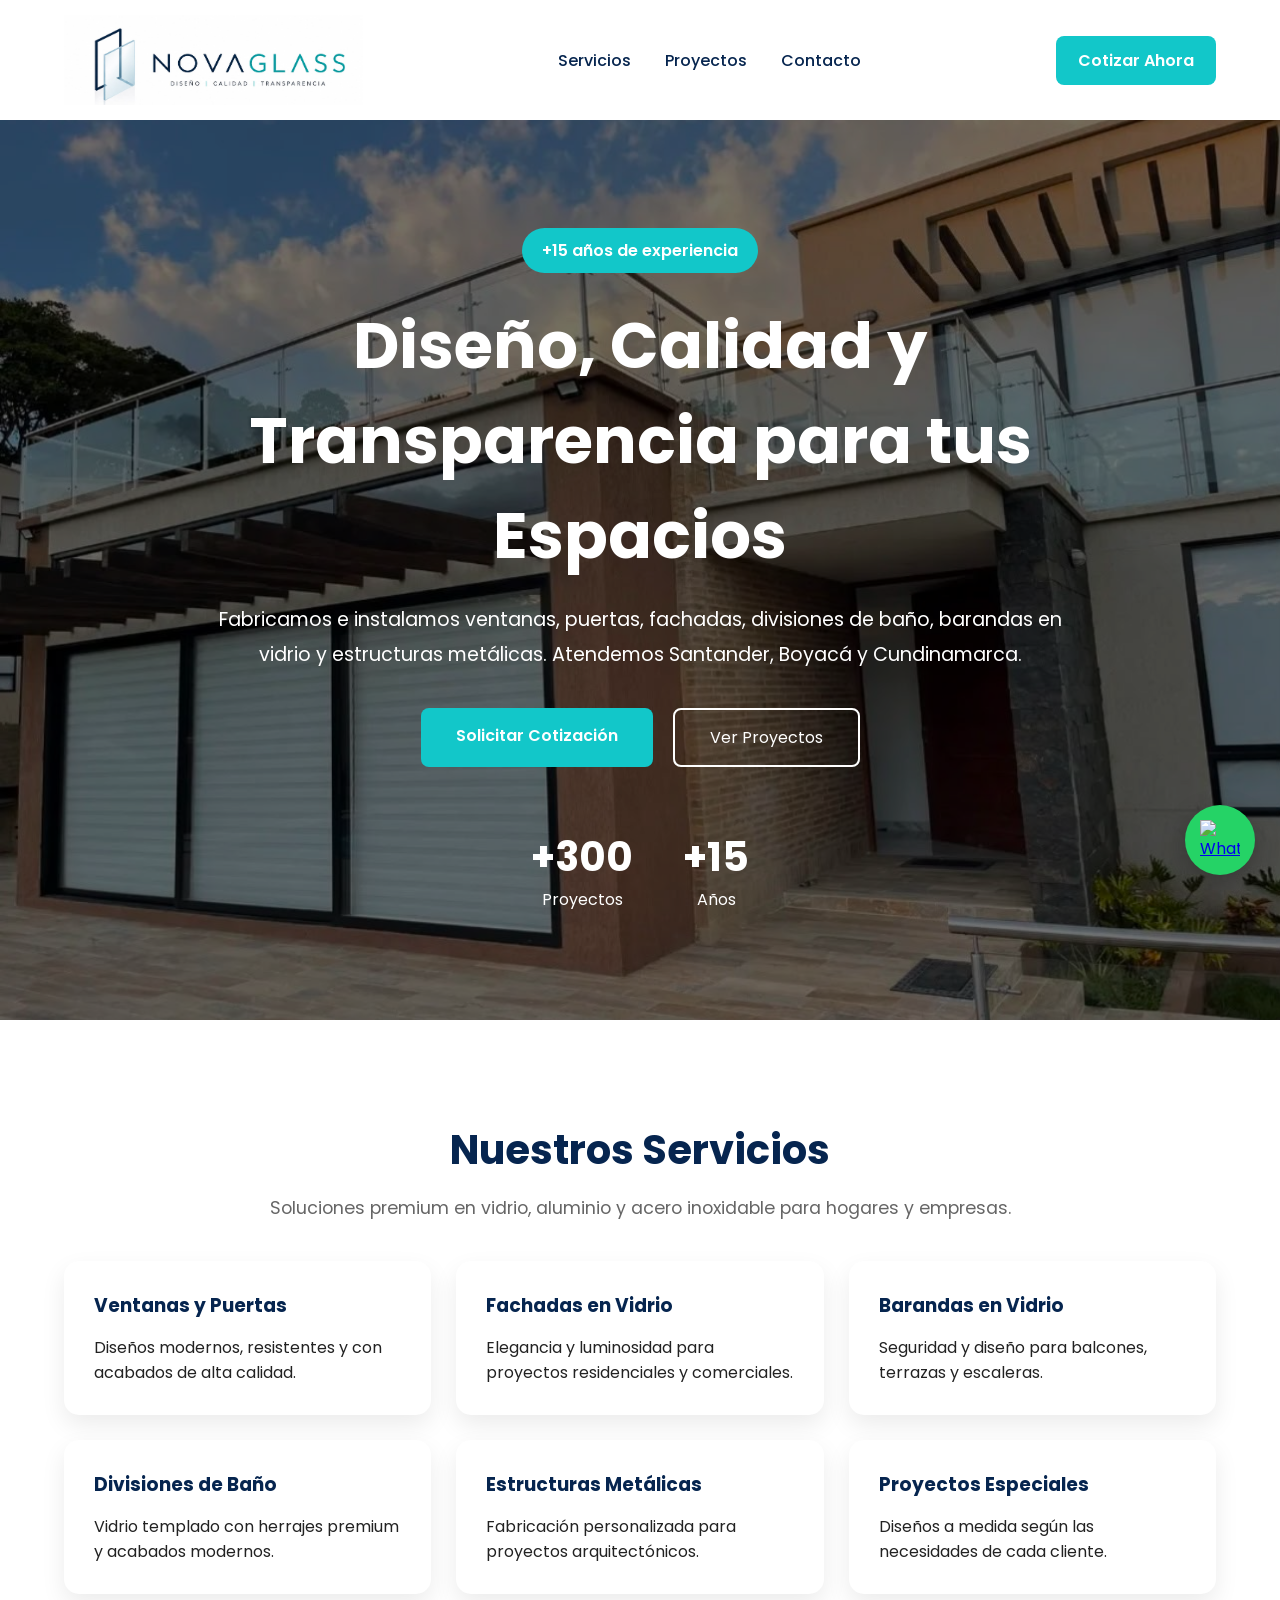
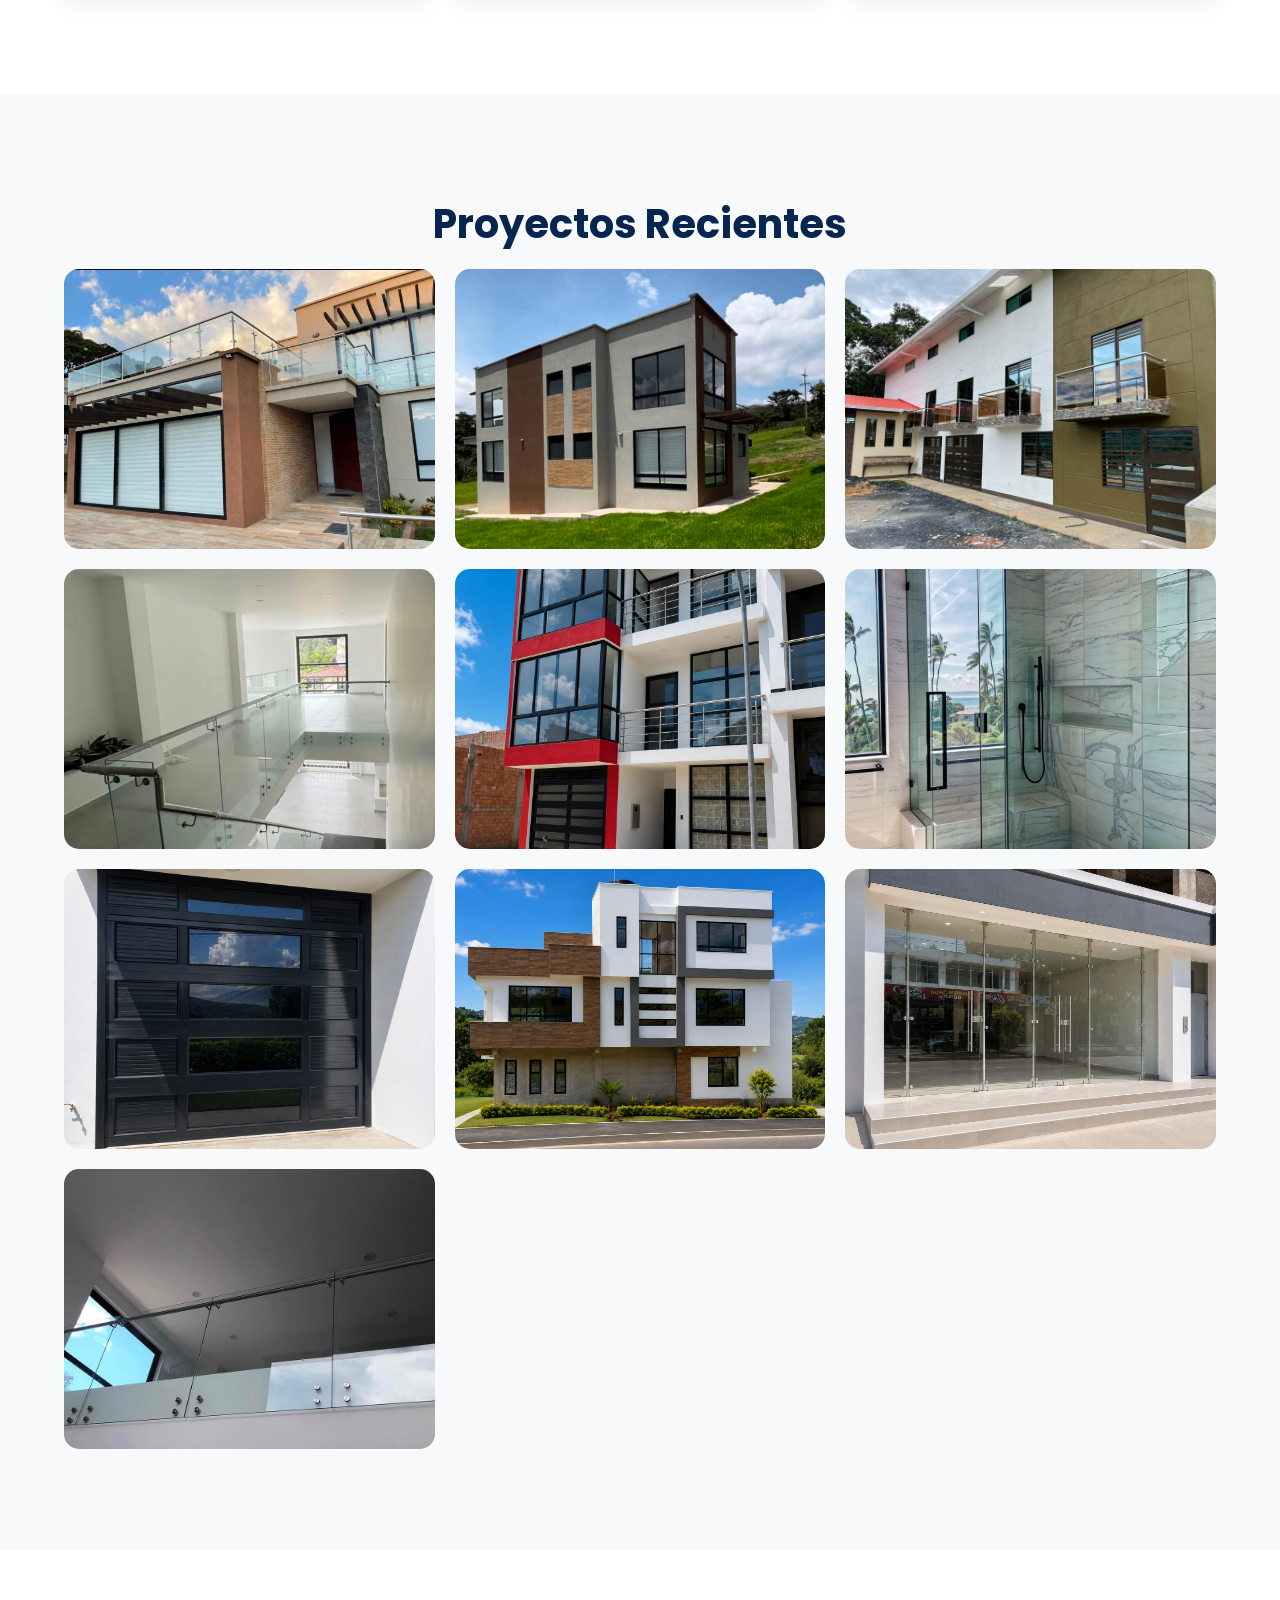
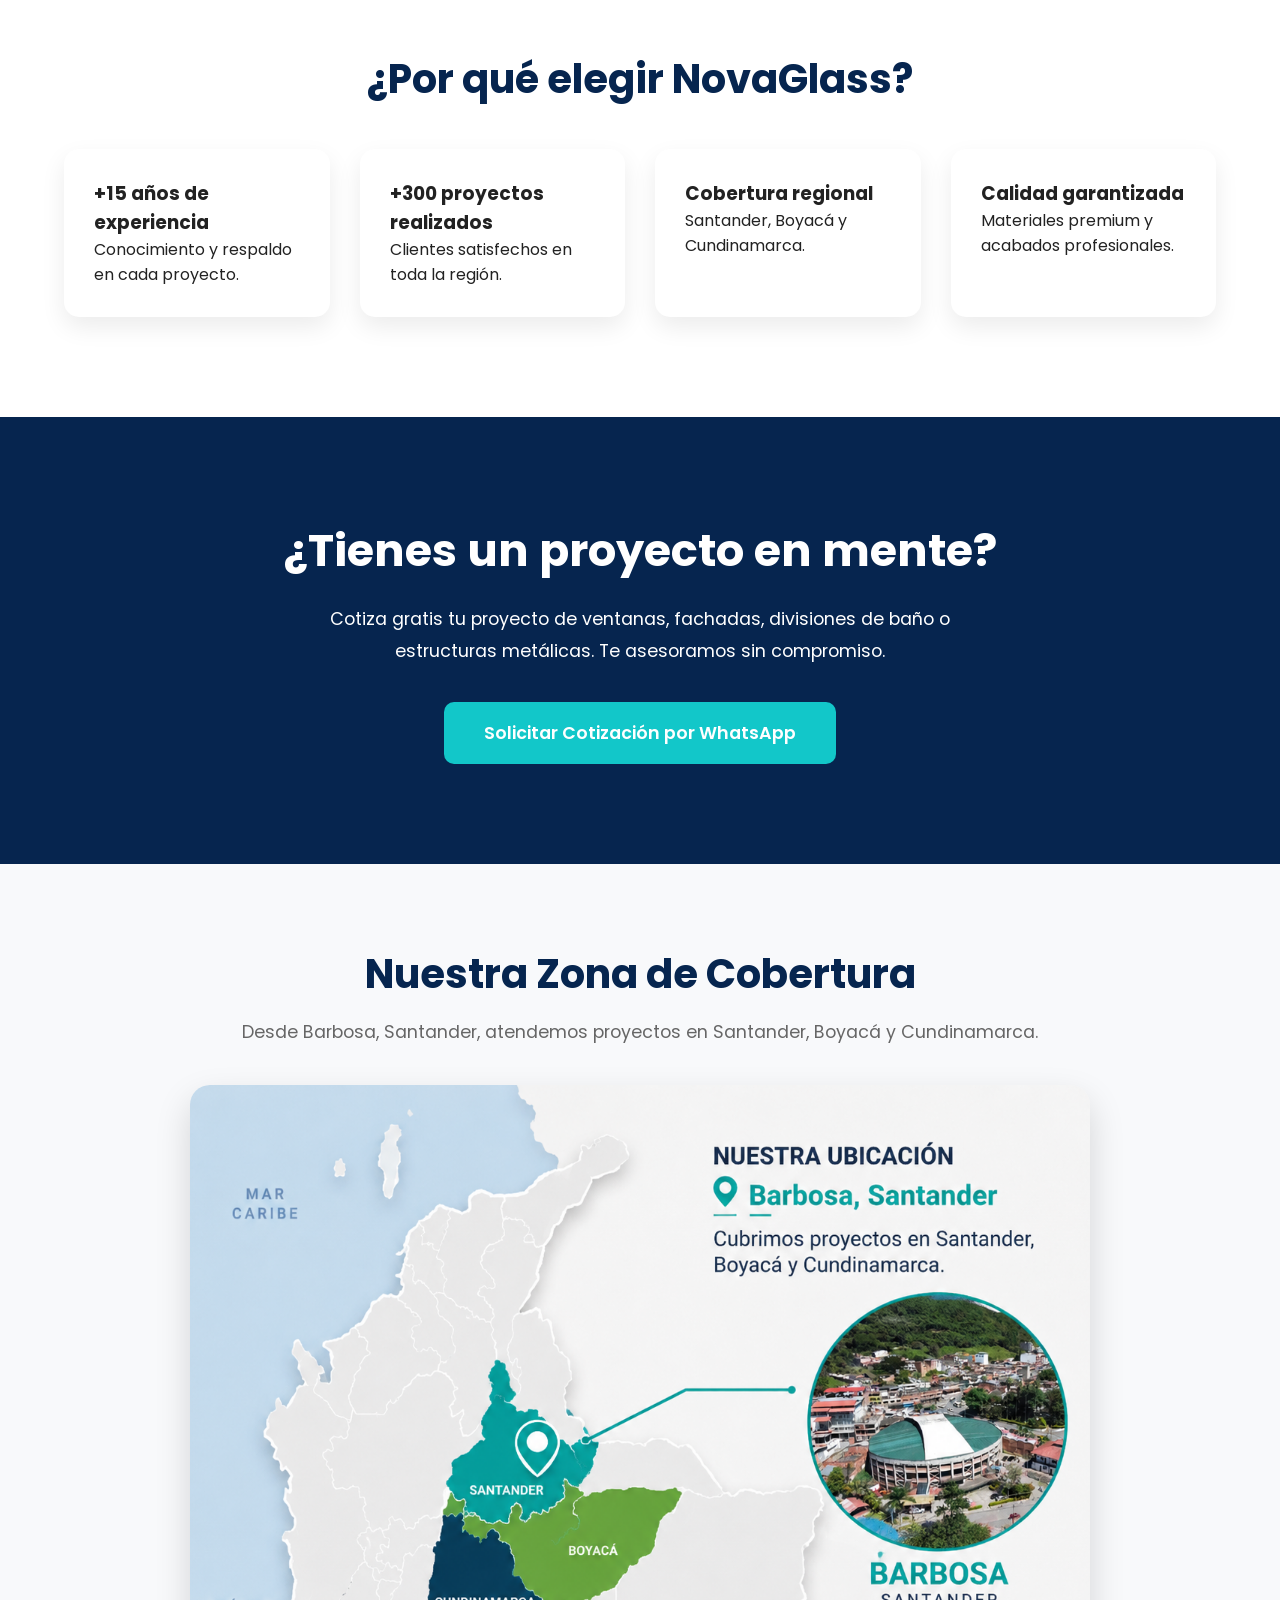
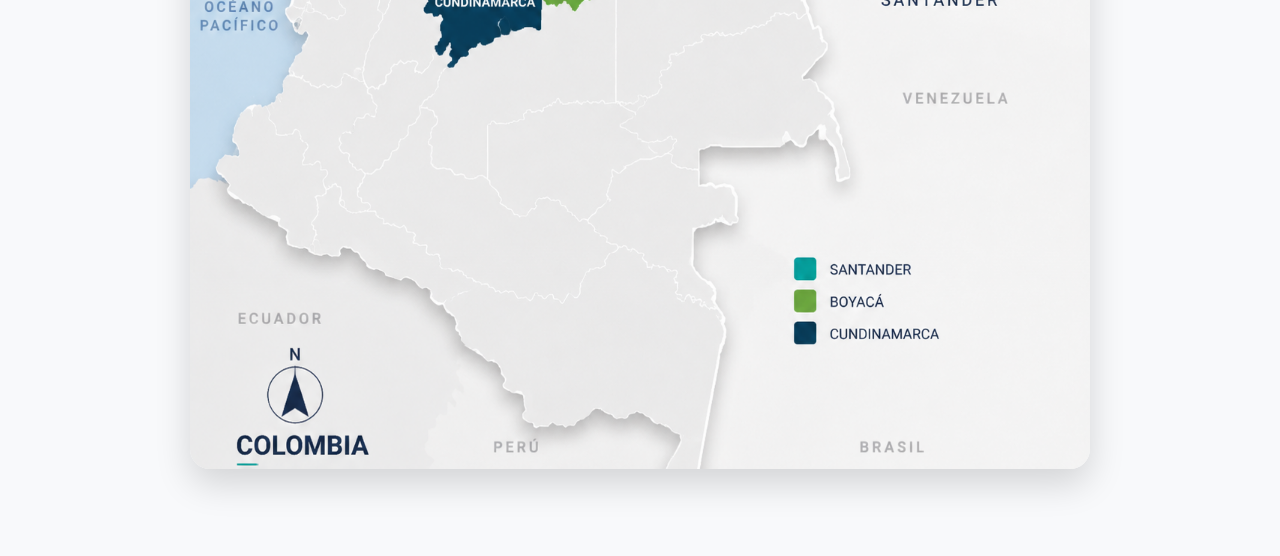
==== index.html @ 80a3ed18 "Fix HTML structure and remove duplicate content" ====
<!DOCTYPE html>
<html lang="es">
<head>

<meta charset="UTF-8">
<meta name="viewport" content="width=device-width, initial-scale=1.0">

<title>NovaGlass | Vidrio, Aluminio y Acero Inoxidable</title>

<meta name="description" content="Más de 15 años de experiencia en fabricación e instalación de ventanas, puertas, fachadas, divisiones de baño y estructuras metálicas. Cobertura en Santander, Boyacá y Cundinamarca.">

<link rel="stylesheet" href="style.css">

<link rel="preconnect" href="https://fonts.googleapis.com">

<link href="https://fonts.googleapis.com/css2?family=Poppins:wght@300;400;500;600;700;800&display=swap" rel="stylesheet">

</head>

<body>

<header>

<div class="container nav">

<img src="images/logo.png" class="logo">

<nav>

<a href="#servicios">Servicios</a>
<a href="#proyectos">Proyectos</a>
<a href="#contacto">Contacto</a>

</nav>

<a href="https://wa.me/573012093256?text=Hola,%20quiero%20cotizar%20un%20proyecto%20con%20NovaGlass"
class="btn-whatsapp">
Cotizar Ahora
</a>

</div>

</header>

<section class="hero">

<div class="overlay"></div>

<div class="hero-content">

<span class="tag">
+15 años de experiencia
</span>

<h1>
Diseño, Calidad y Transparencia para tus Espacios
</h1>

<p>
Fabricamos e instalamos ventanas, puertas,
fachadas, divisiones de baño,
barandas en vidrio y estructuras metálicas.

Atendemos Santander, Boyacá y Cundinamarca.
</p>

<div class="hero-buttons">

<a href="https://wa.me/573012093256?text=Hola,%20quiero%20cotizar%20un%20proyecto%20con%20NovaGlass"
class="btn-primary">
Solicitar Cotización
</a>

<a href="#proyectos"
class="btn-secondary">
Ver Proyectos
</a>

</div>

<div class="stats">

<div>
<h2>+300</h2>
<span>Proyectos</span>
</div>

<div>
<h2>+15</h2>
<span>Años</span>
</div>



</div>

</div>

</section>
<section id="servicios" class="servicios">

<div class="container">

<h2 class="section-title">
Nuestros Servicios
</h2>

<p class="section-subtitle">
Soluciones premium en vidrio, aluminio y acero inoxidable para hogares y empresas.
</p>

<div class="cards">

<div class="card">
<h3>Ventanas y Puertas</h3>
<p>Diseños modernos, resistentes y con acabados de alta calidad.</p>
</div>

<div class="card">
<h3>Fachadas en Vidrio</h3>
<p>Elegancia y luminosidad para proyectos residenciales y comerciales.</p>
</div>

<div class="card">
<h3>Barandas en Vidrio</h3>
<p>Seguridad y diseño para balcones, terrazas y escaleras.</p>
</div>

<div class="card">
<h3>Divisiones de Baño</h3>
<p>Vidrio templado con herrajes premium y acabados modernos.</p>
</div>

<div class="card">
<h3>Estructuras Metálicas</h3>
<p>Fabricación personalizada para proyectos arquitectónicos.</p>
</div>

<div class="card">
<h3>Proyectos Especiales</h3>
<p>Diseños a medida según las necesidades de cada cliente.</p>
</div>

</div>

</div>

</section>
<section id="proyectos" class="galeria">

<div class="container">

<h2 class="section-title">
Proyectos Recientes
</h2>

<div class="gallery-grid">
<div class="gallery-grid">

<img src="images/proyecto1.jpeg" alt="Proyecto NovaGlass">
<img src="images/proyecto2.jpeg" alt="Proyecto NovaGlass">
<img src="images/proyecto3.jpeg" alt="Proyecto NovaGlass">
<img src="images/proyecto4.jpeg" alt="Proyecto NovaGlass">
<img src="images/proyecto5.jpeg" alt="Proyecto NovaGlass">
<img src="images/proyecto6.jpeg" alt="Proyecto NovaGlass">
<img src="images/proyecto7.jpeg" alt="Proyecto NovaGlass">
<img src="images/proyecto8.jpeg" alt="Proyecto NovaGlass">
<img src="images/proyecto9.jpeg" alt="Proyecto NovaGlass">
<img src="images/proyecto10.jpeg" alt="Proyecto NovaGlass">

</div>

</div>

</section>
<section class="beneficios">

<div class="container">

<h2 class="section-title">
¿Por qué elegir NovaGlass?
</h2>

<div class="benefits-grid">

<div>
<h3>+15 años de experiencia</h3>
<p>Conocimiento y respaldo en cada proyecto.</p>
</div>

<div>
<h3>+300 proyectos realizados</h3>
<p>Clientes satisfechos en toda la región.</p>
</div>

<div>
<h3>Cobertura regional</h3>
<p>Santander, Boyacá y Cundinamarca.</p>
</div>

<div>
<h3>Calidad garantizada</h3>
<p>Materiales premium y acabados profesionales.</p>
</div>

</div>

</div>

</section>
<section class="cta">

<div class="container">

<h2>
¿Tienes un proyecto en mente?
</h2>

<p>
Cotiza gratis tu proyecto de ventanas, fachadas,
divisiones de baño o estructuras metálicas.

Te asesoramos sin compromiso.
</p>

<a href="https://wa.me/573012093256?text=Hola,%20quiero%20cotizar%20un%20proyecto%20con%20NovaGlass"
class="btn-cta">

Solicitar Cotización por WhatsApp

</a>

</div>

</section>
</section>

<section class="cobertura">

    <div class="container">

        <h2 class="section-title">
            Nuestra Zona de Cobertura
        </h2>

        <p class="section-subtitle">
            Desde Barbosa, Santander, atendemos proyectos en Santander, Boyacá y Cundinamarca.
        </p>

        <img src="images/cobertura.png"
             alt="Cobertura NovaGlass"
             class="mapa-cobertura">

    </div>

</section>

<a href="https://wa.me/573012093256?text=Hola,%20quiero%20cotizar%20un%20proyecto%20con%20NovaGlass"
class="whatsapp-float"
target="_blank">

<img src="https://cdn-icons-png.flaticon.com/512/733/733585.png" alt="WhatsApp">

</a>

</body>
</html>
---- style.css ----
*{
margin:0;
padding:0;
box-sizing:border-box;
font-family:'Poppins',sans-serif;
}

body{
background:#fff;
color:#222;
}

.container{
width:90%;
max-width:1200px;
margin:auto;
}

header{
header{
position:fixed;
width:100%;
background:rgba(255,255,255,.95);
backdrop-filter:blur(10px);
box-shadow:0 2px 15px rgba(0,0,0,.08);
z-index:1000;
}
}

.nav{
display:flex;
justify-content:space-between;
align-items:center;
padding:15px 0;
}

.logo{
height:90px;
}

nav a{
text-decoration:none;
margin:0 15px;
color:#06254F;
font-weight:500;
}

.btn-whatsapp{
background:#12C7C9;
color:white;
padding:12px 22px;
border-radius:8px;
text-decoration:none;
font-weight:600;
}

.hero{
height:100vh;
background:url('images/hero.jpg') center center/cover;
display:flex;
justify-content:center;
align-items:center;
position:relative;
}

.overlay{
position:absolute;
width:100%;
height:100%;
background:rgba(0,0,0,.55);
}

.hero-content{
position:relative;
z-index:2;
text-align:center;
color:white;
max-width:900px;
padding:20px;
}

.tag{
display:inline-block;
background:#12C7C9;
padding:10px 20px;
border-radius:30px;
margin-bottom:25px;
font-weight:600;
}

.hero h1{
font-size:4rem;
margin-bottom:20px;
}

.hero p{
font-size:1.2rem;
line-height:1.8;
margin-bottom:35px;
}

.hero-buttons{
display:flex;
justify-content:center;
gap:20px;
flex-wrap:wrap;
}

.btn-primary{
background:#12C7C9;
color:white;
padding:15px 35px;
border-radius:8px;
text-decoration:none;
font-weight:600;
}

.btn-secondary{
border:2px solid white;
color:white;
padding:15px 35px;
border-radius:8px;
text-decoration:none;
}

.stats{
margin-top:60px;
display:flex;
justify-content:center;
gap:50px;
flex-wrap:wrap;
}

.stats h2{
font-size:2.5rem;
}

.stats span{
font-size:1rem;
}

@media(max-width:768px){
     .btn-whatsapp{
        display:none;
    }

    .nav{
        flex-direction:column;
        align-items:center;
        text-align:center;
        gap:15px;
    }

    .logo{
        height:110px;
        margin:0 auto 15px;
        display:block;
    }

    .tag{
        margin-top:80px;
        margin-bottom:20px;
        padding:8px 18px;
        font-size:14px;
    }

    .hero-content{
        padding-top:30px;
    }

.hero h1{
font-size:2.2rem;
}

.hero p{
font-size:1rem;
}

nav{
display:none;
}

.logo{
height:55px;
}

}
.servicios,
.galeria,
.beneficios{
padding:100px 0;
}

.section-title{
text-align:center;
font-size:2.5rem;
color:#06254F;
margin-bottom:15px;
}

.section-subtitle{
text-align:center;
margin-bottom:50px;
color:#666;
}

.cards{
display:grid;
grid-template-columns:repeat(auto-fit,minmax(280px,1fr));
gap:25px;
}

.card{
background:white;
padding:30px;
border-radius:15px;
box-shadow:0 10px 25px rgba(0,0,0,.08);
transition:.3s;
}

.card:hover{
transform:translateY(-8px);
}

.card h3{
color:#06254F;
margin-bottom:15px;
}

.galeria{
background:#f7f9fb;
}

.gallery-grid{
display:grid;
grid-template-columns:repeat(auto-fit,minmax(300px,1fr));
gap:20px;
}

.gallery-grid img{
width:100%;
height:280px;
object-fit:cover;
border-radius:15px;
transition:.4s;
}

.gallery-grid img:hover{
transform:scale(1.03);
}

.benefits-grid{
display:grid;
grid-template-columns:repeat(auto-fit,minmax(250px,1fr));
gap:30px;
margin-top:40px;
}

.benefits-grid div{
background:white;
padding:30px;
border-radius:15px;
box-shadow:0 10px 25px rgba(0,0,0,.08);
}
.whatsapp-float{
position:fixed;
bottom:25px;
right:25px;
width:70px;
height:70px;
background:#25D366;
border-radius:50%;
display:flex;
justify-content:center;
align-items:center;
box-shadow:0 8px 25px rgba(0,0,0,.25);
z-index:9999;
transition:.3s;
}

.whatsapp-float:hover{
transform:scale(1.1);
}

.whatsapp-float img{
width:40px;
height:40px;
}

.cta{
background:#06254F;
padding:100px 20px;
text-align:center;
color:white;
}

.cta h2{
font-size:2.8rem;
margin-bottom:20px;
}

.cta p{
max-width:700px;
margin:auto;
font-size:1.1rem;
line-height:1.8;
margin-bottom:35px;
}

.btn-cta{
background:#12C7C9;
color:white;
text-decoration:none;
padding:18px 40px;
border-radius:10px;
font-size:1.1rem;
font-weight:600;
display:inline-block;
transition:.3s;
}

.btn-cta:hover{
transform:translateY(-3px);
}
.cobertura{
    padding:80px 20px;
    background:#f8f9fb;
    text-align:center;
}

.section-title{
    font-size:2.5rem;
    color:#06254F;
    margin-bottom:15px;
}

.section-subtitle{
    max-width:800px;
    margin:0 auto 40px;
    color:#666;
    font-size:1.1rem;
}

.mapa-cobertura{
    width:100%;
    max-width:900px;
    border-radius:20px;
    box-shadow:0 15px 35px rgba(0,0,0,.15);
}
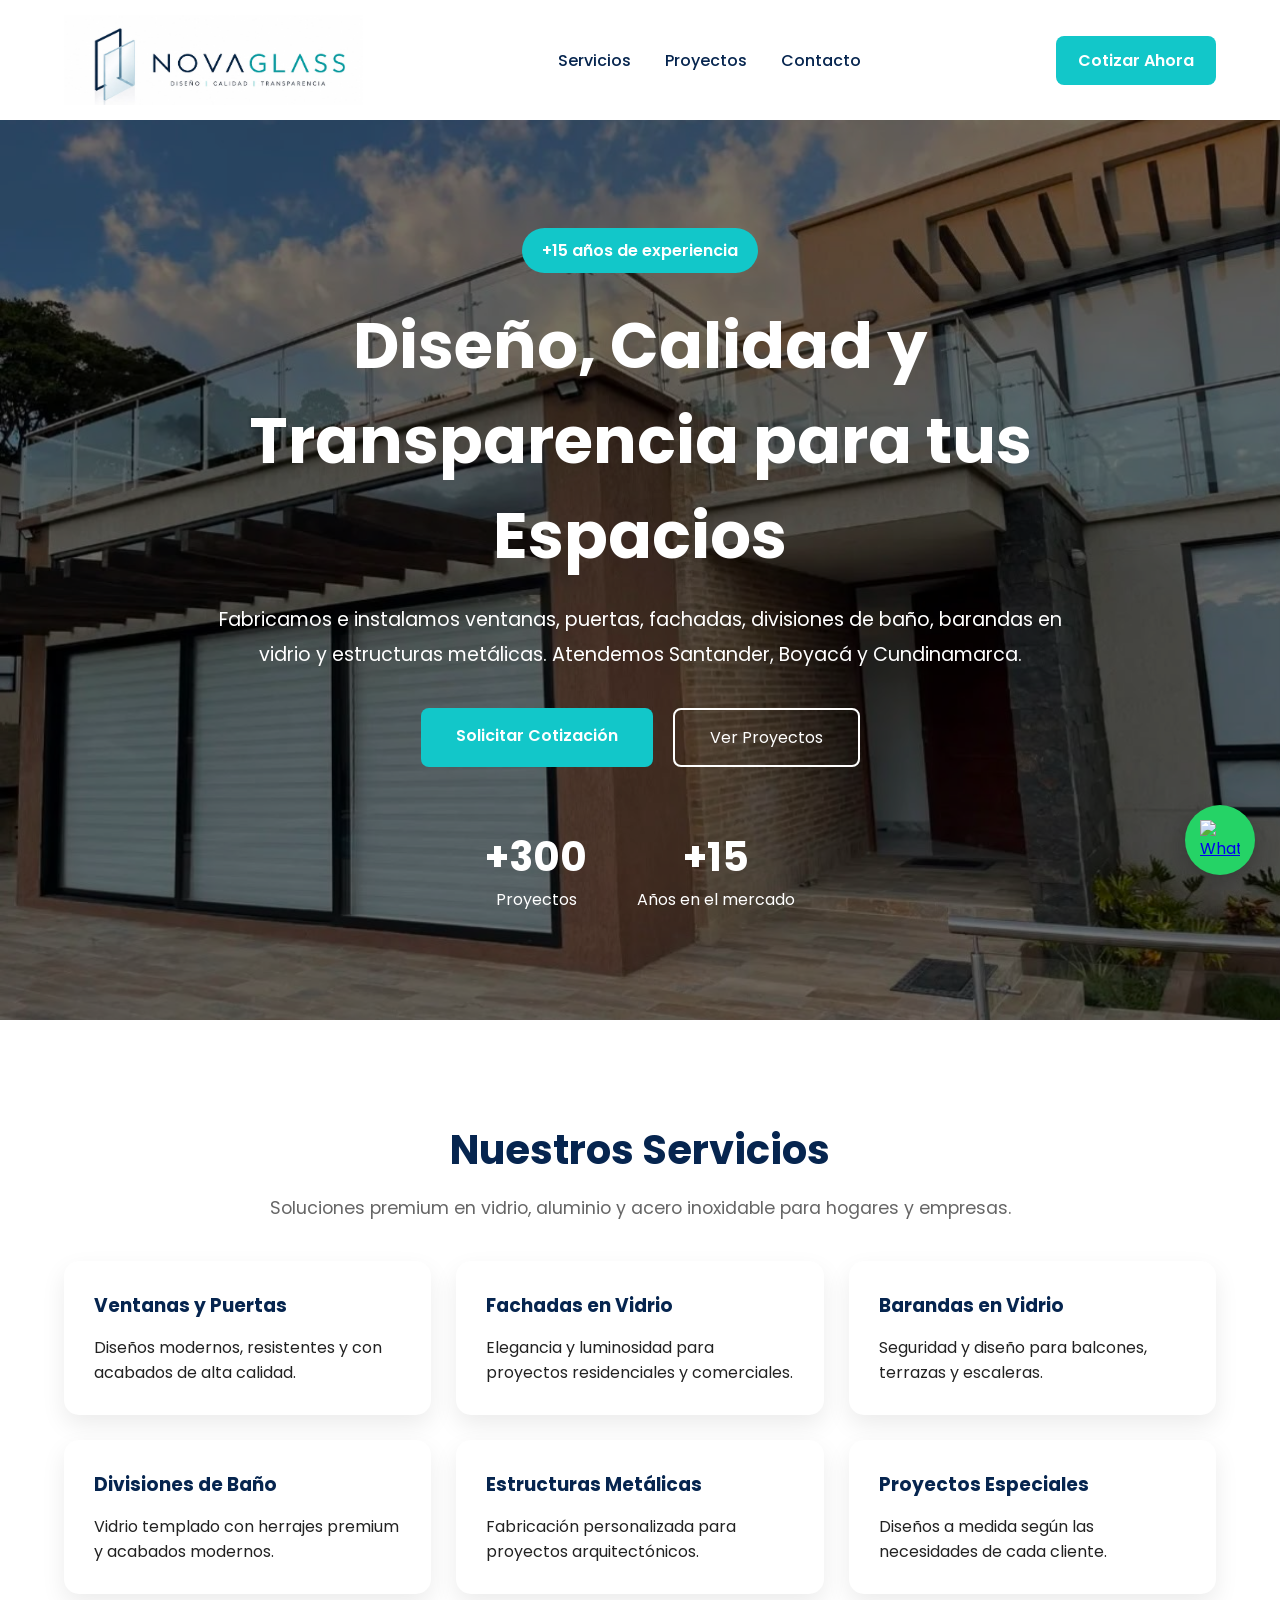
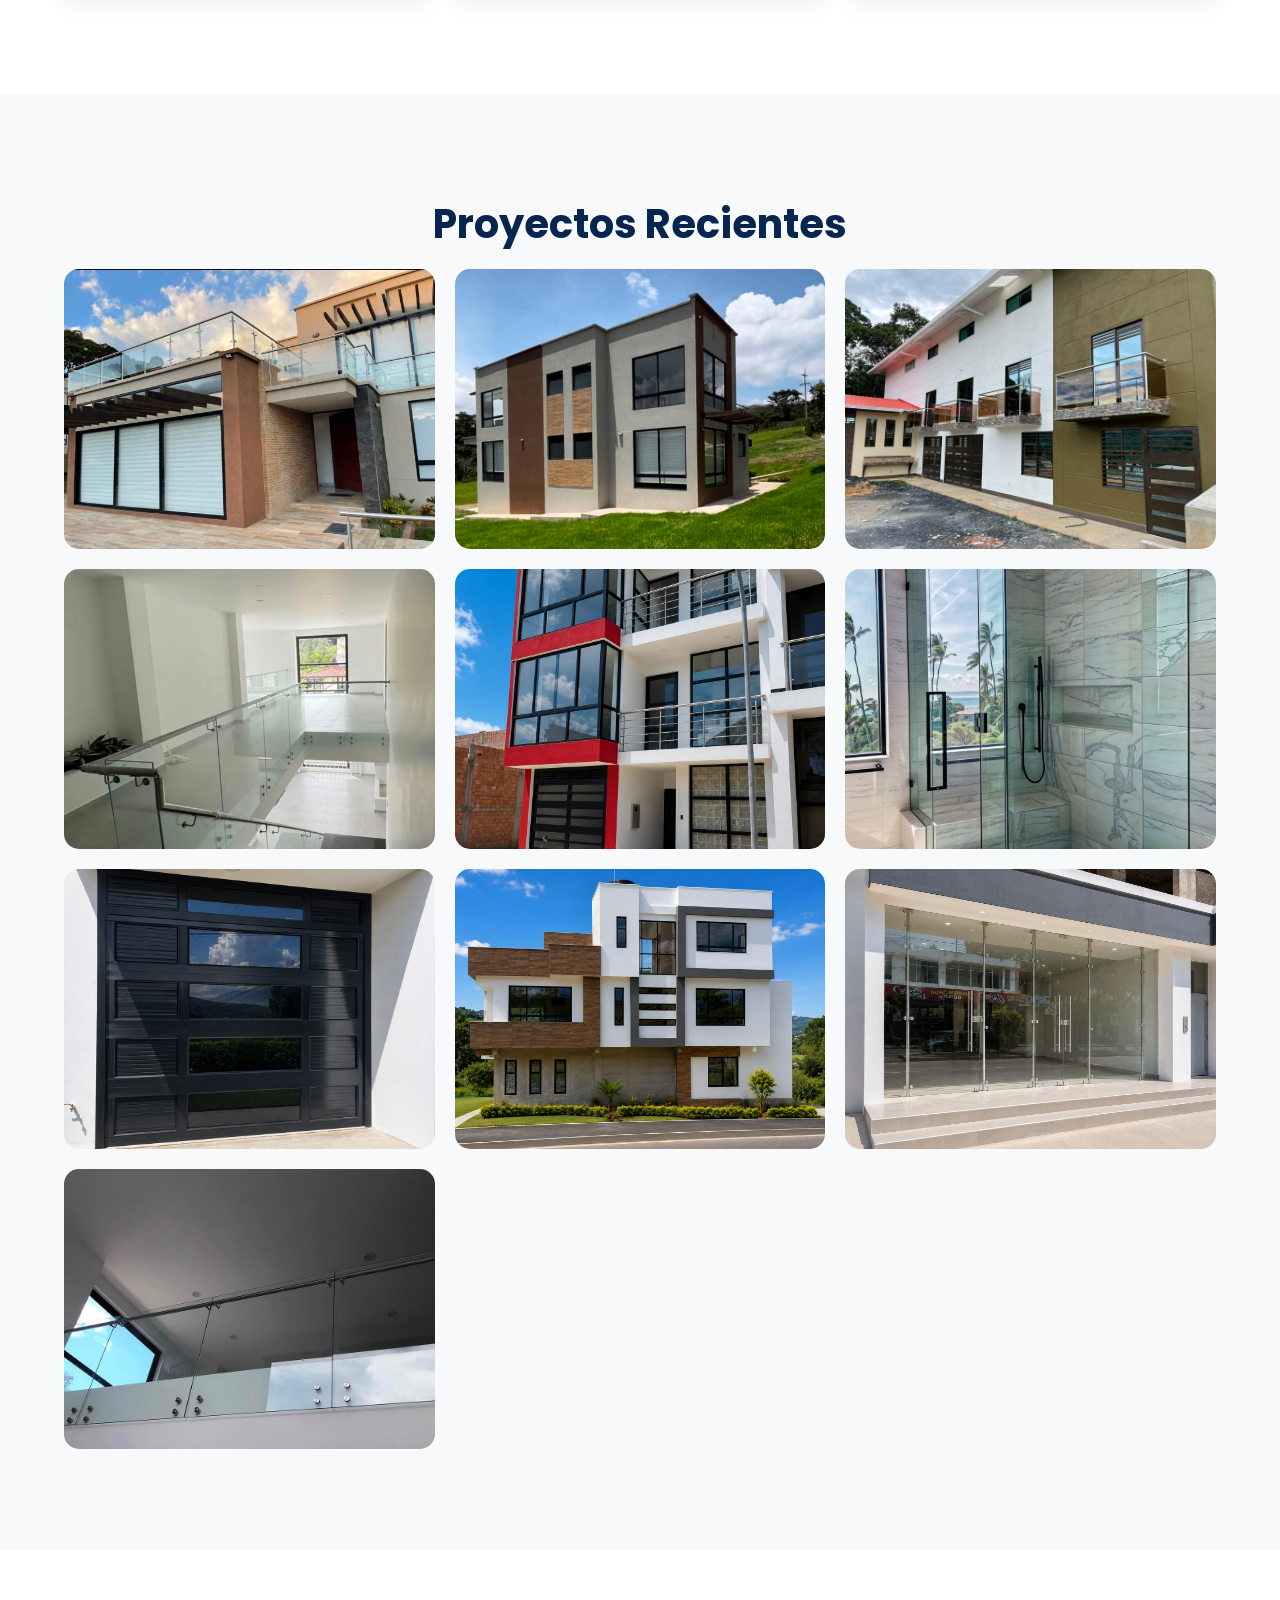
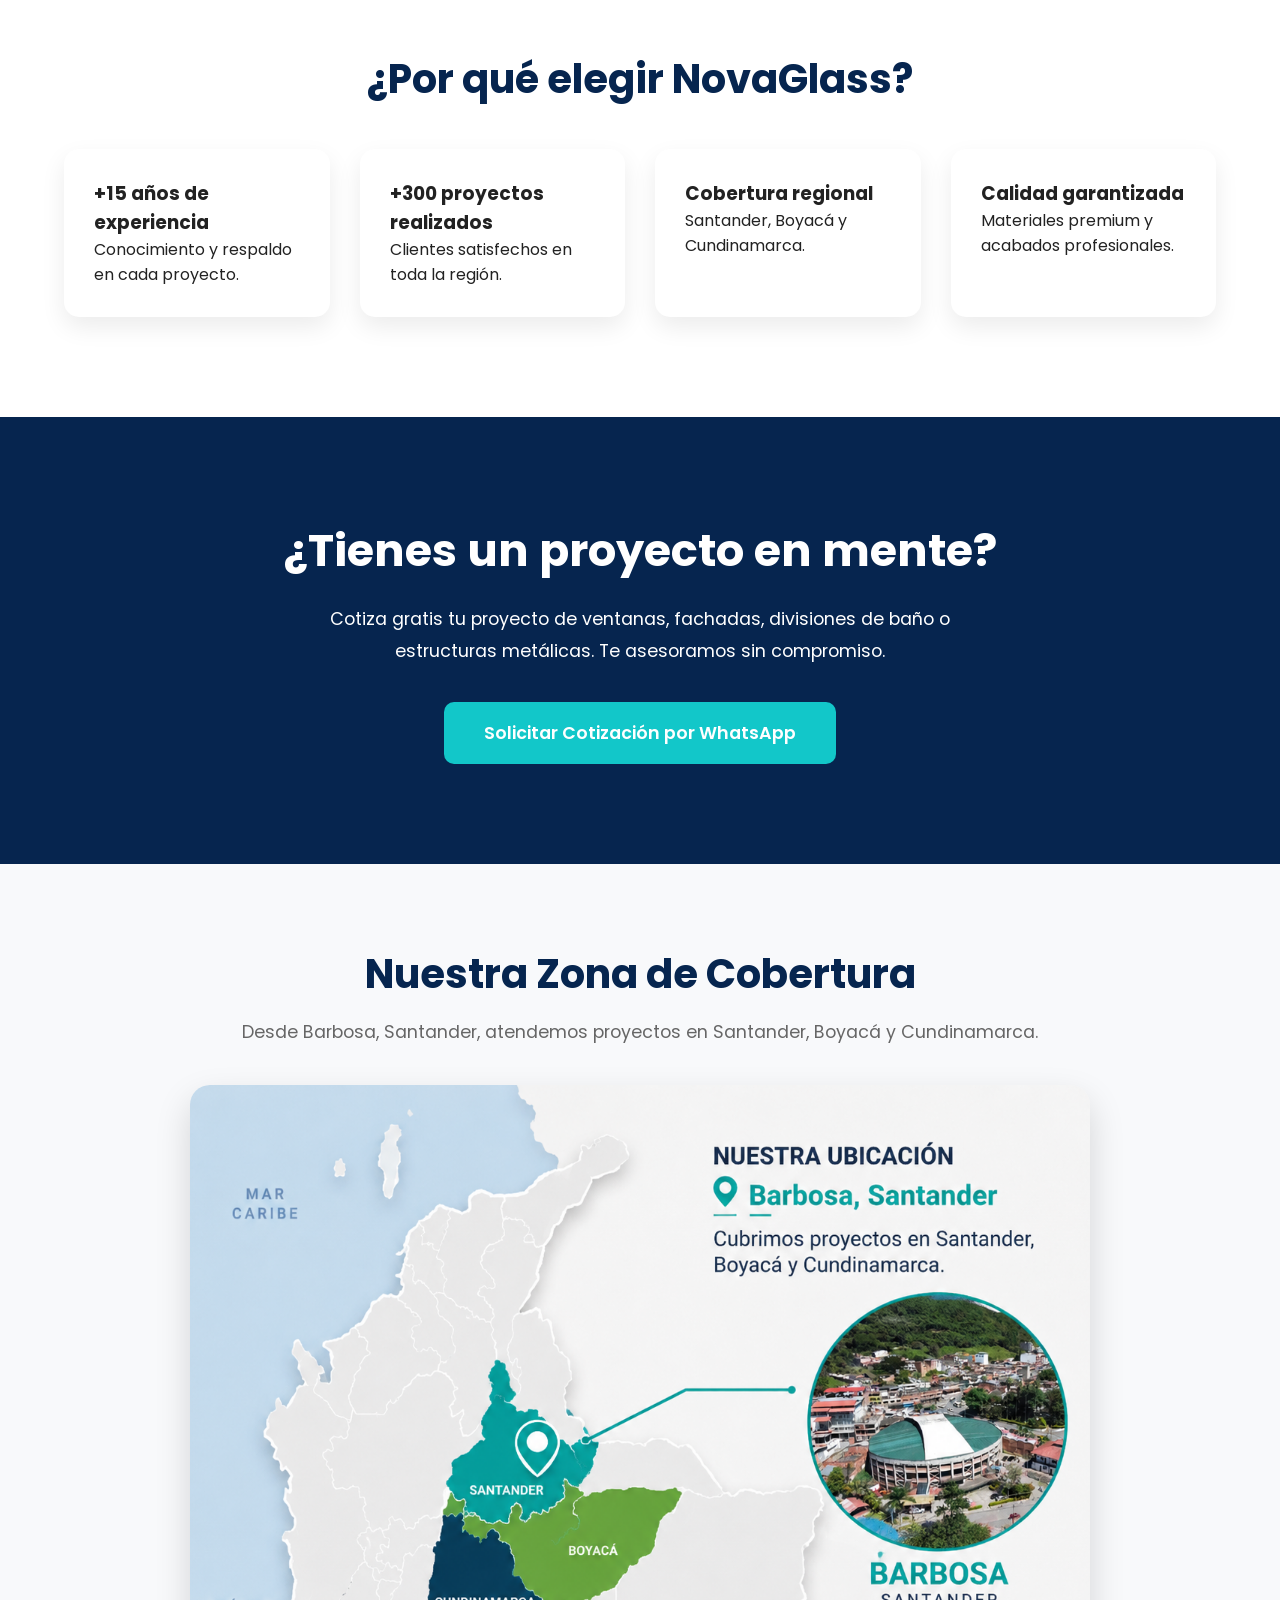
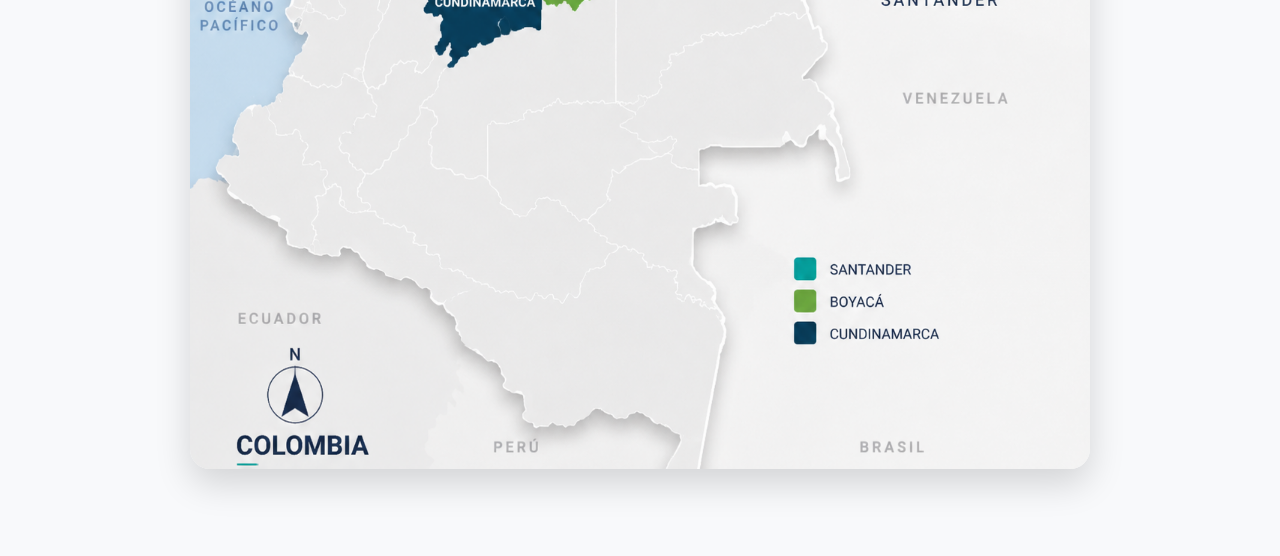
==== commit 448b9d5c: "Update index.html" ====
--- a/index.html
+++ b/index.html
@@ -87,7 +87,7 @@
 
 <div>
 <h2>+15</h2>
-<span>Años</span>
+<span>Años en el mercado</span>
 </div>
 
 
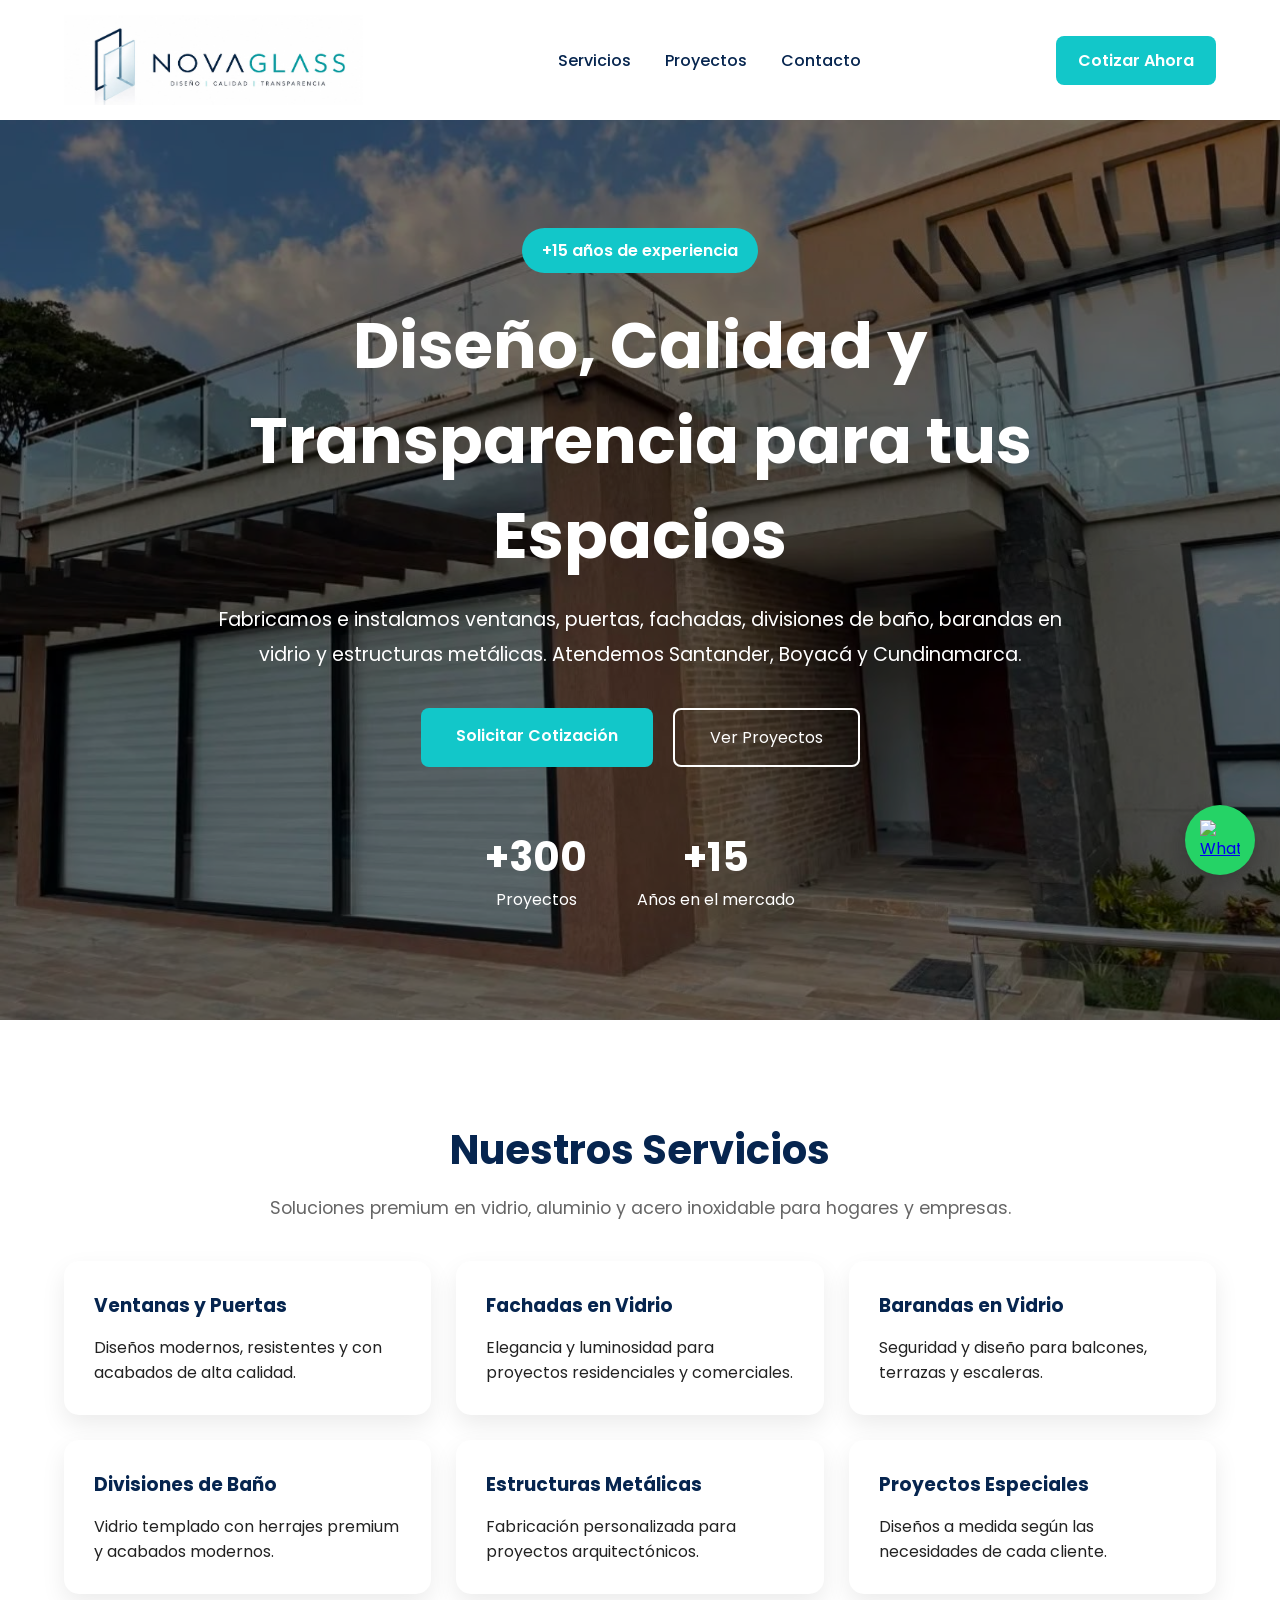
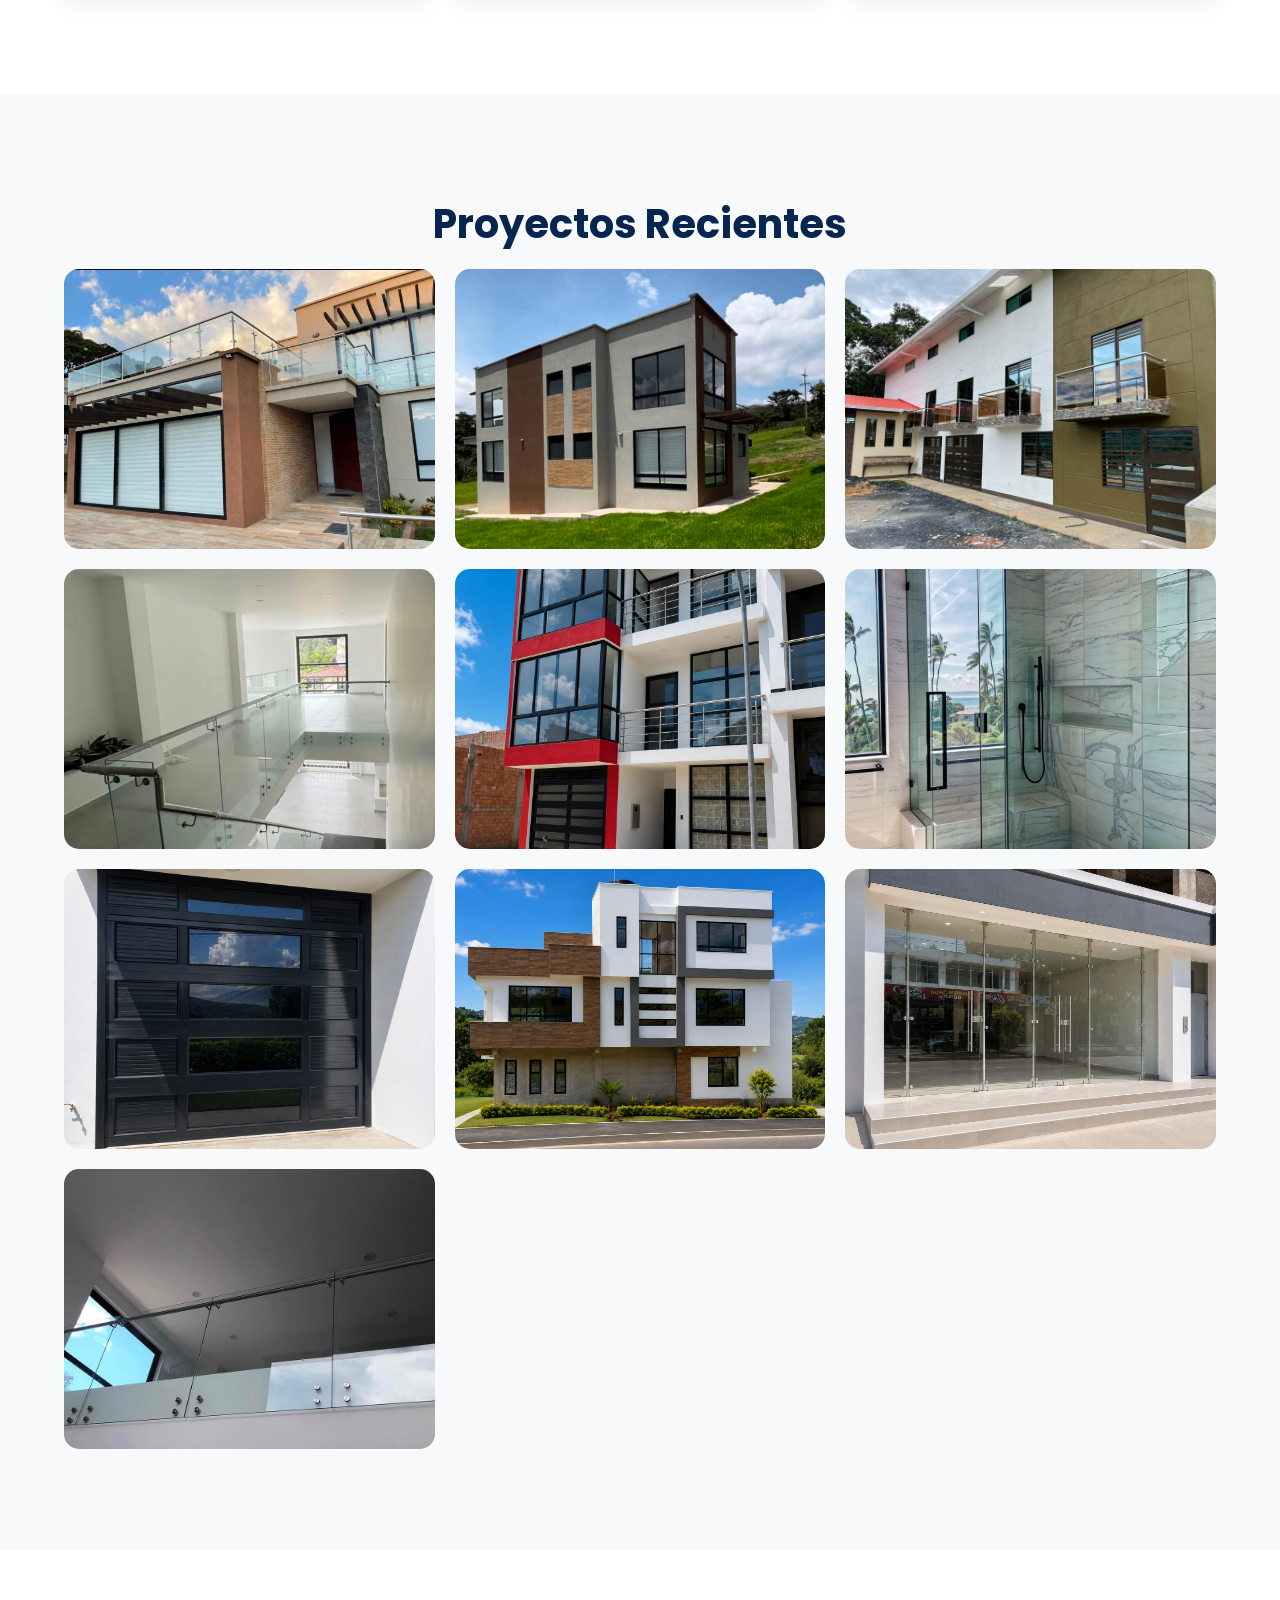
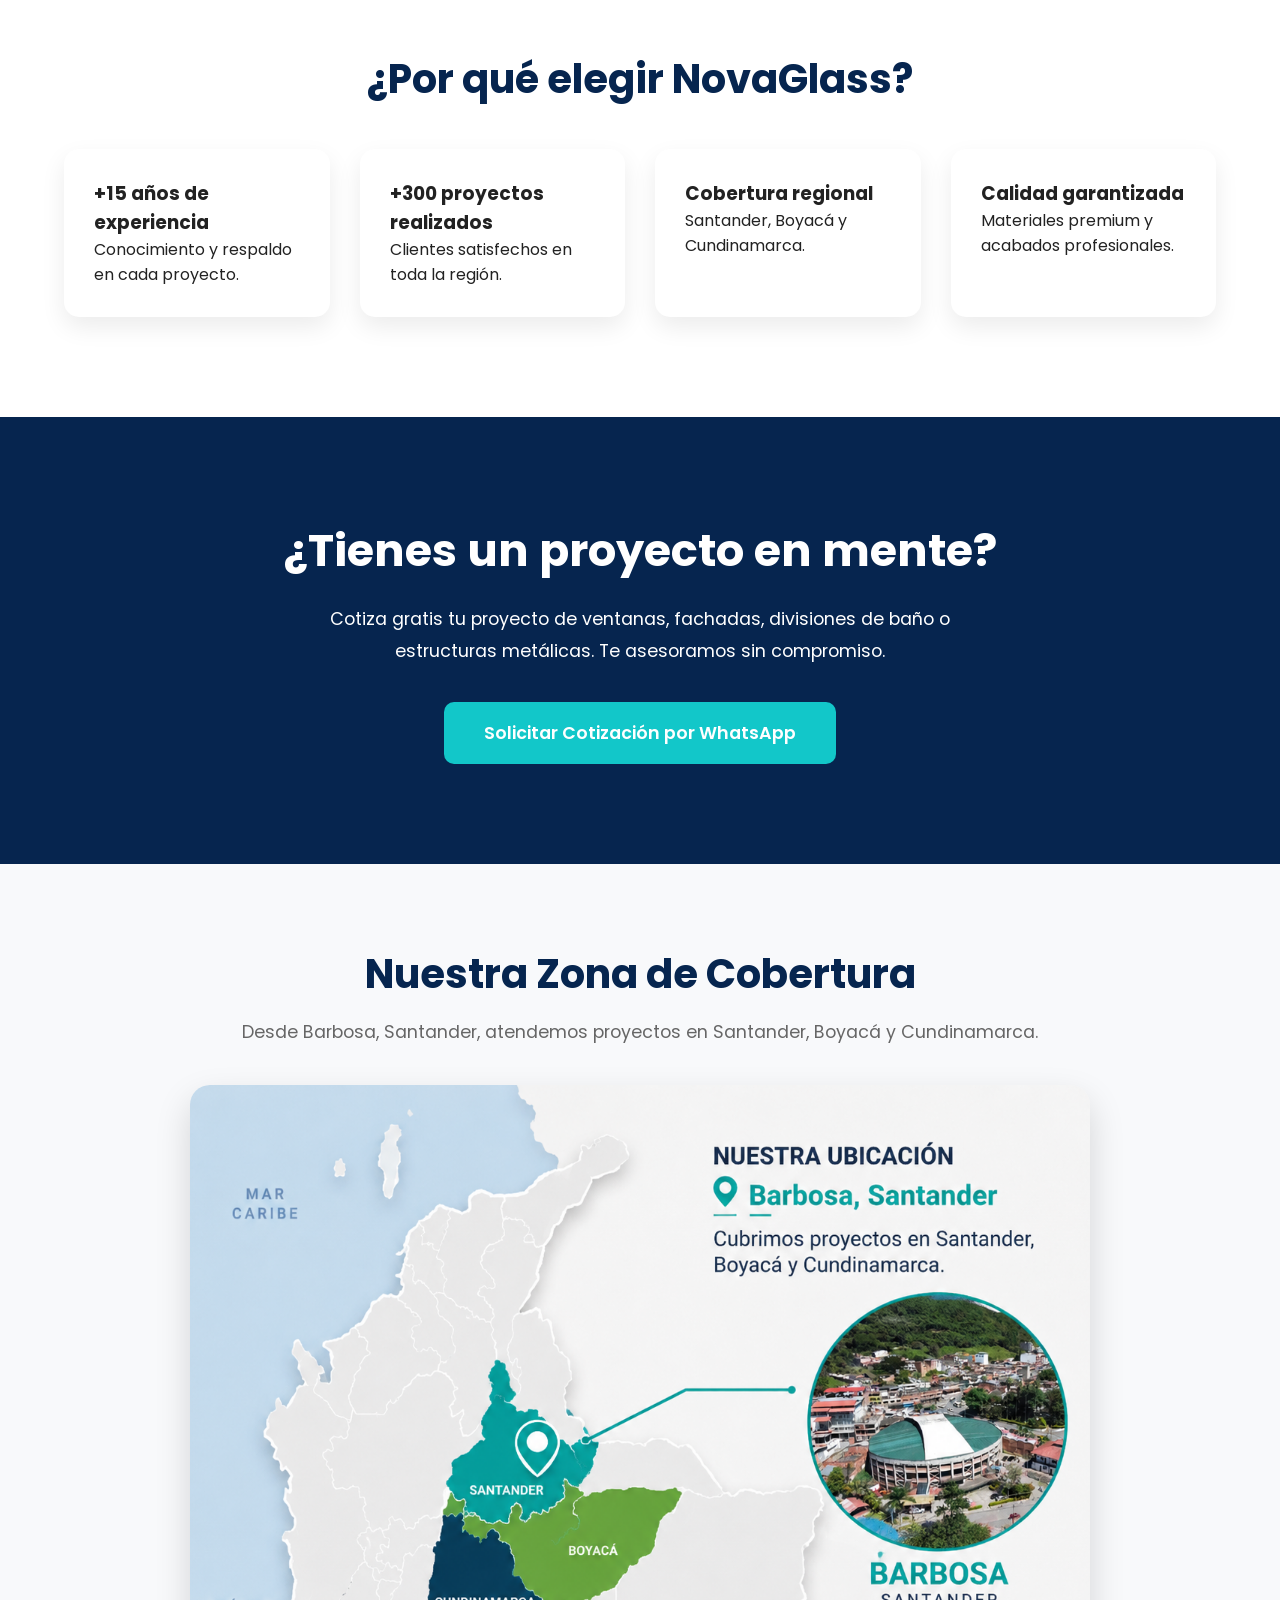
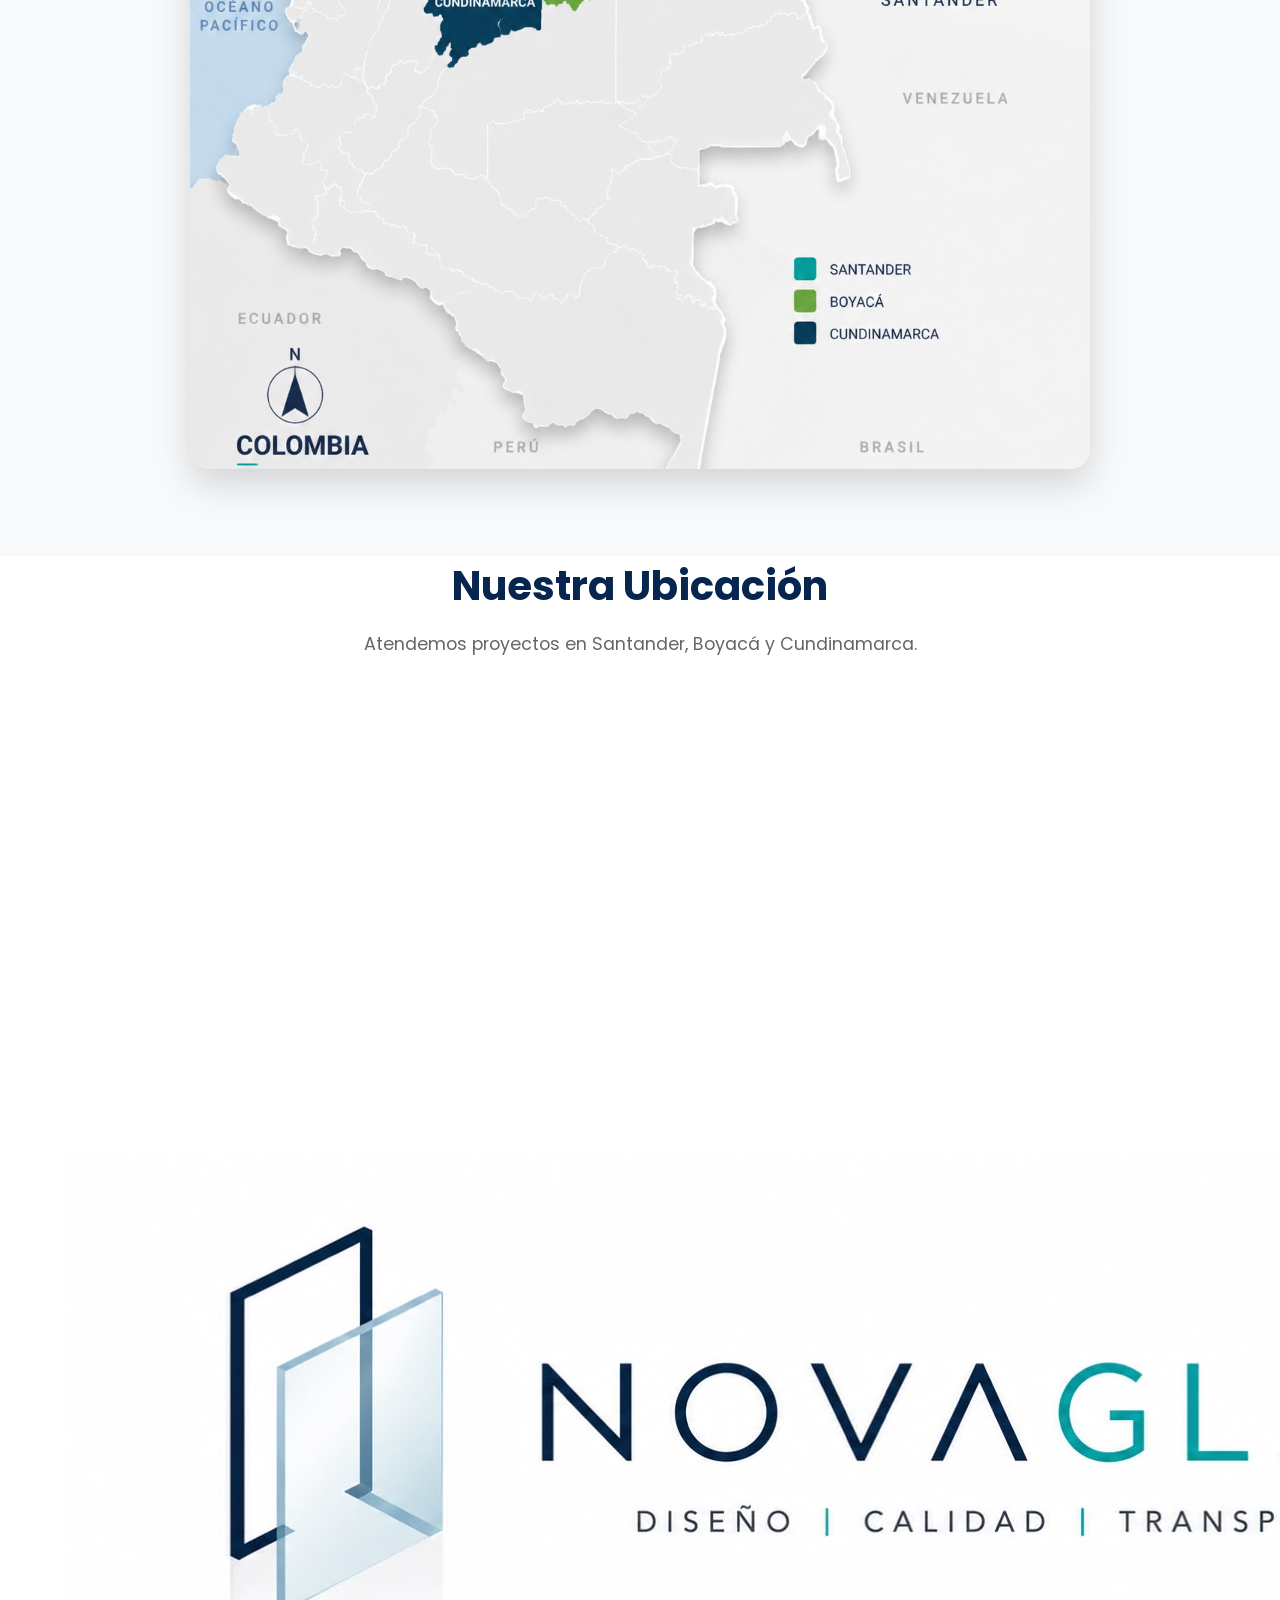
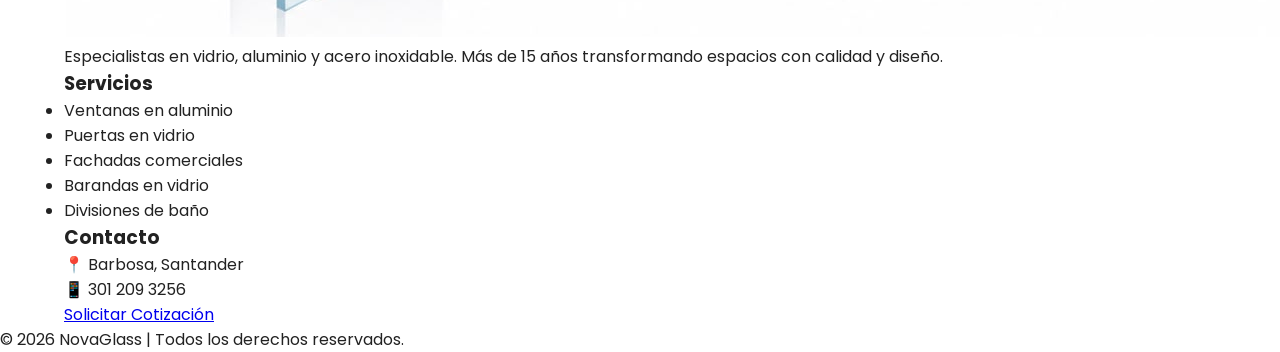
==== commit 7130b54e: "Update index.html" ====
--- a/index.html
+++ b/index.html
@@ -262,6 +262,85 @@
 <img src="https://cdn-icons-png.flaticon.com/512/733/733585.png" alt="WhatsApp">
 
 </a>
-
+<section class="map-section">
+
+    <div class="container">
+
+        <h2 class="section-title">
+            Nuestra Ubicación
+        </h2>
+
+        <p class="section-subtitle">
+            Atendemos proyectos en Santander, Boyacá y Cundinamarca.
+        </p>
+
+        <div class="map-container">
+
+            <iframe
+                src="https://www.google.com/maps?q=Barbosa,Santander,Colombia&output=embed"
+                width="100%"
+                height="450"
+                style="border:0;"
+                allowfullscreen=""
+                loading="lazy">
+            </iframe>
+
+        </div>
+
+    </div>
+
+</section>
+
+<footer class="footer">
+
+    <div class="container footer-grid">
+
+        <div>
+            <img src="images/logo.png" alt="NovaGlass" class="footer-logo">
+
+            <p>
+                Especialistas en vidrio, aluminio y acero inoxidable.
+                Más de 15 años transformando espacios con calidad y diseño.
+            </p>
+        </div>
+
+        <div>
+            <h3>Servicios</h3>
+
+            <ul>
+                <li>Ventanas en aluminio</li>
+                <li>Puertas en vidrio</li>
+                <li>Fachadas comerciales</li>
+                <li>Barandas en vidrio</li>
+                <li>Divisiones de baño</li>
+            </ul>
+        </div>
+
+        <div>
+            <h3>Contacto</h3>
+
+            <p>📍 Barbosa, Santander</p>
+
+            <p>📱 301 209 3256</p>
+
+           
+            <a href="https://wa.me/573012093256"
+               target="_blank"
+               class="footer-btn">
+
+               Solicitar Cotización
+
+            </a>
+        </div>
+
+    </div>
+
+    <div class="footer-bottom">
+
+        © 2026 NovaGlass | Todos los derechos reservados.
+
+    </div>
+
+</footer>
 </body>
 </html>
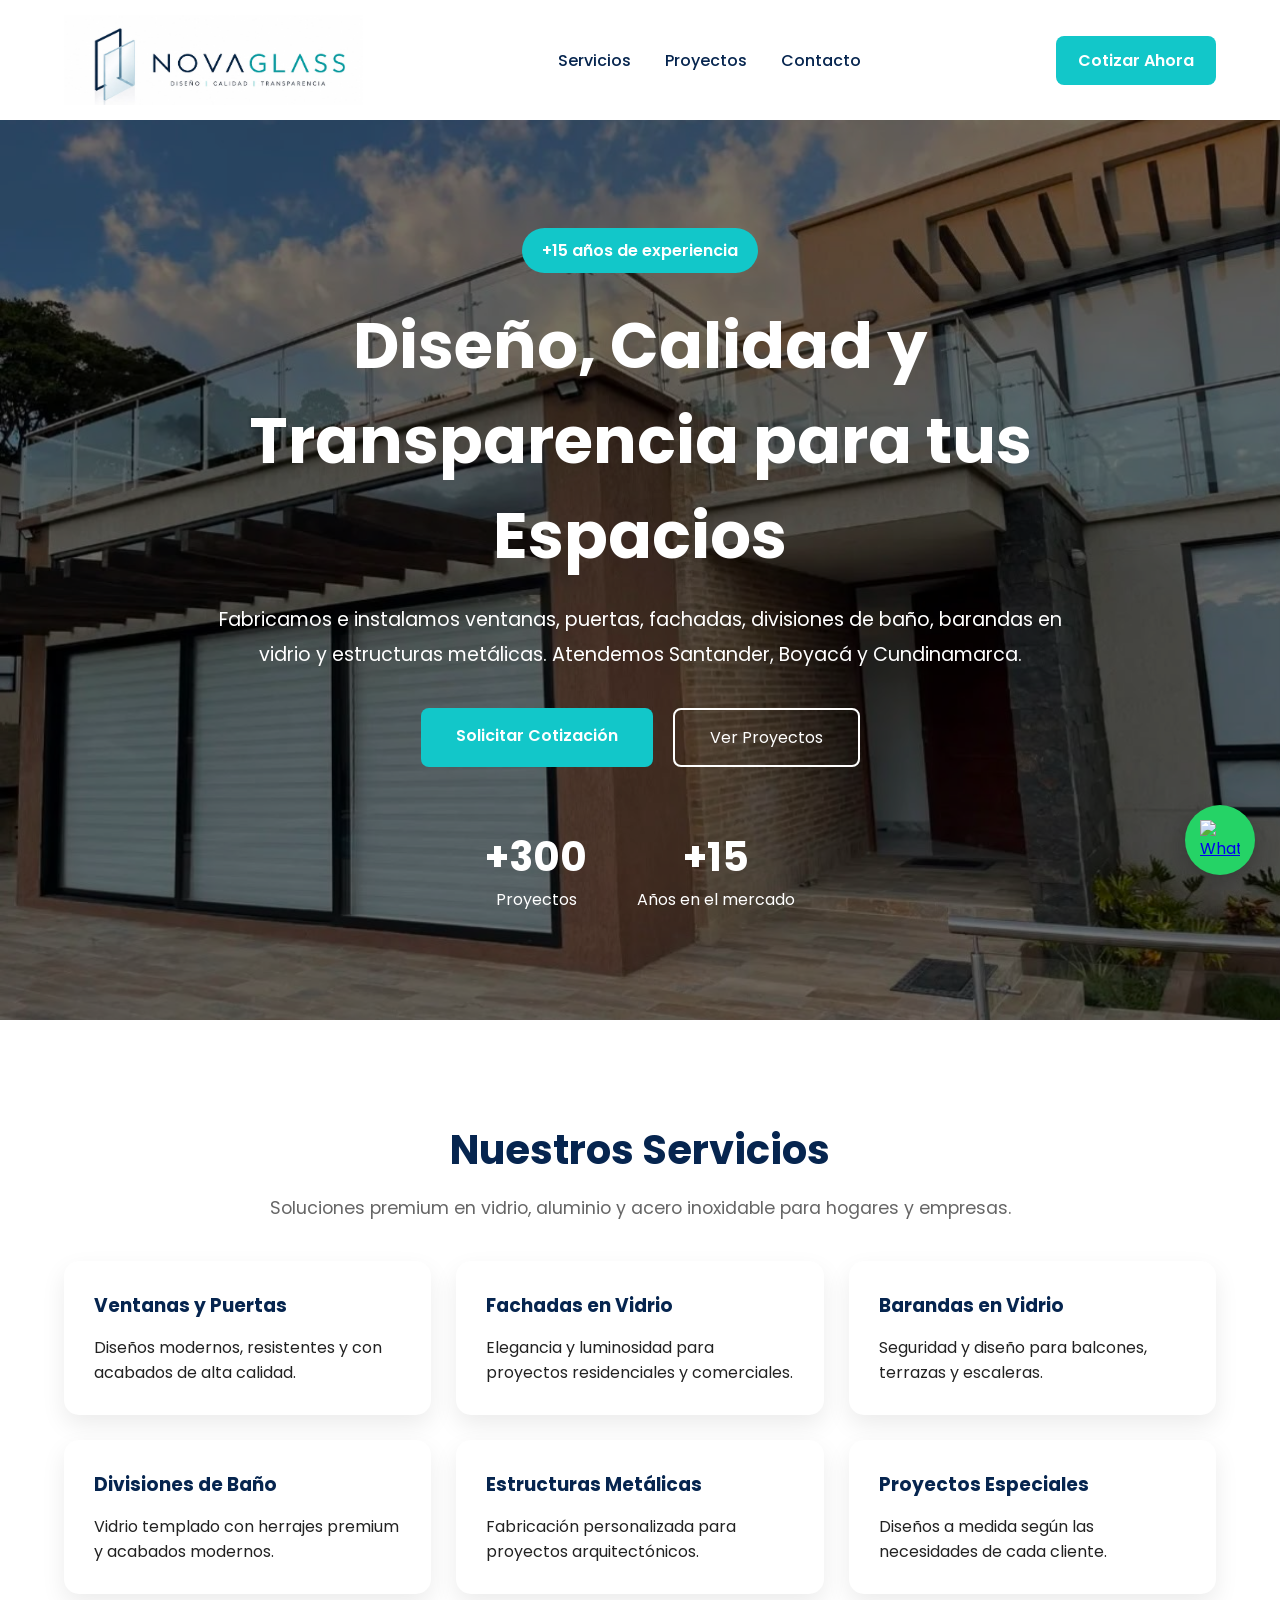
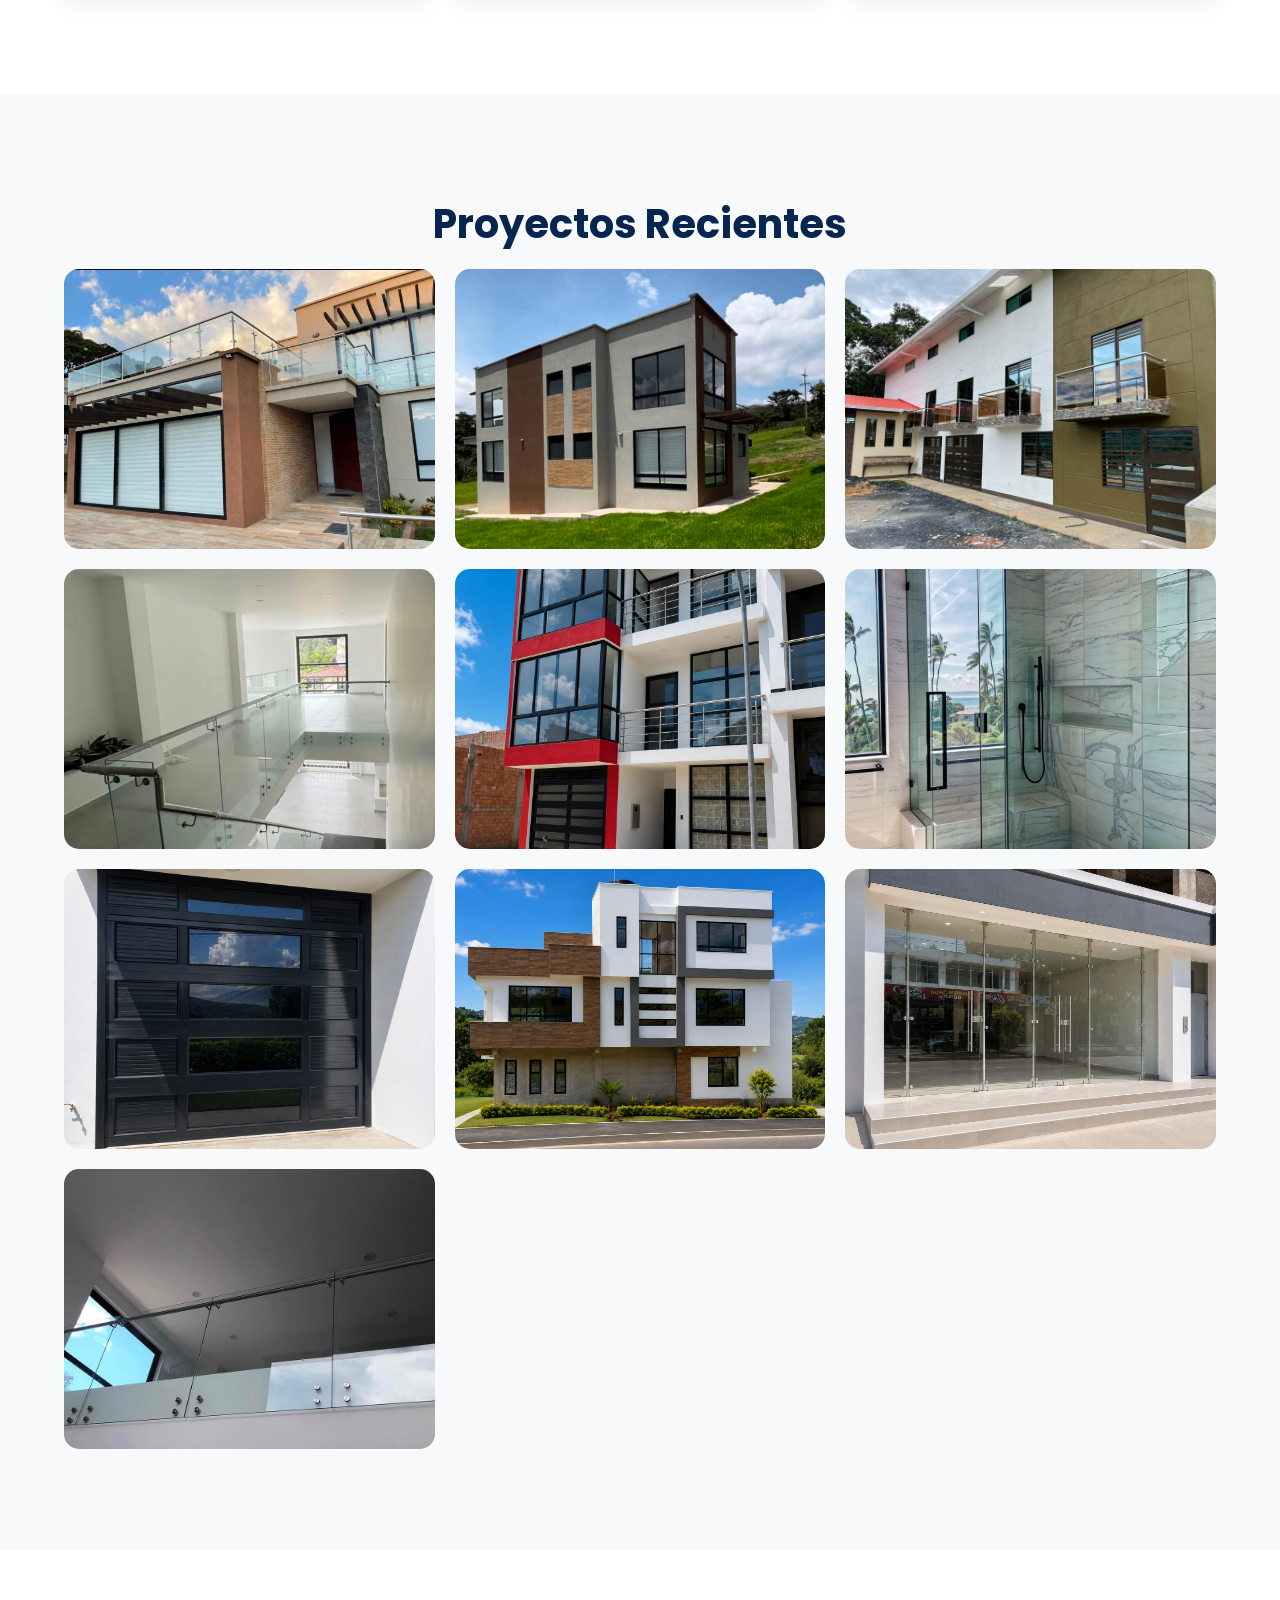
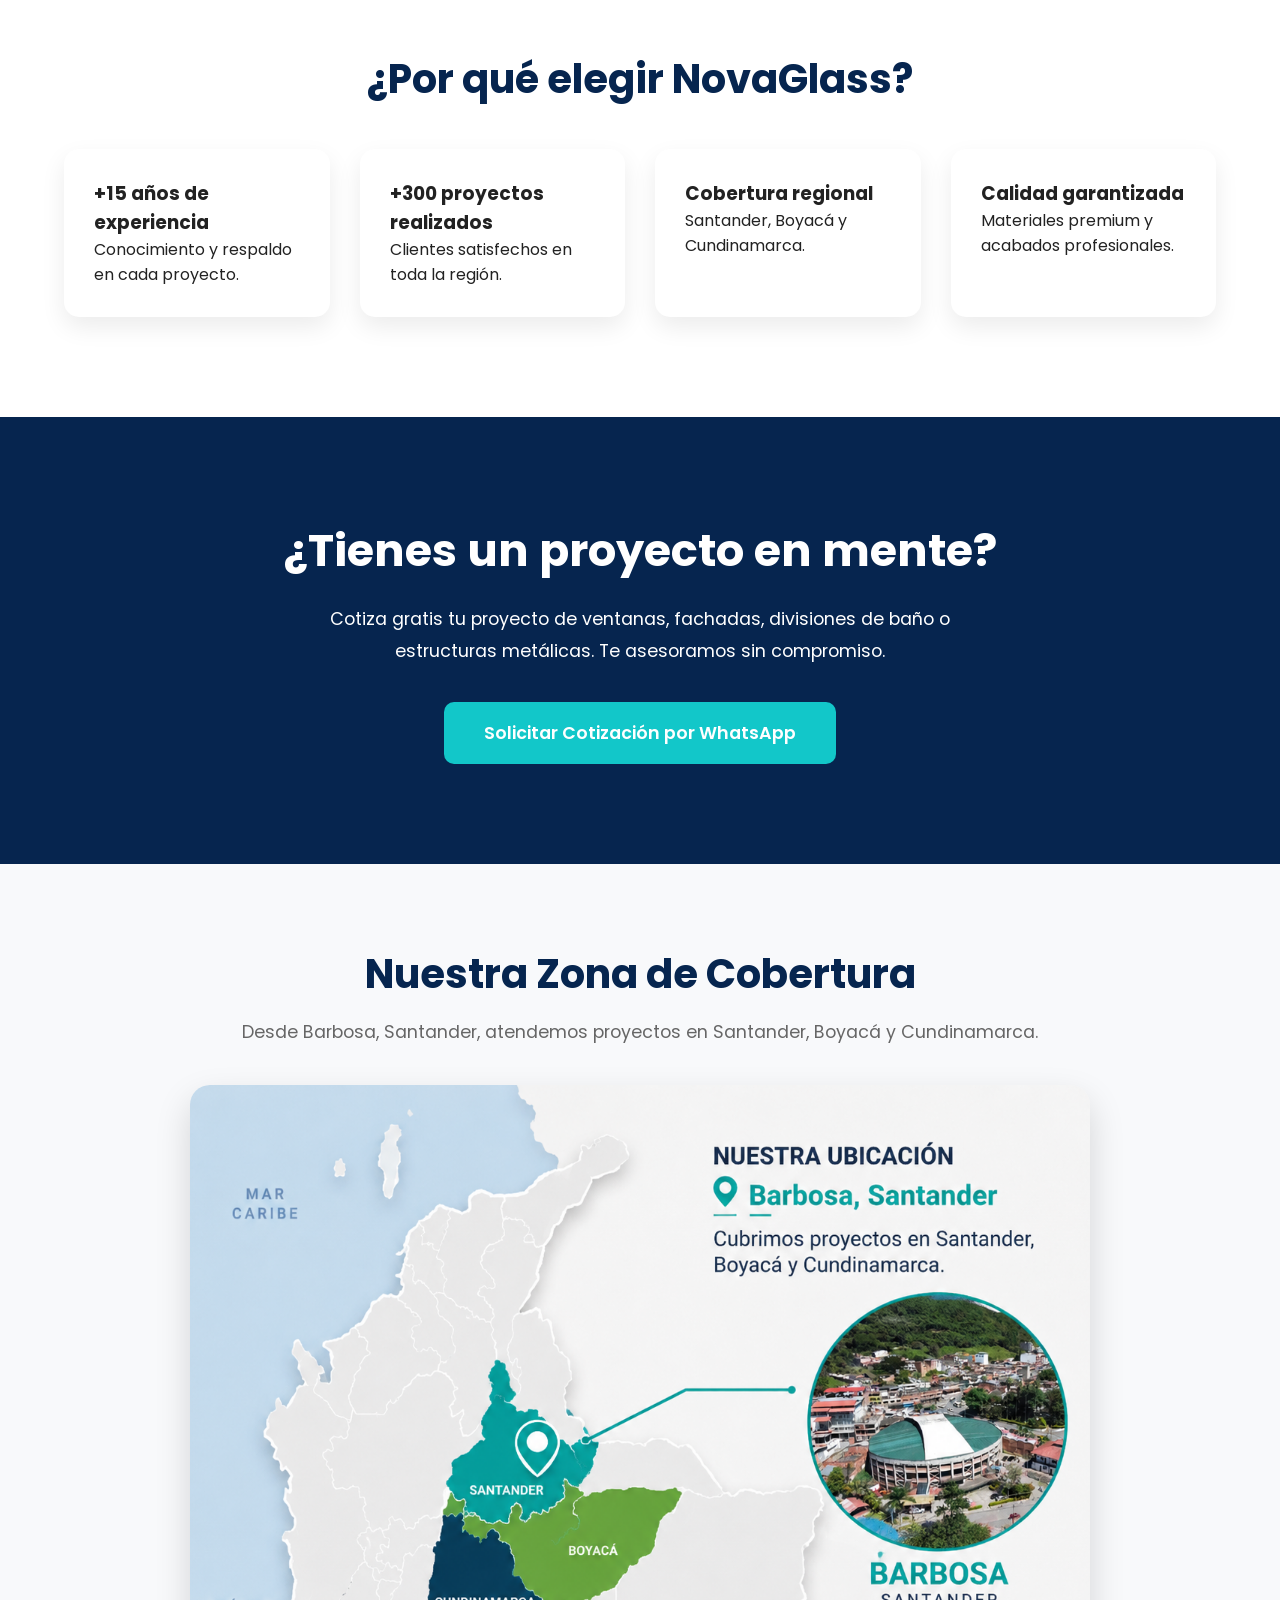
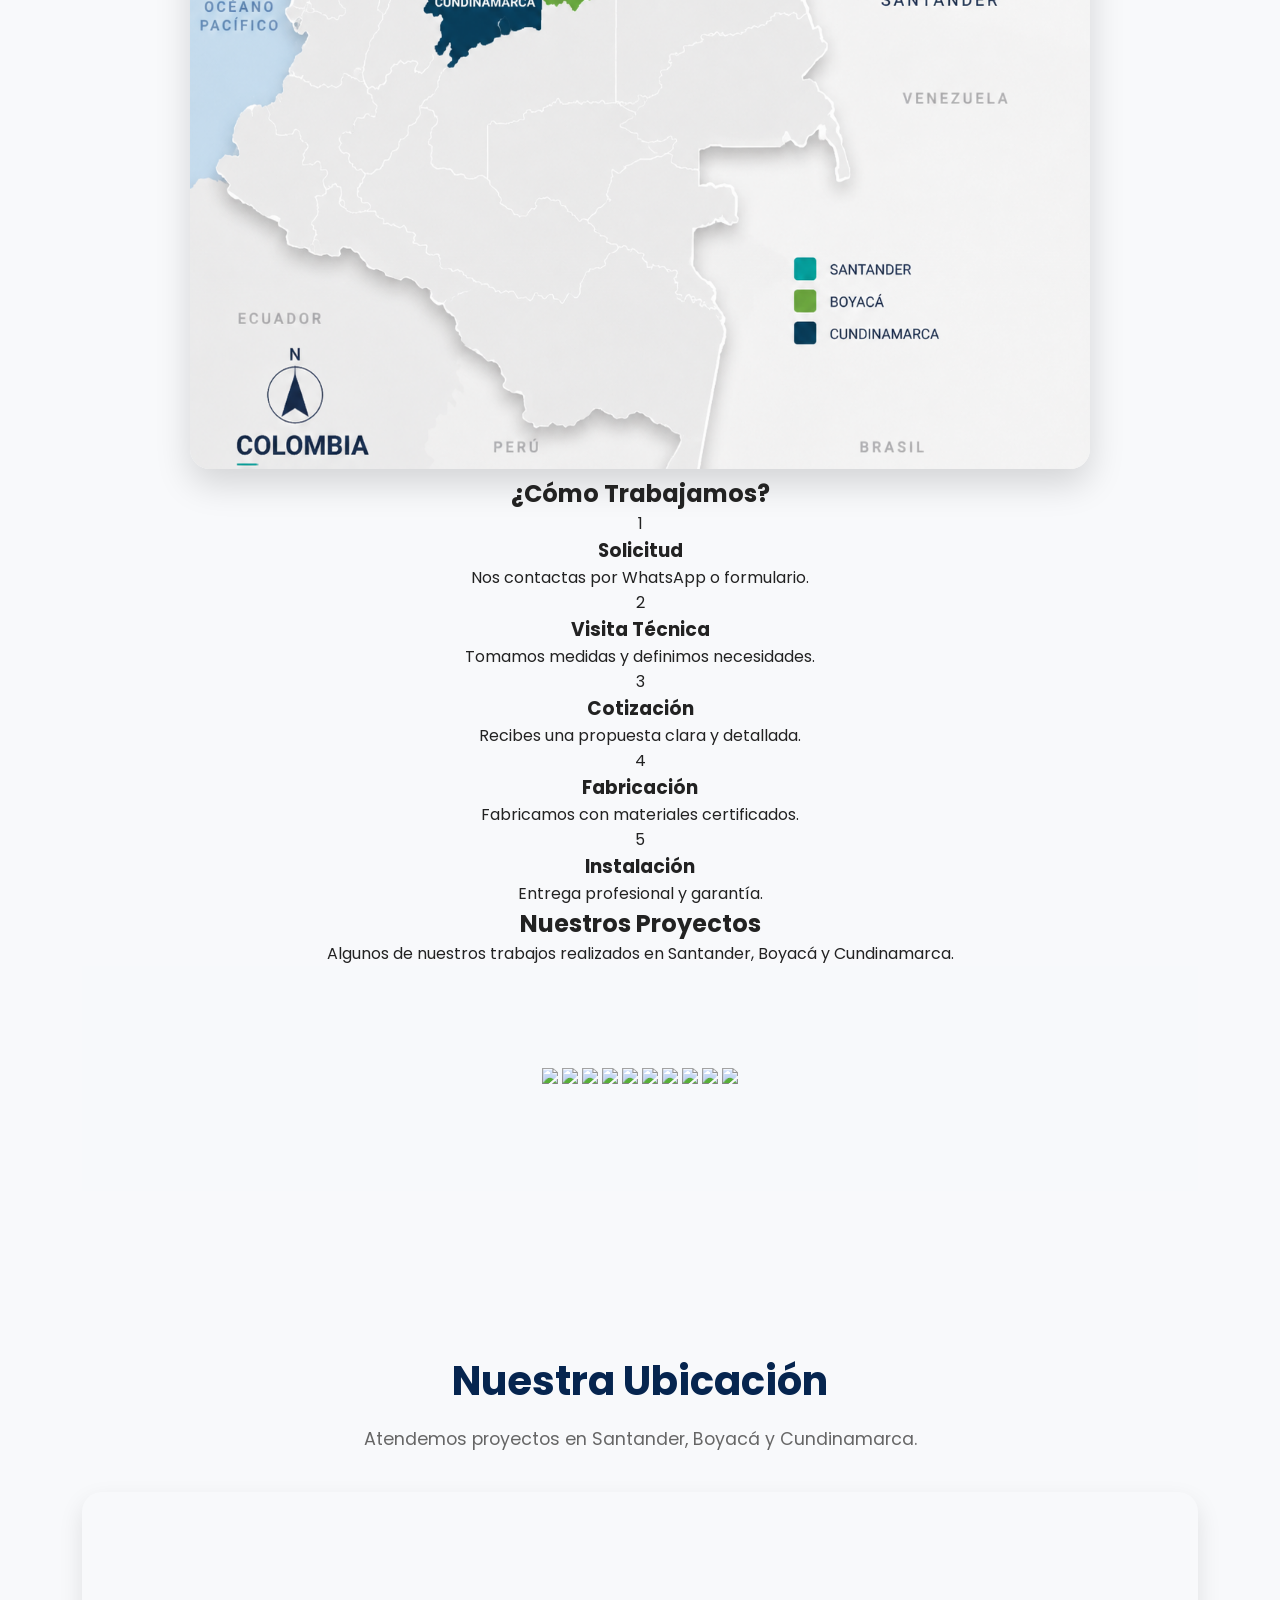
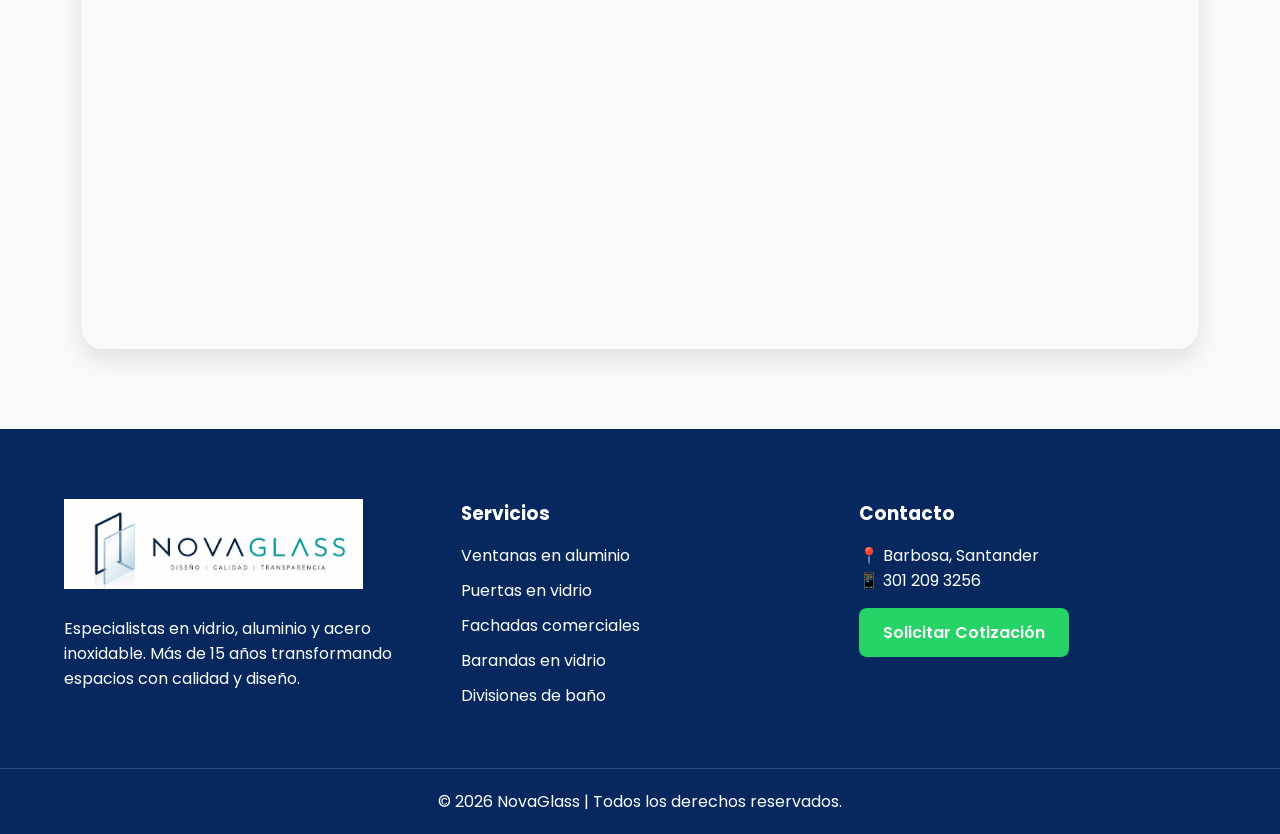
==== commit 58c5b901: "Update index.html" ====
--- a/index.html
+++ b/index.html
@@ -252,7 +252,73 @@
              class="mapa-cobertura">
 
     </div>
-
+<section class="proceso">
+    <div class="container">
+
+        <h2>¿Cómo Trabajamos?</h2>
+
+        <div class="pasos">
+
+            <div class="paso">
+                <span>1</span>
+                <h3>Solicitud</h3>
+                <p>Nos contactas por WhatsApp o formulario.</p>
+            </div>
+
+            <div class="paso">
+                <span>2</span>
+                <h3>Visita Técnica</h3>
+                <p>Tomamos medidas y definimos necesidades.</p>
+            </div>
+
+            <div class="paso">
+                <span>3</span>
+                <h3>Cotización</h3>
+                <p>Recibes una propuesta clara y detallada.</p>
+            </div>
+
+            <div class="paso">
+                <span>4</span>
+                <h3>Fabricación</h3>
+                <p>Fabricamos con materiales certificados.</p>
+            </div>
+
+            <div class="paso">
+                <span>5</span>
+                <h3>Instalación</h3>
+                <p>Entrega profesional y garantía.</p>
+            </div>
+
+        </div>
+
+    </div>
+    <section id="proyectos" class="proyectos">
+    <div class="container">
+
+        <h2>Nuestros Proyectos</h2>
+
+        <p>
+            Algunos de nuestros trabajos realizados en Santander,
+            Boyacá y Cundinamarca.
+        </p>
+
+        <div class="galeria">
+
+            <img src="proyectos/proyecto1.jpg">
+            <img src="proyectos/proyecto2.jpg">
+            <img src="proyectos/proyecto3.jpg">
+            <img src="proyectos/proyecto4.jpg">
+            <img src="proyectos/proyecto5.jpg">
+            <img src="proyectos/proyecto6.jpg">
+            <img src="proyectos/proyecto7.jpg">
+            <img src="proyectos/proyecto8.jpg">
+            <img src="proyectos/proyecto9.jpg">
+            <img src="proyectos/proyecto10.jpg">
+
+        </div>
+    </div>
+</section>
+</section>
 </section>
 
 <a href="https://wa.me/573012093256?text=Hola,%20quiero%20cotizar%20un%20proyecto%20con%20NovaGlass"
--- a/style.css
+++ b/style.css
@@ -346,4 +346,67 @@
     max-width:900px;
     border-radius:20px;
     box-shadow:0 15px 35px rgba(0,0,0,.15);
-}+}
+/* MAPA */
+
+.map-section{
+    padding:80px 20px;
+    background:#f8f9fb;
+}
+
+.map-container{
+    margin-top:30px;
+    overflow:hidden;
+    border-radius:20px;
+    box-shadow:0 10px 25px rgba(0,0,0,.1);
+}
+
+/* FOOTER */
+
+.footer{
+    background:#06285e;
+    color:white;
+    padding-top:70px;
+}
+
+.footer-grid{
+    display:grid;
+    grid-template-columns:repeat(auto-fit,minmax(250px,1fr));
+    gap:40px;
+}
+
+.footer-logo{
+    height:90px;
+    margin-bottom:20px;
+}
+
+.footer h3{
+    margin-bottom:15px;
+}
+
+.footer ul{
+    list-style:none;
+    padding:0;
+}
+
+.footer ul li{
+    margin-bottom:10px;
+}
+
+.footer-btn{
+    display:inline-block;
+    margin-top:15px;
+    padding:12px 24px;
+    background:#25D366;
+    color:white;
+    text-decoration:none;
+    border-radius:8px;
+    font-weight:600;
+}
+
+.footer-bottom{
+    text-align:center;
+    margin-top:50px;
+    padding:20px;
+    border-top:1px solid rgba(255,255,255,.15);
+}
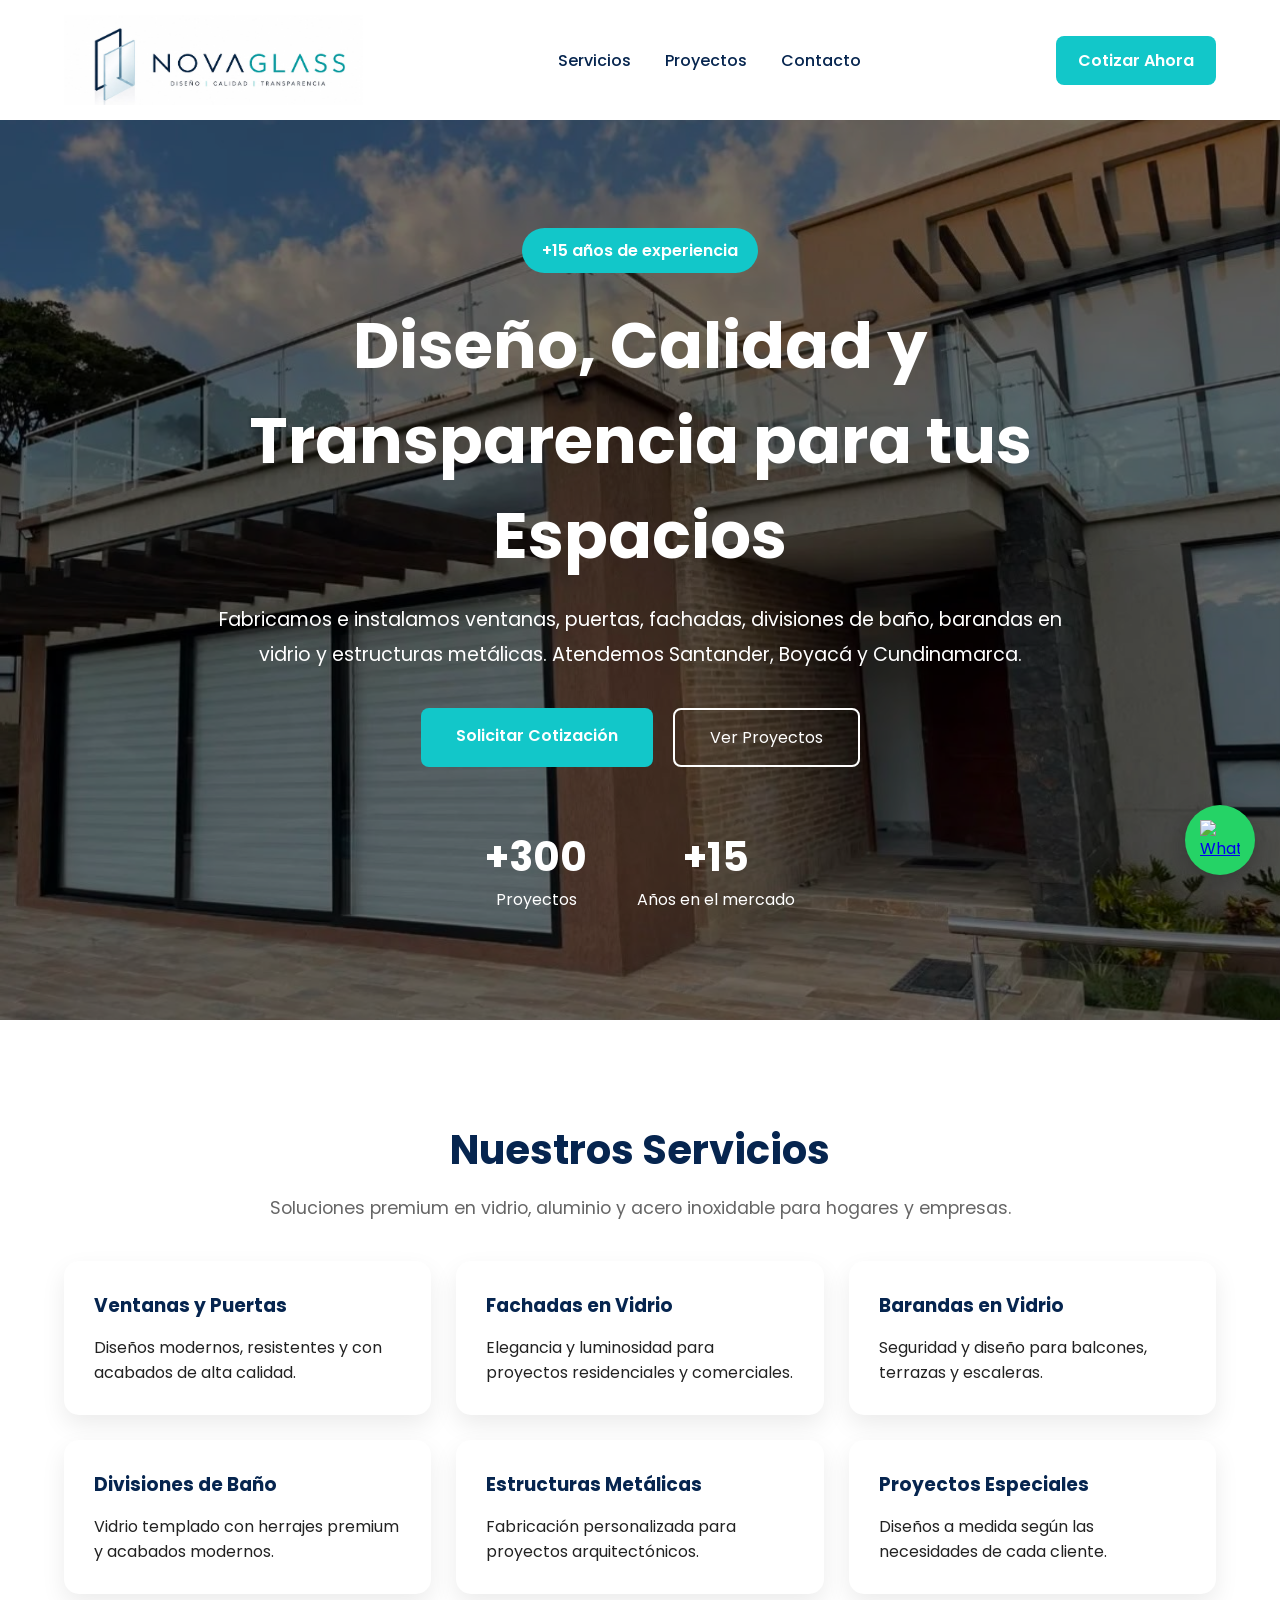
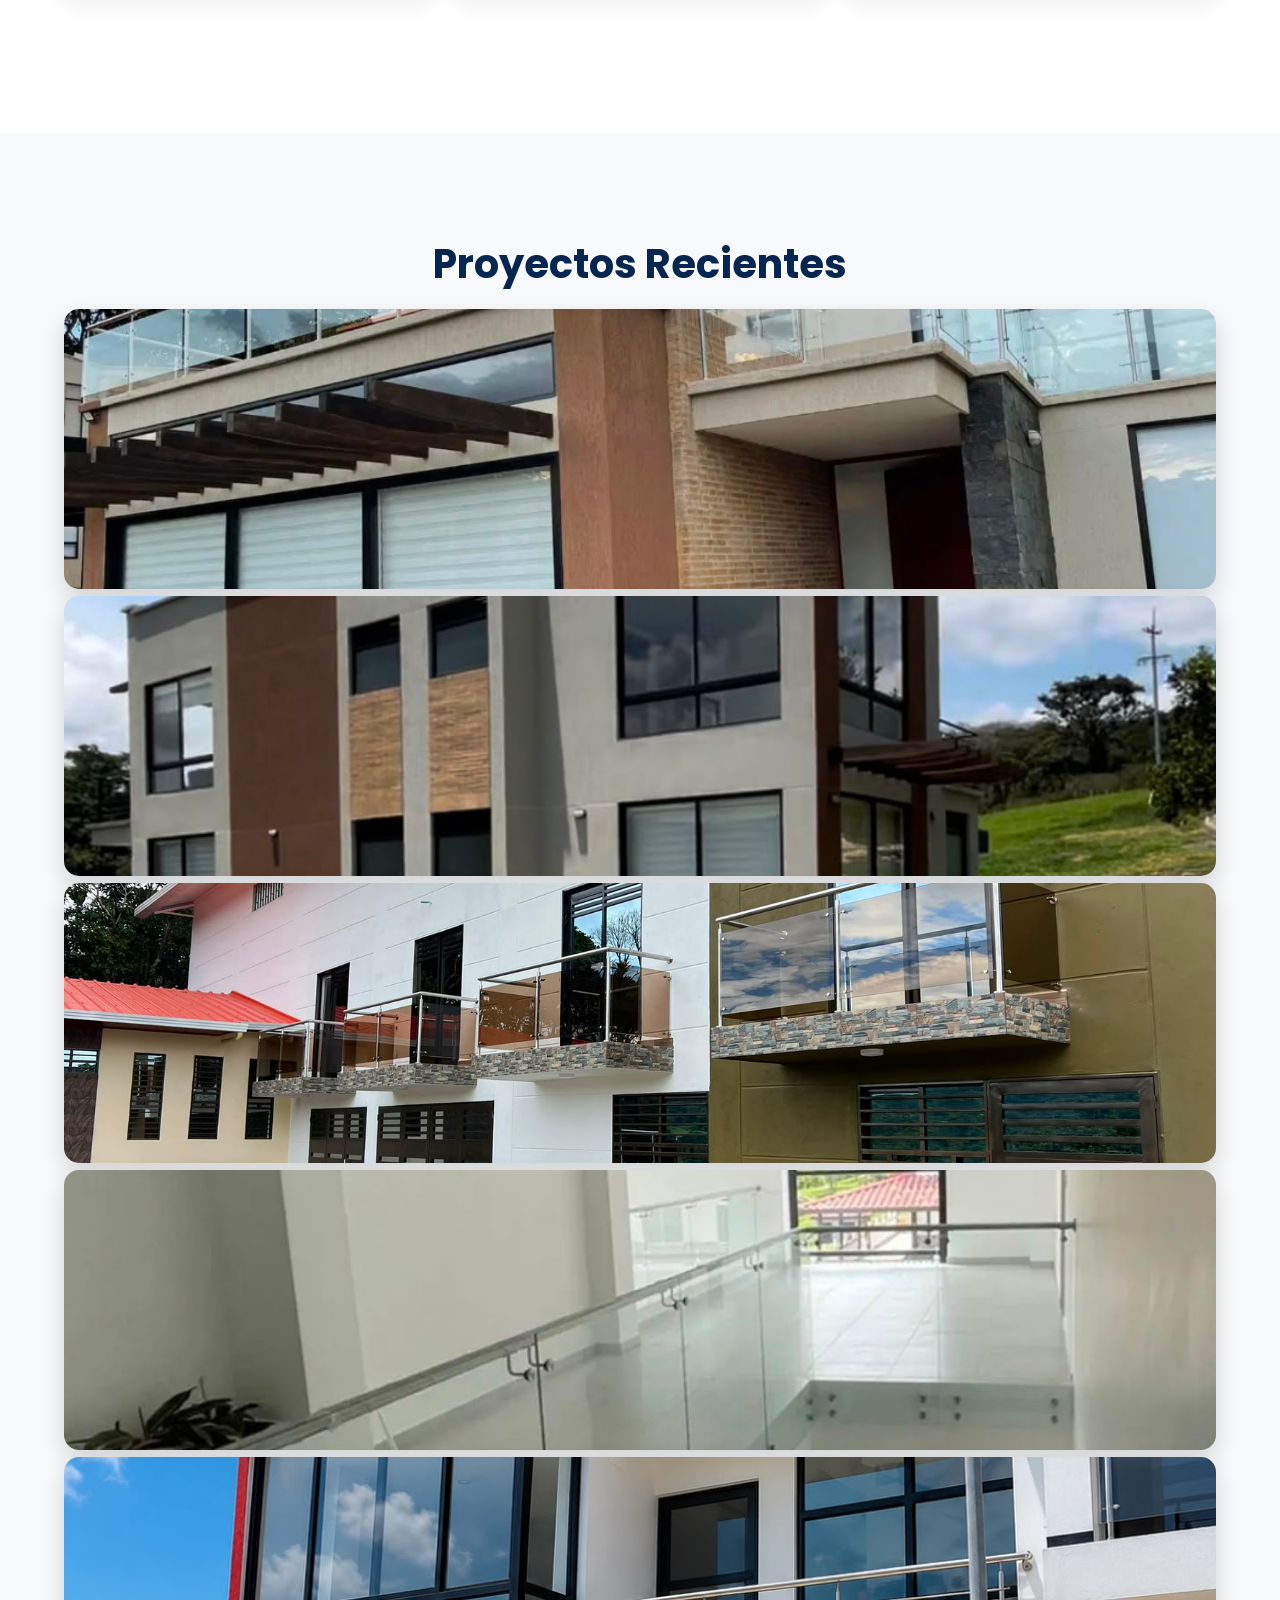
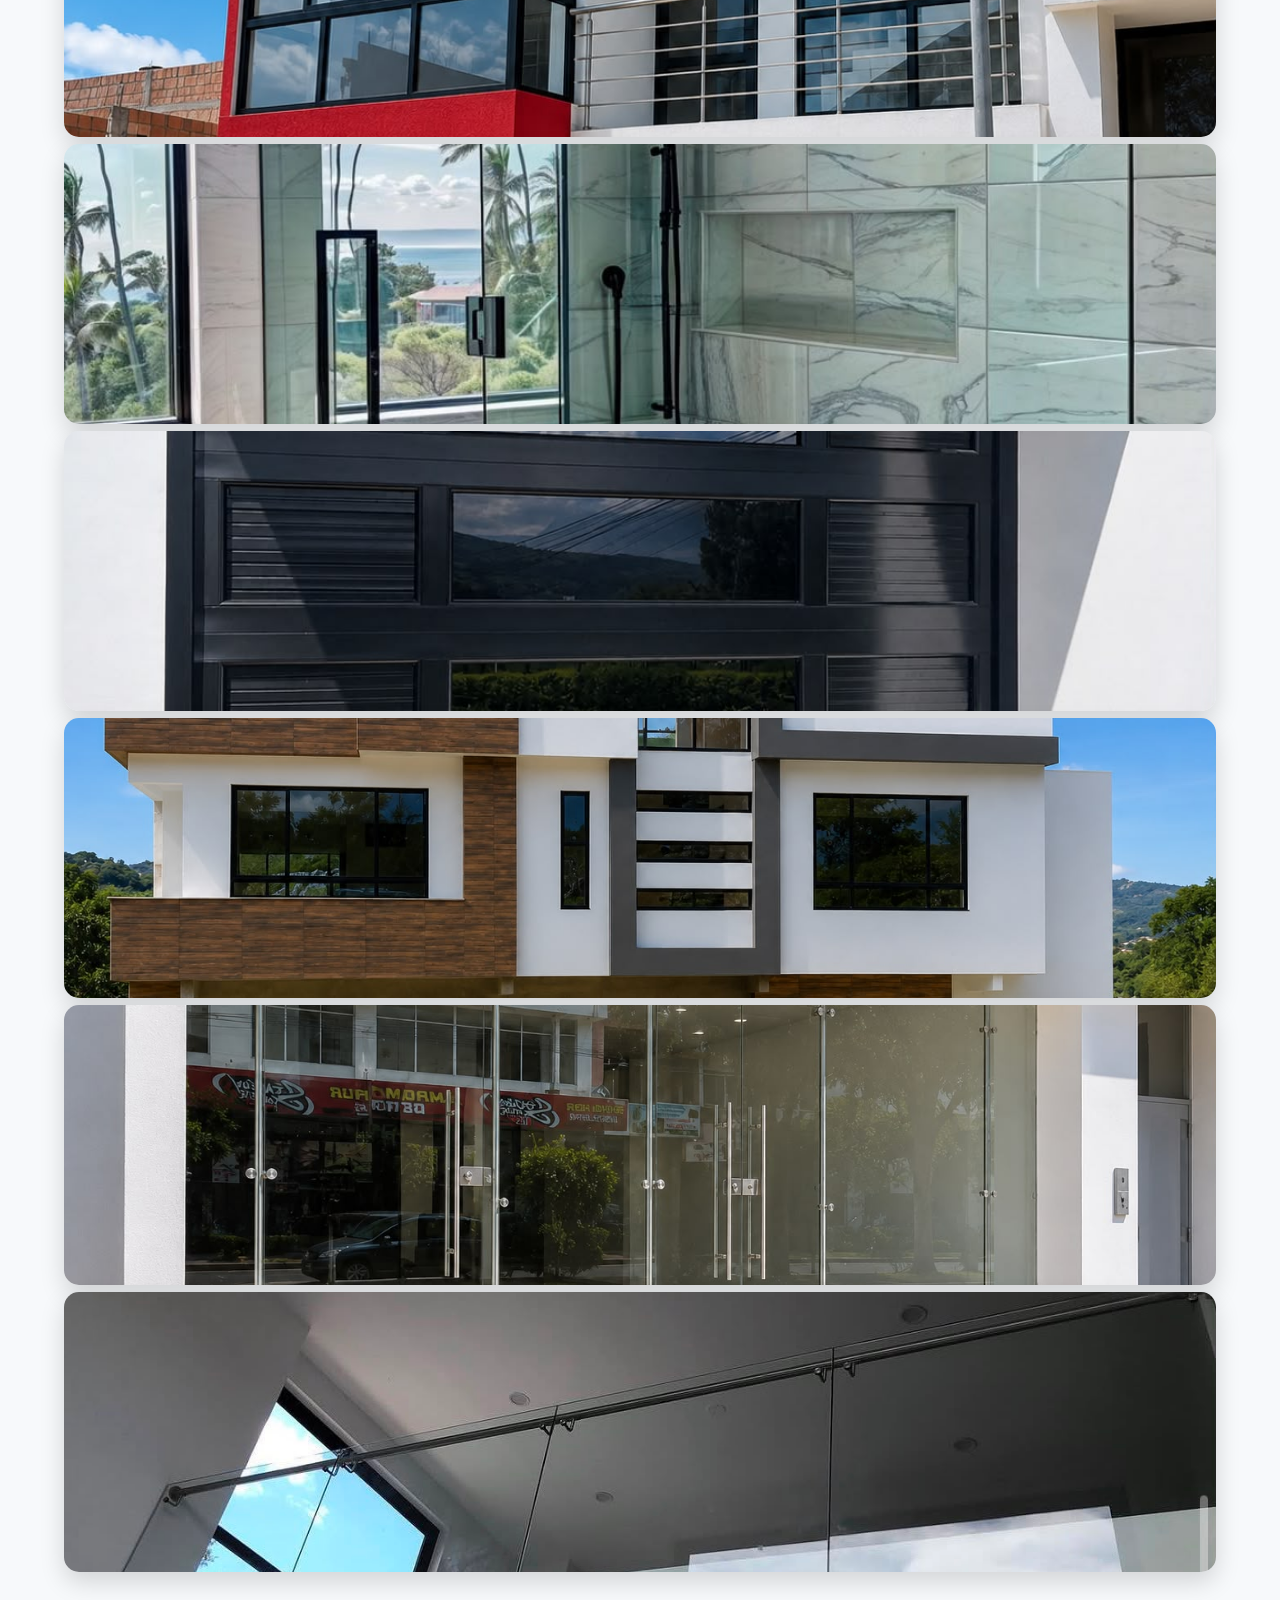
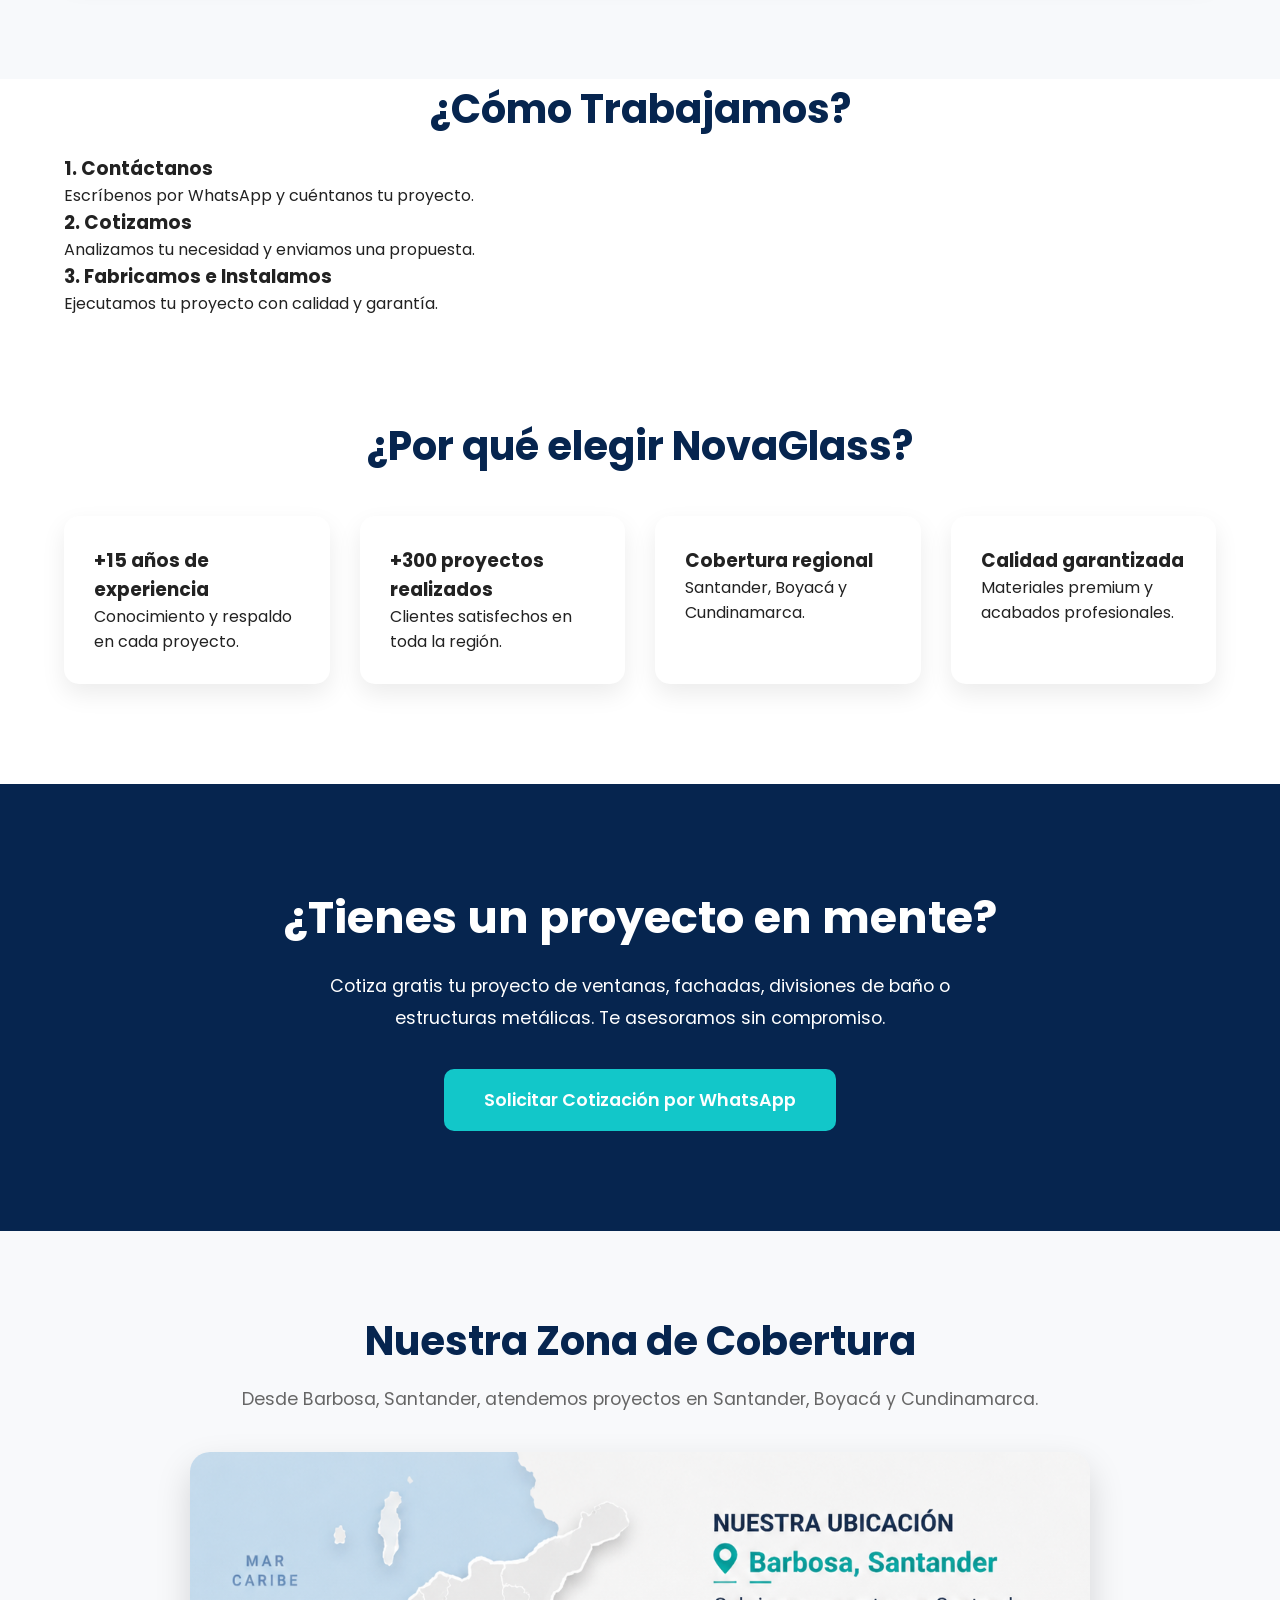
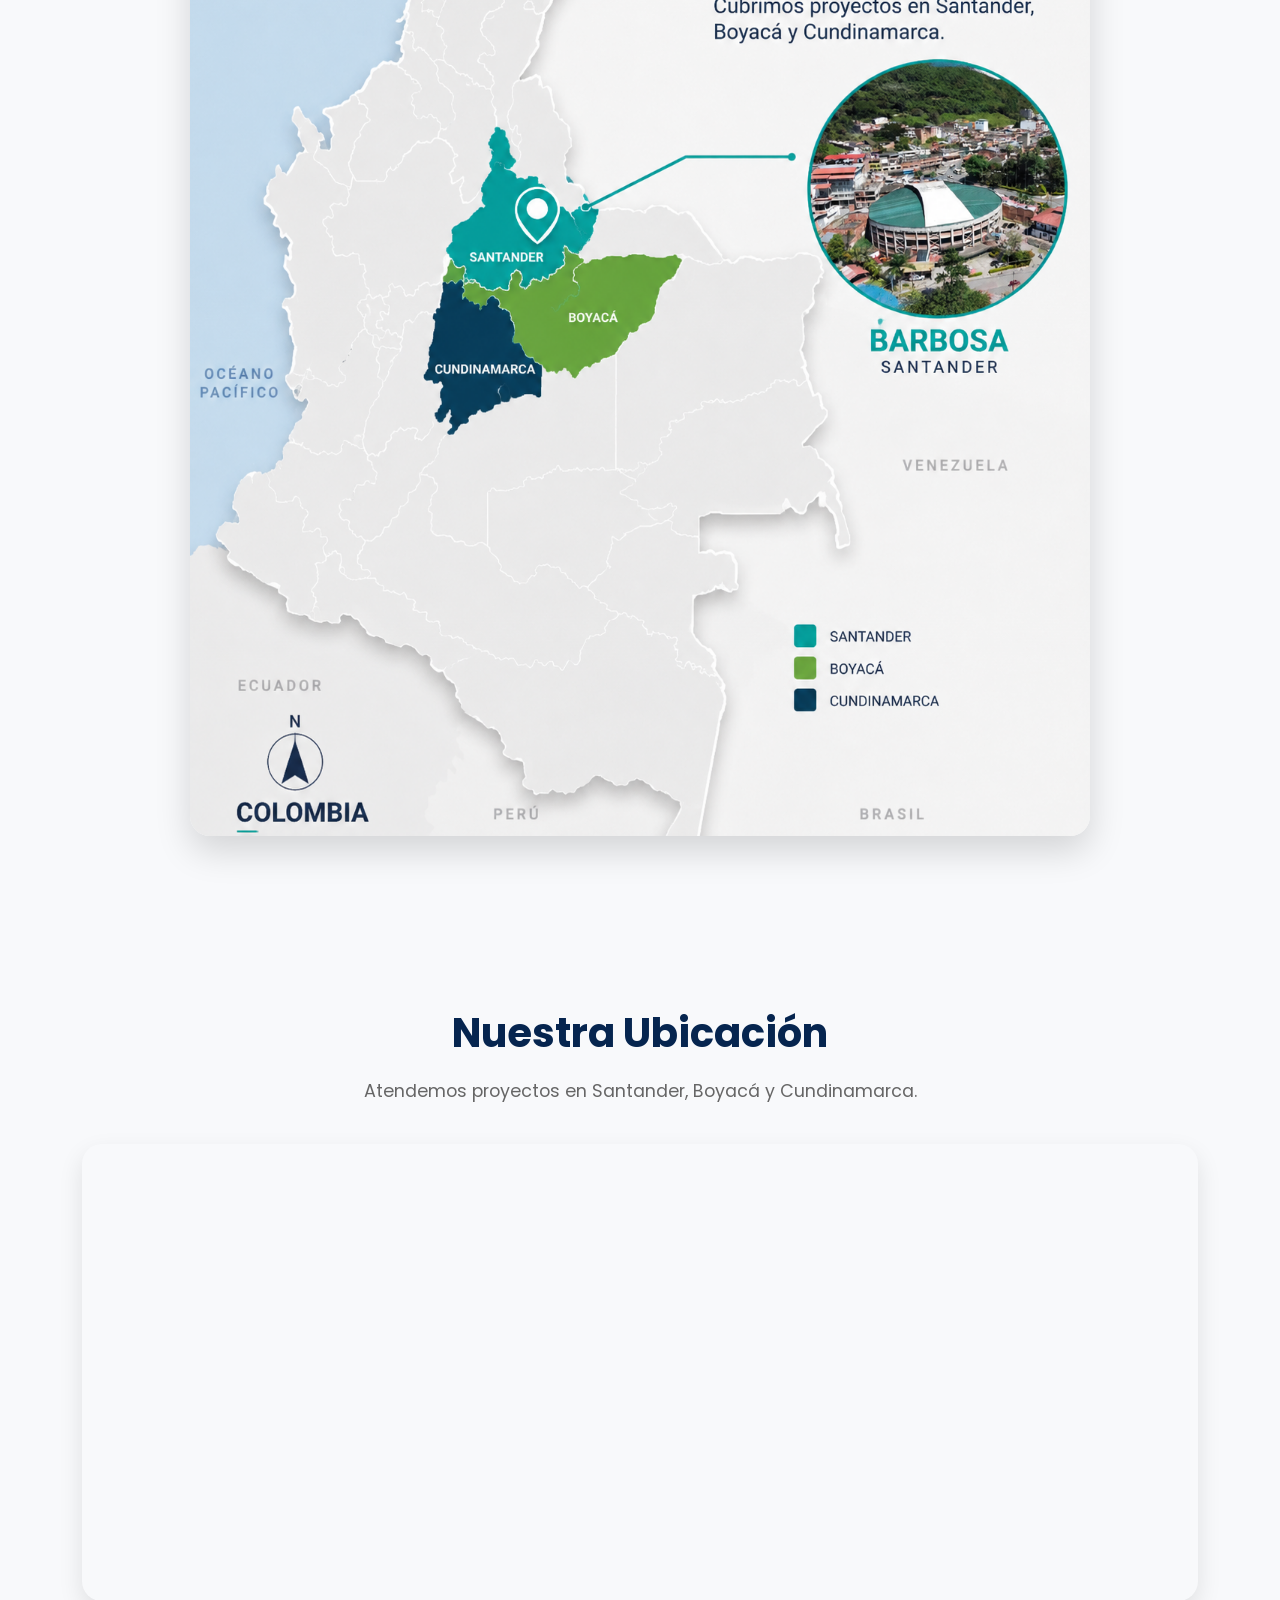
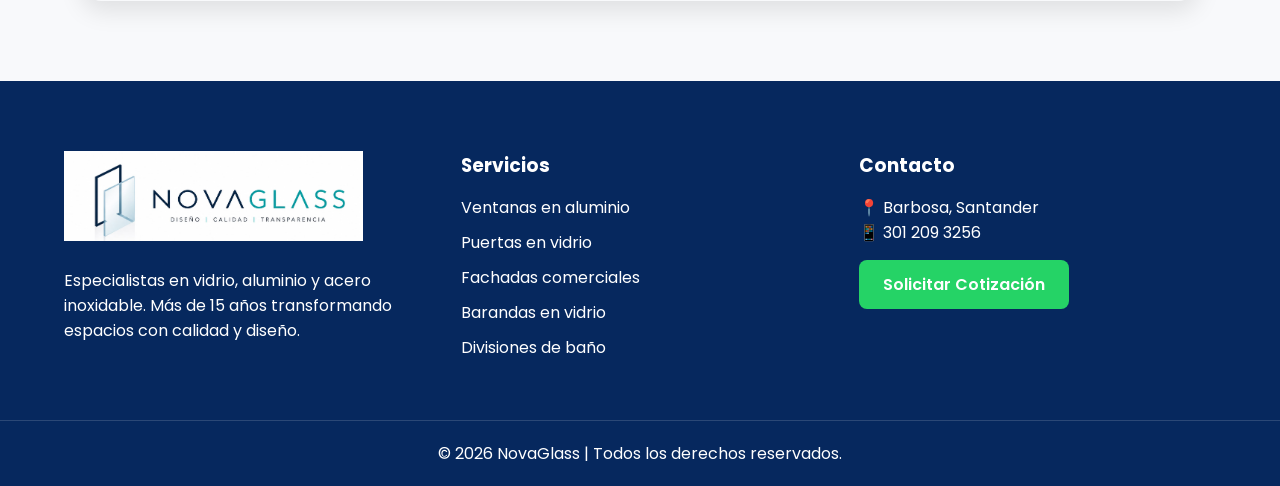
==== commit 13c3ec4e: "Update index.html" ====
--- a/index.html
+++ b/index.html
@@ -153,20 +153,50 @@
 <h2 class="section-title">
 Proyectos Recientes
 </h2>
-
-<div class="gallery-grid">
-<div class="gallery-grid">
-
-<img src="images/proyecto1.jpeg" alt="Proyecto NovaGlass">
-<img src="images/proyecto2.jpeg" alt="Proyecto NovaGlass">
-<img src="images/proyecto3.jpeg" alt="Proyecto NovaGlass">
-<img src="images/proyecto4.jpeg" alt="Proyecto NovaGlass">
-<img src="images/proyecto5.jpeg" alt="Proyecto NovaGlass">
-<img src="images/proyecto6.jpeg" alt="Proyecto NovaGlass">
-<img src="images/proyecto7.jpeg" alt="Proyecto NovaGlass">
-<img src="images/proyecto8.jpeg" alt="Proyecto NovaGlass">
-<img src="images/proyecto9.jpeg" alt="Proyecto NovaGlass">
-<img src="images/proyecto10.jpeg" alt="Proyecto NovaGlass">
+    <div class="proyectos-slider">
+
+<img src="images/proyecto1.jpeg">
+<img src="images/proyecto2.jpeg">
+<img src="images/proyecto3.jpeg">
+<img src="images/proyecto4.jpeg">
+<img src="images/proyecto5.jpeg">
+<img src="images/proyecto6.jpeg">
+<img src="images/proyecto7.jpeg">
+<img src="images/proyecto8.jpeg">
+<img src="images/proyecto9.jpeg">
+<img src="images/proyecto10.jpeg">
+
+</div>
+
+
+
+</div>
+
+</section>
+    <section class="como-trabajamos">
+
+<div class="container">
+
+<h2 class="section-title">
+¿Cómo Trabajamos?
+</h2>
+
+<div class="proceso-simple">
+
+<div>
+<h3>1. Contáctanos</h3>
+<p>Escríbenos por WhatsApp y cuéntanos tu proyecto.</p>
+</div>
+
+<div>
+<h3>2. Cotizamos</h3>
+<p>Analizamos tu necesidad y enviamos una propuesta.</p>
+</div>
+
+<div>
+<h3>3. Fabricamos e Instalamos</h3>
+<p>Ejecutamos tu proyecto con calidad y garantía.</p>
+</div>
 
 </div>
 
@@ -252,72 +282,7 @@
              class="mapa-cobertura">
 
     </div>
-<section class="proceso">
-    <div class="container">
-
-        <h2>¿Cómo Trabajamos?</h2>
-
-        <div class="pasos">
-
-            <div class="paso">
-                <span>1</span>
-                <h3>Solicitud</h3>
-                <p>Nos contactas por WhatsApp o formulario.</p>
-            </div>
-
-            <div class="paso">
-                <span>2</span>
-                <h3>Visita Técnica</h3>
-                <p>Tomamos medidas y definimos necesidades.</p>
-            </div>
-
-            <div class="paso">
-                <span>3</span>
-                <h3>Cotización</h3>
-                <p>Recibes una propuesta clara y detallada.</p>
-            </div>
-
-            <div class="paso">
-                <span>4</span>
-                <h3>Fabricación</h3>
-                <p>Fabricamos con materiales certificados.</p>
-            </div>
-
-            <div class="paso">
-                <span>5</span>
-                <h3>Instalación</h3>
-                <p>Entrega profesional y garantía.</p>
-            </div>
-
-        </div>
-
-    </div>
-    <section id="proyectos" class="proyectos">
-    <div class="container">
-
-        <h2>Nuestros Proyectos</h2>
-
-        <p>
-            Algunos de nuestros trabajos realizados en Santander,
-            Boyacá y Cundinamarca.
-        </p>
-
-        <div class="galeria">
-
-            <img src="proyectos/proyecto1.jpg">
-            <img src="proyectos/proyecto2.jpg">
-            <img src="proyectos/proyecto3.jpg">
-            <img src="proyectos/proyecto4.jpg">
-            <img src="proyectos/proyecto5.jpg">
-            <img src="proyectos/proyecto6.jpg">
-            <img src="proyectos/proyecto7.jpg">
-            <img src="proyectos/proyecto8.jpg">
-            <img src="proyectos/proyecto9.jpg">
-            <img src="proyectos/proyecto10.jpg">
-
-        </div>
-    </div>
-</section>
+
 </section>
 </section>
 
--- a/style.css
+++ b/style.css
@@ -410,3 +410,73 @@
     padding:20px;
     border-top:1px solid rgba(255,255,255,.15);
 }
+.proceso{
+    padding:80px 20px;
+    background:#fff;
+    text-align:center;
+}
+
+.proceso h2{
+    font-size:42px;
+    color:#0b2e6b;
+    margin-bottom:50px;
+}
+
+.pasos{
+    display:grid;
+    grid-template-columns:repeat(auto-fit,minmax(220px,1fr));
+    gap:25px;
+}
+
+.paso{
+    background:#fff;
+    padding:30px;
+    border-radius:15px;
+    box-shadow:0 5px 20px rgba(0,0,0,.1);
+}
+
+.paso span{
+    width:60px;
+    height:60px;
+    display:flex;
+    justify-content:center;
+    align-items:center;
+    margin:auto;
+    border-radius:50%;
+    background:#29c7cf;
+    color:#fff;
+    font-size:24px;
+    font-weight:bold;
+    margin-bottom:20px;
+}
+
+.proyectos{
+    padding:80px 20px;
+    background:#f8f9fb;
+    text-align:center;
+}
+
+.proyectos h2{
+    font-size:42px;
+    color:#0b2e6b;
+}
+
+.galeria{
+    display:grid;
+    grid-template-columns:repeat(auto-fit,minmax(300px,1fr));
+    gap:20px;
+    margin-top:40px;
+}
+
+.galeria img{
+    width:100%;
+    height:280px;
+    object-fit:cover;
+    border-radius:15px;
+    box-shadow:0 10px 25px rgba(0,0,0,.15);
+    transition:.3s;
+}
+
+.galeria img:hover{
+    transform:scale(1.03);
+}
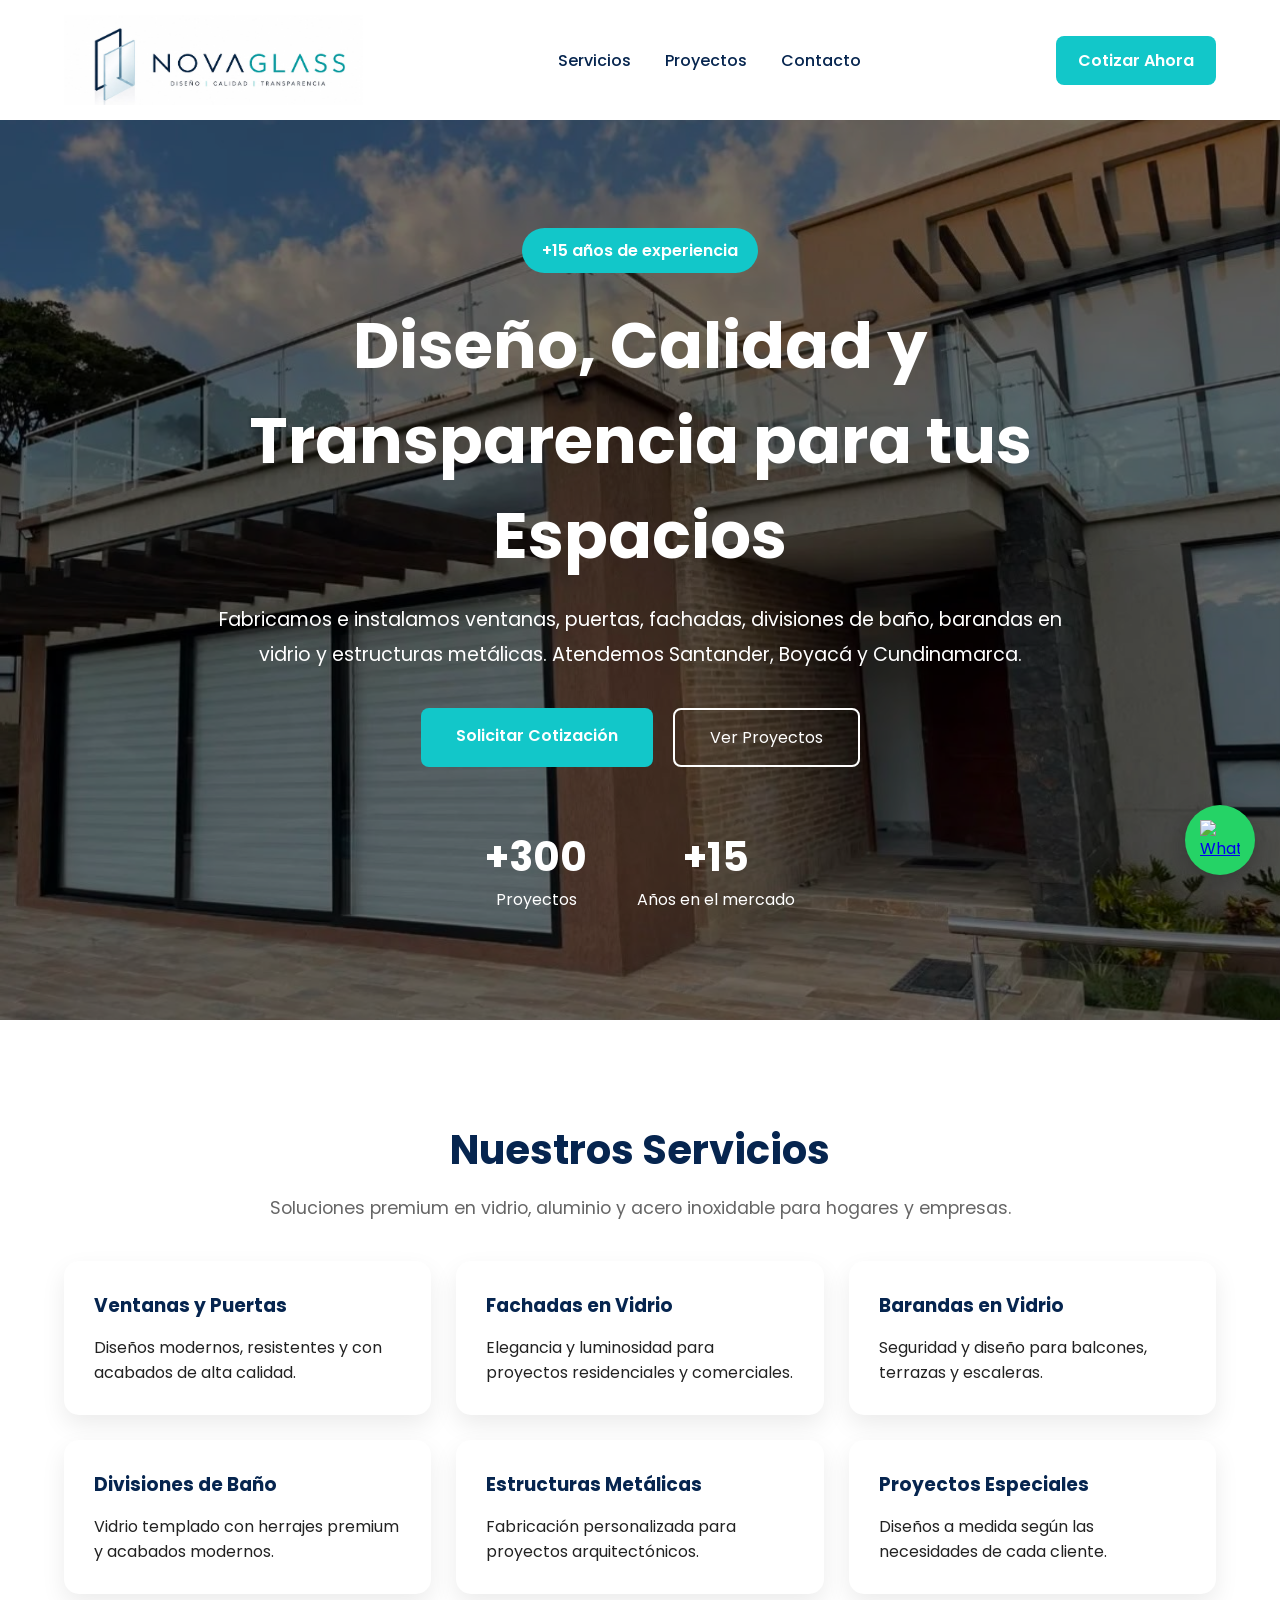
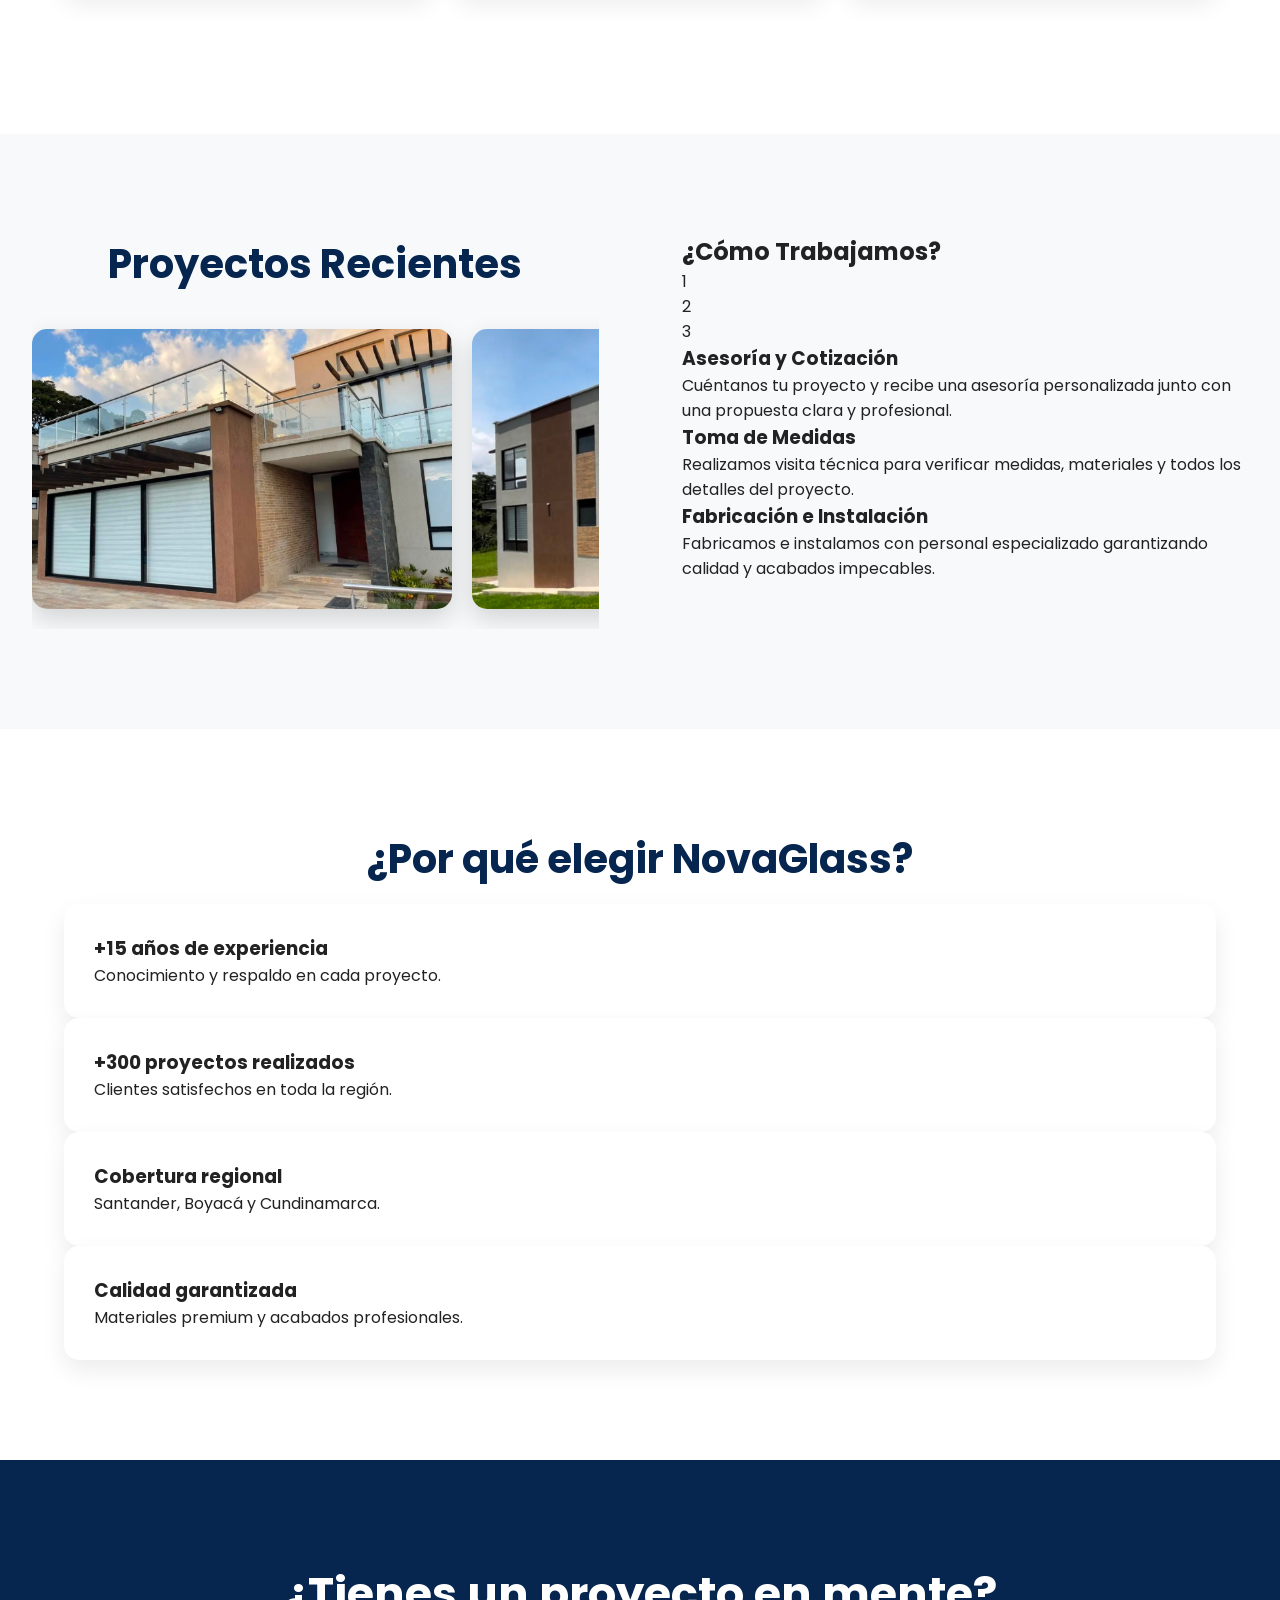
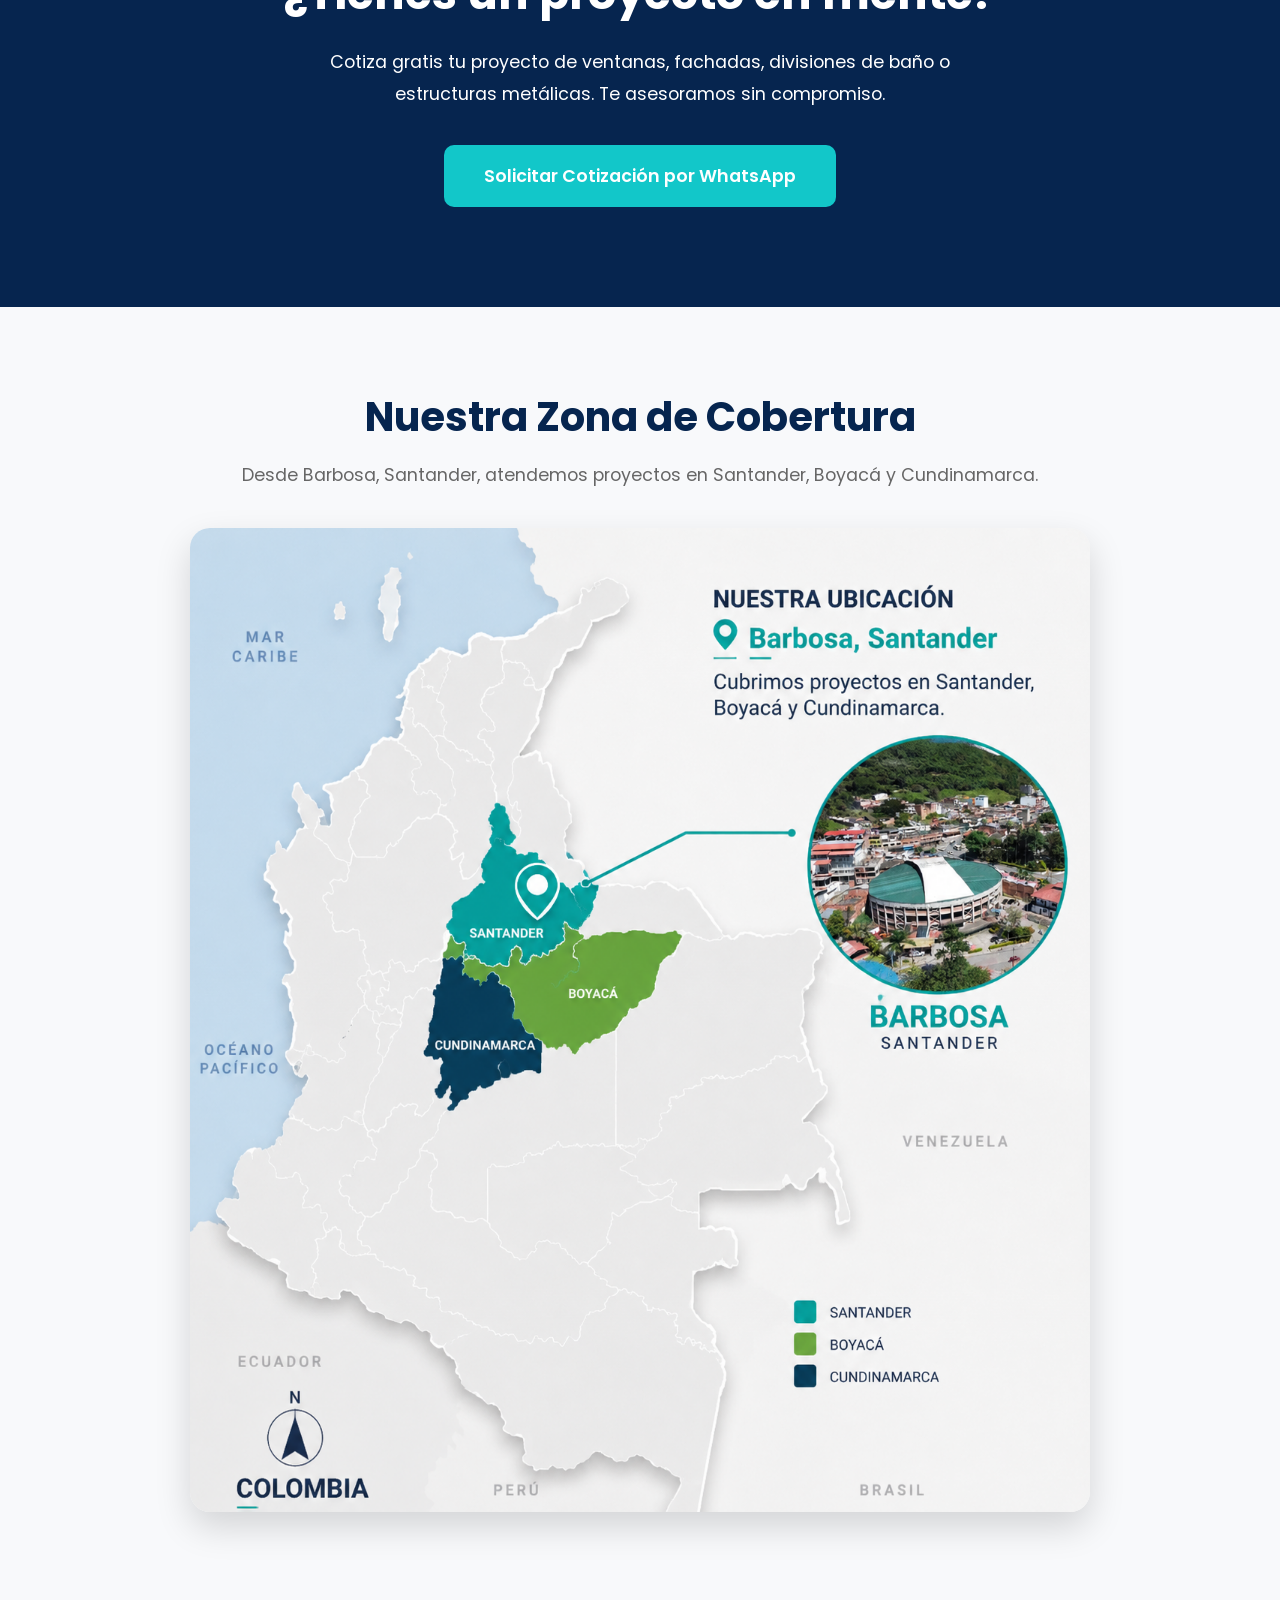
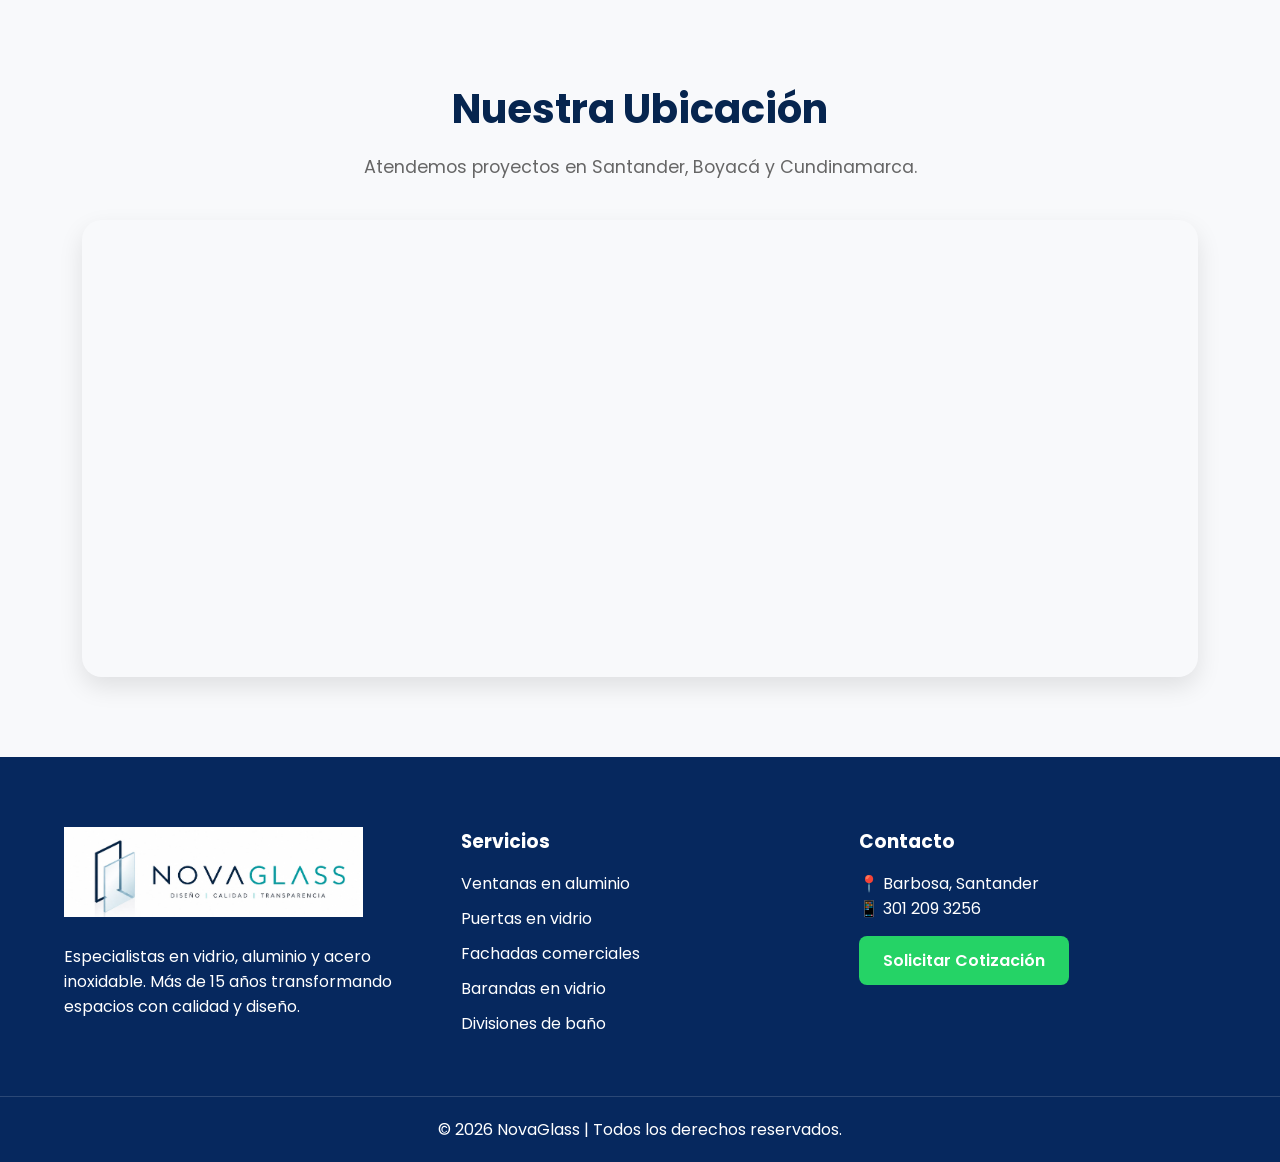
==== commit 40056f88: "Update index.html" ====
--- a/index.html
+++ b/index.html
@@ -172,35 +172,52 @@
 
 </div>
 
-</section>
-    <section class="como-trabajamos">
-
-<div class="container">
-
-<h2 class="section-title">
-¿Cómo Trabajamos?
-</h2>
-
-<div class="proceso-simple">
-
-<div>
-<h3>1. Contáctanos</h3>
-<p>Escríbenos por WhatsApp y cuéntanos tu proyecto.</p>
-</div>
-
-<div>
-<h3>2. Cotizamos</h3>
-<p>Analizamos tu necesidad y enviamos una propuesta.</p>
-</div>
-
-<div>
-<h3>3. Fabricamos e Instalamos</h3>
-<p>Ejecutamos tu proyecto con calidad y garantía.</p>
-</div>
-
-</div>
-
-</div>
+<section class="proceso-premium">
+
+    <div class="container">
+
+        <h2>¿Cómo Trabajamos?</h2>
+
+        <div class="linea-proceso">
+
+            <div class="numero">1</div>
+            <div class="linea"></div>
+
+            <div class="numero">2</div>
+            <div class="linea"></div>
+
+            <div class="numero">3</div>
+
+        </div>
+
+        <div class="cards-proceso">
+
+            <div class="card-proceso">
+                <h3>Asesoría y Cotización</h3>
+                <p>
+                    Cuéntanos tu proyecto y recibe una asesoría personalizada junto con una propuesta clara y profesional.
+                </p>
+            </div>
+
+            <div class="card-proceso">
+                <h3>Toma de Medidas</h3>
+                <p>
+                    Realizamos visita técnica para verificar medidas, materiales y todos los detalles del proyecto.
+                </p>
+            </div>
+
+            <div class="card-proceso">
+                <h3>Fabricación e Instalación</h3>
+                <p>
+                    Fabricamos e instalamos con personal especializado garantizando calidad y acabados impecables.
+                </p>
+            </div>
+
+        </div>
+
+    </div>
+
+</section>
 
 </section>
 <section class="beneficios">
--- a/style.css
+++ b/style.css
@@ -230,23 +230,60 @@
 .galeria{
 background:#f7f9fb;
 }
-
-.gallery-grid{
-display:grid;
-grid-template-columns:repeat(auto-fit,minmax(300px,1fr));
+.proyectos-slider{
+display:flex;
 gap:20px;
-}
-
-.gallery-grid img{
-width:100%;
-height:280px;
+overflow-x:auto;
+padding:20px 0;
+scroll-behavior:smooth;
+}
+
+.proyectos-slider img{
+min-width:420px;
+height:300px;
 object-fit:cover;
 border-radius:15px;
-transition:.4s;
-}
-
-.gallery-grid img:hover{
+box-shadow:0 10px 25px rgba(0,0,0,.15);
+transition:.3s;
+}
+
+.proyectos-slider img:hover{
 transform:scale(1.03);
+}
+
+.proyectos-slider::-webkit-scrollbar{
+height:10px;
+}
+
+.proyectos-slider::-webkit-scrollbar-thumb{
+background:#0a2d6f;
+border-radius:20px;
+}
+
+.como-trabajamos{
+padding:80px 20px;
+background:#f8f9fb;
+}
+
+.proceso-simple{
+display:grid;
+grid-template-columns:repeat(auto-fit,minmax(250px,1fr));
+gap:25px;
+margin-top:40px;
+}
+
+.proceso-simple div{
+background:white;
+padding:30px;
+border-radius:15px;
+box-shadow:0 5px 15px rgba(0,0,0,.08);
+text-align:center;
+}
+
+.proceso-simple h3{
+color:#0a2d6f;
+margin-bottom:10px;
+}
 }
 
 .benefits-grid{
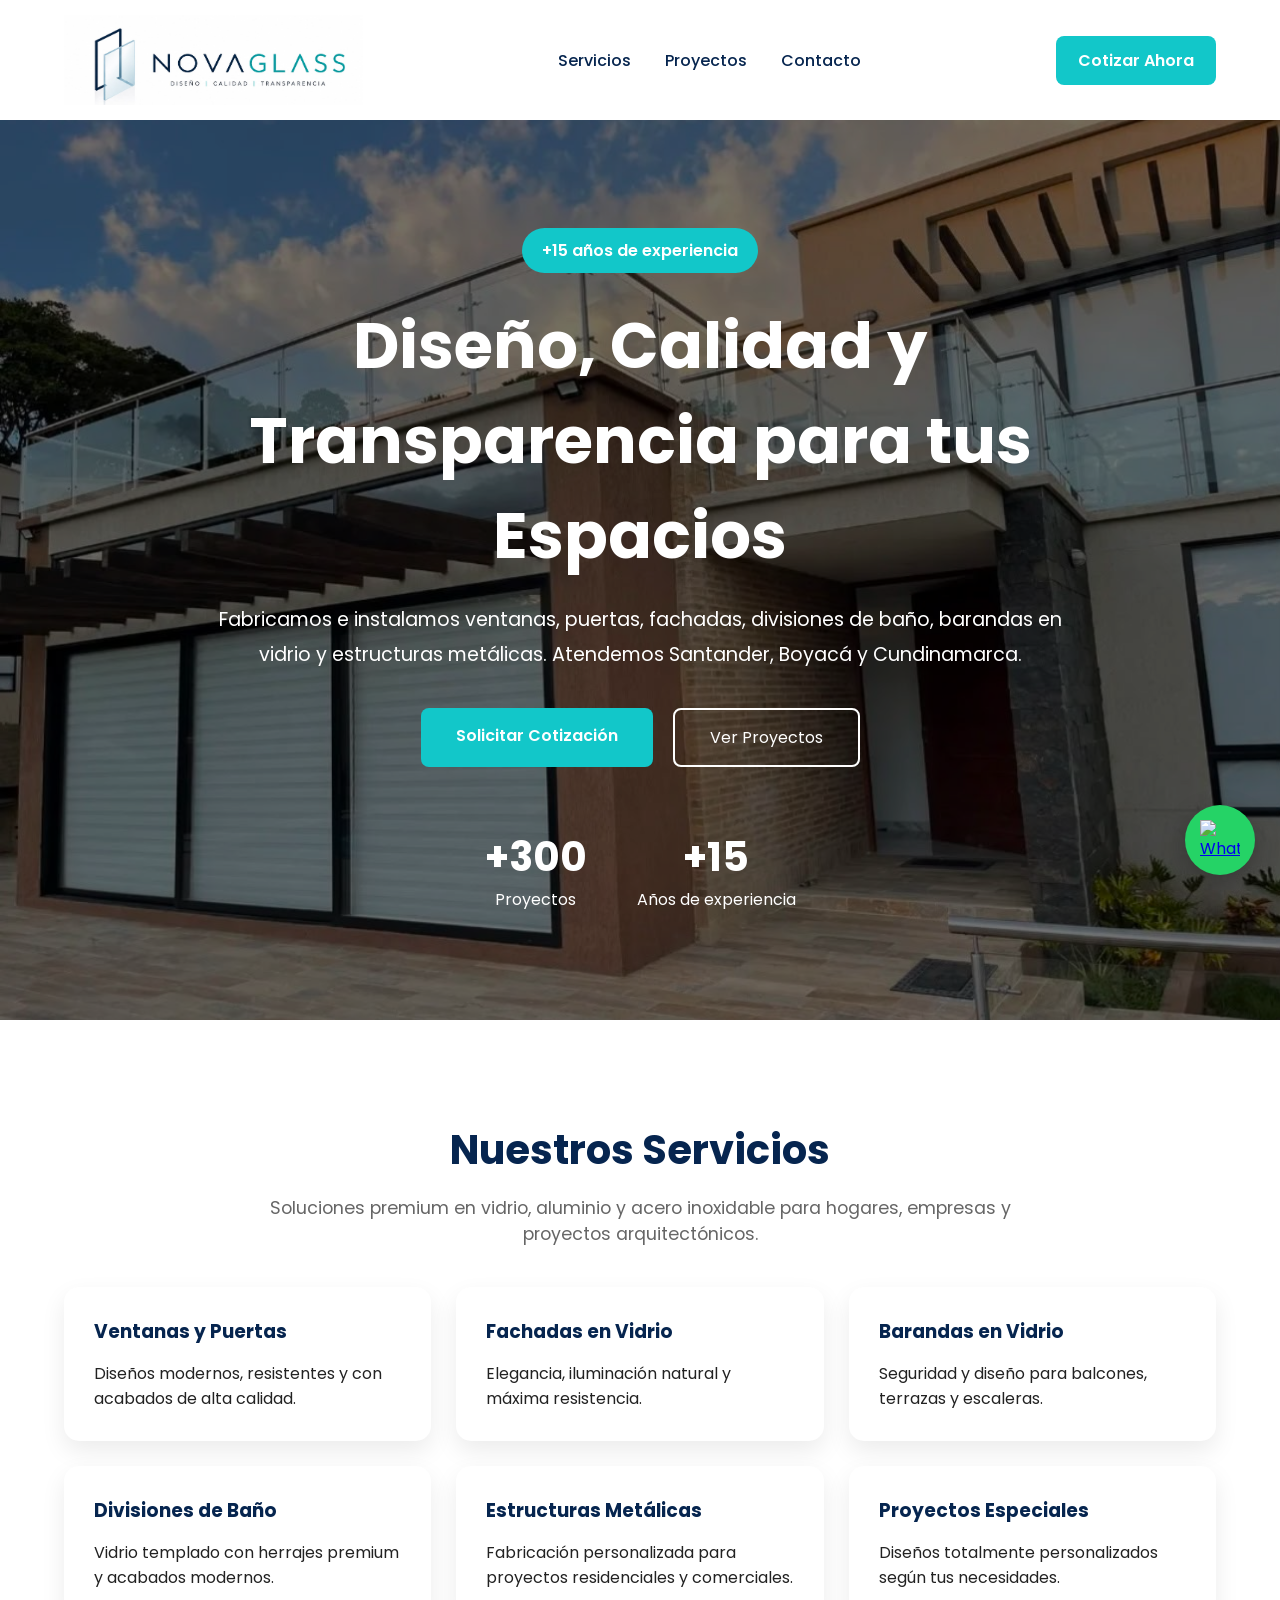
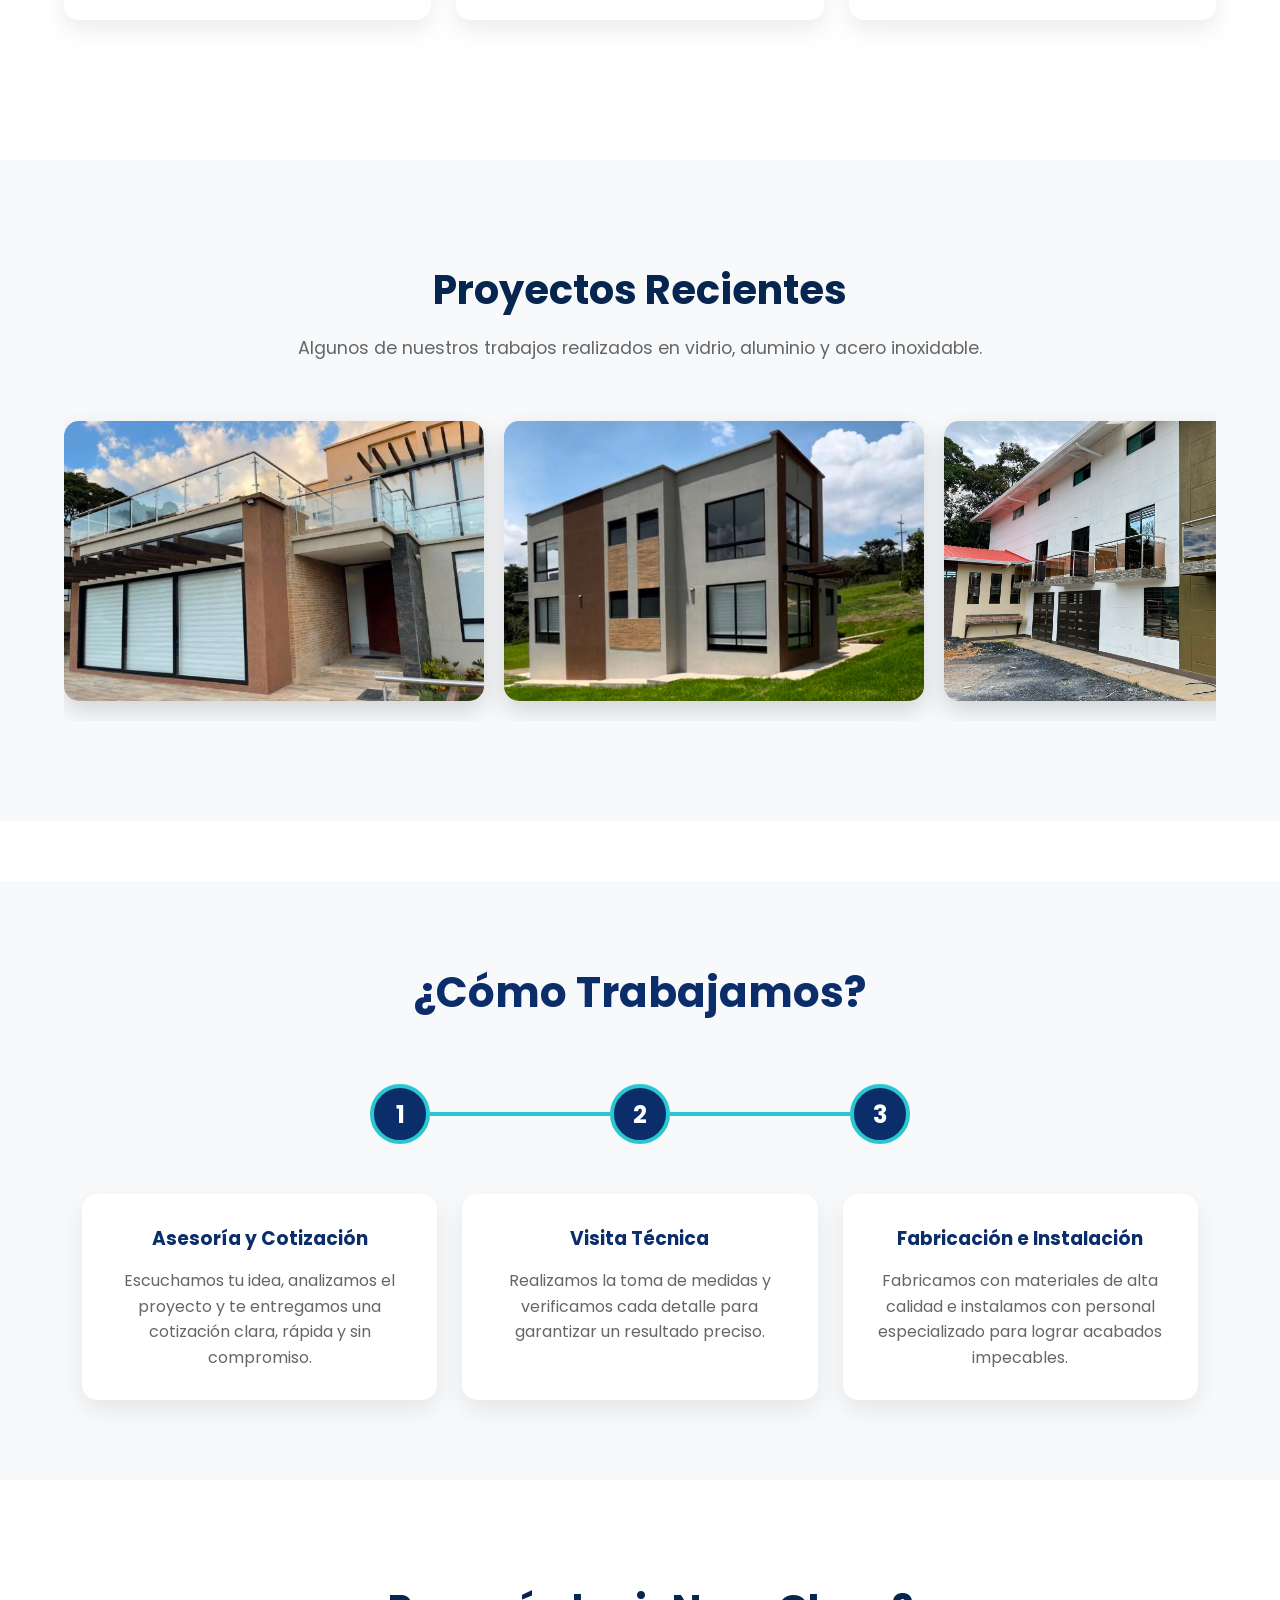
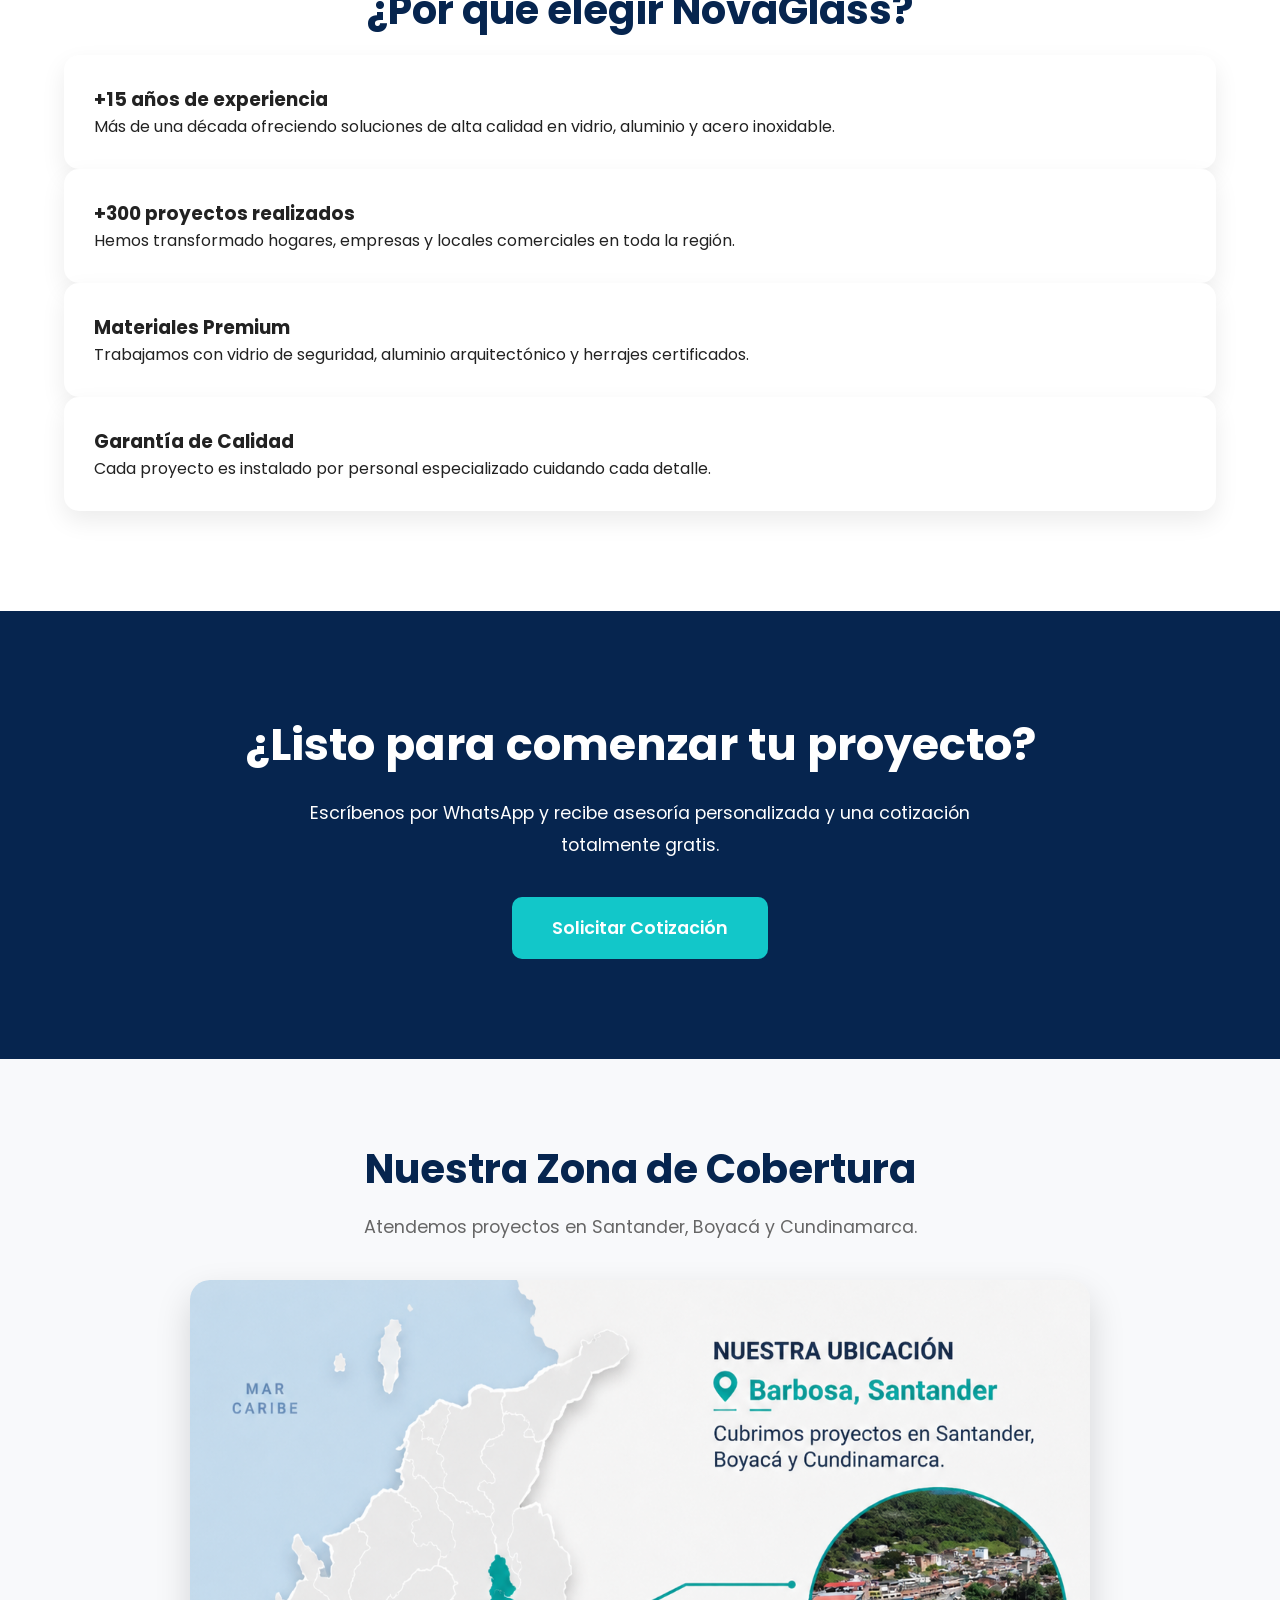
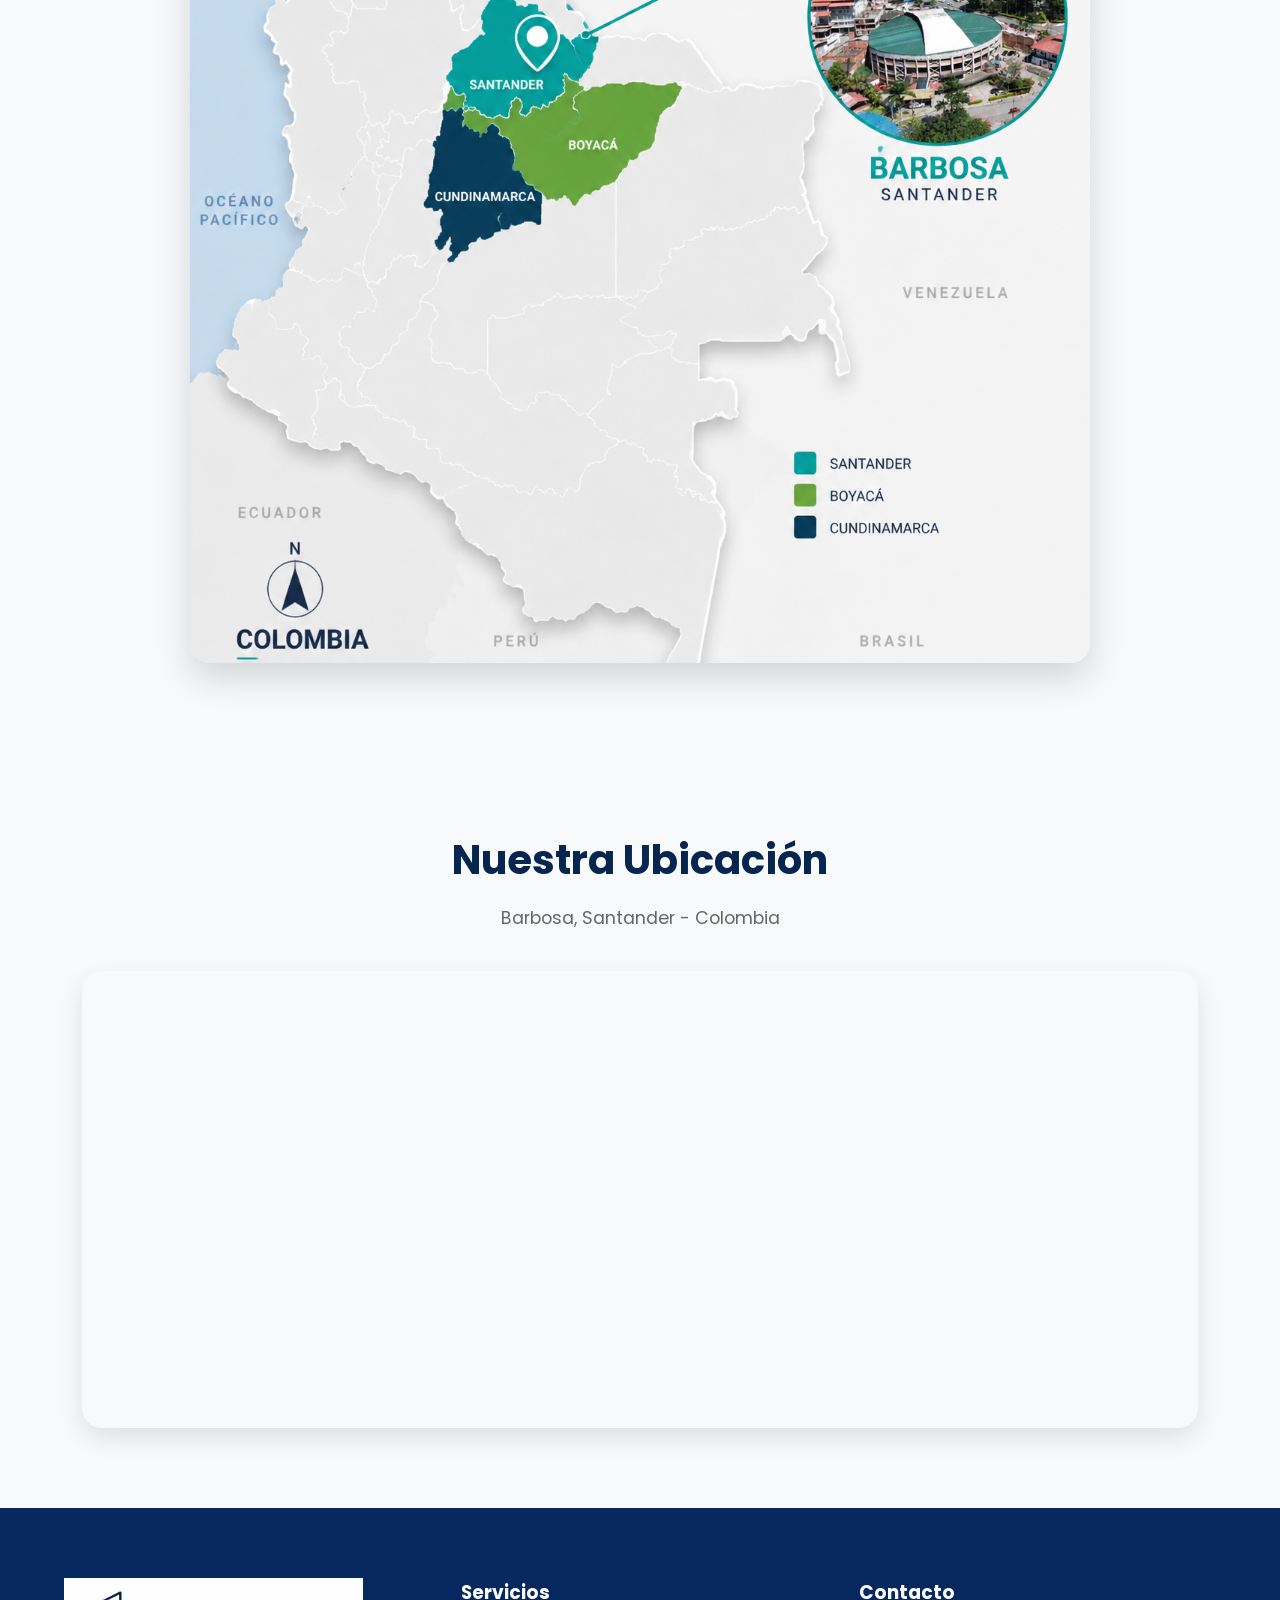
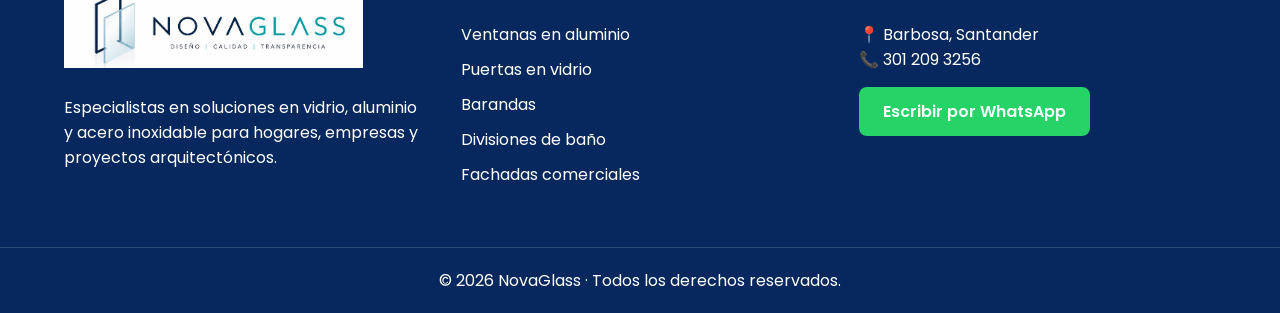
==== commit 8d0315b1: "Update index.html" ====
--- a/index.html
+++ b/index.html
@@ -1,19 +1,23 @@
 <!DOCTYPE html>
 <html lang="es">
+
 <head>
 
-<meta charset="UTF-8">
-<meta name="viewport" content="width=device-width, initial-scale=1.0">
-
-<title>NovaGlass | Vidrio, Aluminio y Acero Inoxidable</title>
-
-<meta name="description" content="Más de 15 años de experiencia en fabricación e instalación de ventanas, puertas, fachadas, divisiones de baño y estructuras metálicas. Cobertura en Santander, Boyacá y Cundinamarca.">
-
-<link rel="stylesheet" href="style.css">
-
-<link rel="preconnect" href="https://fonts.googleapis.com">
-
-<link href="https://fonts.googleapis.com/css2?family=Poppins:wght@300;400;500;600;700;800&display=swap" rel="stylesheet">
+    <meta charset="UTF-8">
+    <meta name="viewport" content="width=device-width, initial-scale=1.0">
+
+    <title>NovaGlass | Vidrio, Aluminio y Acero Inoxidable</title>
+
+    <meta name="description"
+        content="Más de 15 años de experiencia en fabricación e instalación de ventanas, puertas, fachadas, divisiones de baño y estructuras metálicas.">
+
+    <link rel="stylesheet" href="style.css">
+
+    <link rel="preconnect" href="https://fonts.googleapis.com">
+
+    <link
+        href="https://fonts.googleapis.com/css2?family=Poppins:wght@300;400;500;600;700;800&display=swap"
+        rel="stylesheet">
 
 </head>
 
@@ -21,169 +25,173 @@
 
 <header>
 
-<div class="container nav">
-
-<img src="images/logo.png" class="logo">
-
-<nav>
-
-<a href="#servicios">Servicios</a>
-<a href="#proyectos">Proyectos</a>
-<a href="#contacto">Contacto</a>
-
-</nav>
-
-<a href="https://wa.me/573012093256?text=Hola,%20quiero%20cotizar%20un%20proyecto%20con%20NovaGlass"
-class="btn-whatsapp">
-Cotizar Ahora
-</a>
-
-</div>
+    <div class="container nav">
+
+        <img src="images/logo.png" alt="NovaGlass" class="logo">
+
+        <nav>
+            <a href="#servicios">Servicios</a>
+            <a href="#proyectos">Proyectos</a>
+            <a href="#contacto">Contacto</a>
+        </nav>
+
+        <a href="https://wa.me/573012093256?text=Hola,%20quiero%20cotizar%20un%20proyecto%20con%20NovaGlass"
+            class="btn-whatsapp">
+            Cotizar Ahora
+        </a>
+
+    </div>
 
 </header>
 
 <section class="hero">
 
-<div class="overlay"></div>
-
-<div class="hero-content">
-
-<span class="tag">
-+15 años de experiencia
-</span>
-
-<h1>
-Diseño, Calidad y Transparencia para tus Espacios
-</h1>
-
-<p>
-Fabricamos e instalamos ventanas, puertas,
-fachadas, divisiones de baño,
-barandas en vidrio y estructuras metálicas.
-
-Atendemos Santander, Boyacá y Cundinamarca.
-</p>
-
-<div class="hero-buttons">
-
-<a href="https://wa.me/573012093256?text=Hola,%20quiero%20cotizar%20un%20proyecto%20con%20NovaGlass"
-class="btn-primary">
-Solicitar Cotización
-</a>
-
-<a href="#proyectos"
-class="btn-secondary">
-Ver Proyectos
-</a>
-
-</div>
-
-<div class="stats">
-
-<div>
-<h2>+300</h2>
-<span>Proyectos</span>
-</div>
-
-<div>
-<h2>+15</h2>
-<span>Años en el mercado</span>
-</div>
-
-
-
-</div>
-
-</div>
-
-</section>
+    <div class="overlay"></div>
+
+    <div class="hero-content">
+
+        <span class="tag">
+            +15 años de experiencia
+        </span>
+
+        <h1>
+            Diseño, Calidad y Transparencia para tus Espacios
+        </h1>
+
+        <p>
+            Fabricamos e instalamos ventanas, puertas, fachadas,
+            divisiones de baño, barandas en vidrio y estructuras metálicas.
+            Atendemos Santander, Boyacá y Cundinamarca.
+        </p>
+
+        <div class="hero-buttons">
+
+            <a href="https://wa.me/573012093256?text=Hola,%20quiero%20cotizar%20un%20proyecto%20con%20NovaGlass"
+                class="btn-primary">
+                Solicitar Cotización
+            </a>
+
+            <a href="#proyectos" class="btn-secondary">
+                Ver Proyectos
+            </a>
+
+        </div>
+
+        <div class="stats">
+
+            <div>
+                <h2>+300</h2>
+                <span>Proyectos</span>
+            </div>
+
+            <div>
+                <h2>+15</h2>
+                <span>Años de experiencia</span>
+            </div>
+
+        </div>
+
+    </div>
+
+</section>
+
 <section id="servicios" class="servicios">
 
-<div class="container">
-
-<h2 class="section-title">
-Nuestros Servicios
-</h2>
-
-<p class="section-subtitle">
-Soluciones premium en vidrio, aluminio y acero inoxidable para hogares y empresas.
-</p>
-
-<div class="cards">
-
-<div class="card">
-<h3>Ventanas y Puertas</h3>
-<p>Diseños modernos, resistentes y con acabados de alta calidad.</p>
-</div>
-
-<div class="card">
-<h3>Fachadas en Vidrio</h3>
-<p>Elegancia y luminosidad para proyectos residenciales y comerciales.</p>
-</div>
-
-<div class="card">
-<h3>Barandas en Vidrio</h3>
-<p>Seguridad y diseño para balcones, terrazas y escaleras.</p>
-</div>
-
-<div class="card">
-<h3>Divisiones de Baño</h3>
-<p>Vidrio templado con herrajes premium y acabados modernos.</p>
-</div>
-
-<div class="card">
-<h3>Estructuras Metálicas</h3>
-<p>Fabricación personalizada para proyectos arquitectónicos.</p>
-</div>
-
-<div class="card">
-<h3>Proyectos Especiales</h3>
-<p>Diseños a medida según las necesidades de cada cliente.</p>
-</div>
-
-</div>
-
-</div>
+    <div class="container">
+
+        <h2 class="section-title">
+            Nuestros Servicios
+        </h2>
+
+        <p class="section-subtitle">
+            Soluciones premium en vidrio, aluminio y acero inoxidable
+            para hogares, empresas y proyectos arquitectónicos.
+        </p>
+
+        <div class="cards">
+
+            <div class="card">
+                <h3>Ventanas y Puertas</h3>
+                <p>Diseños modernos, resistentes y con acabados de alta calidad.</p>
+            </div>
+
+            <div class="card">
+                <h3>Fachadas en Vidrio</h3>
+                <p>Elegancia, iluminación natural y máxima resistencia.</p>
+            </div>
+
+            <div class="card">
+                <h3>Barandas en Vidrio</h3>
+                <p>Seguridad y diseño para balcones, terrazas y escaleras.</p>
+            </div>
+
+            <div class="card">
+                <h3>Divisiones de Baño</h3>
+                <p>Vidrio templado con herrajes premium y acabados modernos.</p>
+            </div>
+
+            <div class="card">
+                <h3>Estructuras Metálicas</h3>
+                <p>Fabricación personalizada para proyectos residenciales y comerciales.</p>
+            </div>
+
+            <div class="card">
+                <h3>Proyectos Especiales</h3>
+                <p>Diseños totalmente personalizados según tus necesidades.</p>
+            </div>
+
+        </div>
+
+    </div>
 
 </section>
 <section id="proyectos" class="galeria">
 
-<div class="container">
-
-<h2 class="section-title">
-Proyectos Recientes
-</h2>
-    <div class="proyectos-slider">
-
-<img src="images/proyecto1.jpeg">
-<img src="images/proyecto2.jpeg">
-<img src="images/proyecto3.jpeg">
-<img src="images/proyecto4.jpeg">
-<img src="images/proyecto5.jpeg">
-<img src="images/proyecto6.jpeg">
-<img src="images/proyecto7.jpeg">
-<img src="images/proyecto8.jpeg">
-<img src="images/proyecto9.jpeg">
-<img src="images/proyecto10.jpeg">
-
-</div>
-
-
-
-</div>
+    <div class="container">
+
+        <h2 class="section-title">
+            Proyectos Recientes
+        </h2>
+
+        <p class="section-subtitle">
+            Algunos de nuestros trabajos realizados en vidrio, aluminio y acero inoxidable.
+        </p>
+
+        <div class="proyectos-slider">
+
+            <img src="images/proyecto1.jpeg" alt="Proyecto 1">
+            <img src="images/proyecto2.jpeg" alt="Proyecto 2">
+            <img src="images/proyecto3.jpeg" alt="Proyecto 3">
+            <img src="images/proyecto4.jpeg" alt="Proyecto 4">
+            <img src="images/proyecto5.jpeg" alt="Proyecto 5">
+            <img src="images/proyecto6.jpeg" alt="Proyecto 6">
+            <img src="images/proyecto7.jpeg" alt="Proyecto 7">
+            <img src="images/proyecto8.jpeg" alt="Proyecto 8">
+            <img src="images/proyecto9.jpeg" alt="Proyecto 9">
+            <img src="images/proyecto10.jpeg" alt="Proyecto 10">
+
+        </div>
+
+    </div>
+
+</section>
 
 <section class="proceso-premium">
 
     <div class="container">
 
-        <h2>¿Cómo Trabajamos?</h2>
+        <h2 class="section-title">
+            ¿Cómo Trabajamos?
+        </h2>
 
         <div class="linea-proceso">
 
             <div class="numero">1</div>
+
             <div class="linea"></div>
 
             <div class="numero">2</div>
+
             <div class="linea"></div>
 
             <div class="numero">3</div>
@@ -193,93 +201,96 @@
         <div class="cards-proceso">
 
             <div class="card-proceso">
+
                 <h3>Asesoría y Cotización</h3>
+
                 <p>
-                    Cuéntanos tu proyecto y recibe una asesoría personalizada junto con una propuesta clara y profesional.
+                    Escuchamos tu idea, analizamos el proyecto y te entregamos una cotización clara, rápida y sin compromiso.
                 </p>
+
             </div>
 
             <div class="card-proceso">
-                <h3>Toma de Medidas</h3>
+
+                <h3>Visita Técnica</h3>
+
                 <p>
-                    Realizamos visita técnica para verificar medidas, materiales y todos los detalles del proyecto.
+                    Realizamos la toma de medidas y verificamos cada detalle para garantizar un resultado preciso.
                 </p>
+
             </div>
 
             <div class="card-proceso">
+
                 <h3>Fabricación e Instalación</h3>
+
                 <p>
-                    Fabricamos e instalamos con personal especializado garantizando calidad y acabados impecables.
+                    Fabricamos con materiales de alta calidad e instalamos con personal especializado para lograr acabados impecables.
                 </p>
-            </div>
-
-        </div>
-
-    </div>
-
-</section>
+
+            </div>
+
+        </div>
+
+    </div>
 
 </section>
 <section class="beneficios">
 
-<div class="container">
-
-<h2 class="section-title">
-¿Por qué elegir NovaGlass?
-</h2>
-
-<div class="benefits-grid">
-
-<div>
-<h3>+15 años de experiencia</h3>
-<p>Conocimiento y respaldo en cada proyecto.</p>
-</div>
-
-<div>
-<h3>+300 proyectos realizados</h3>
-<p>Clientes satisfechos en toda la región.</p>
-</div>
-
-<div>
-<h3>Cobertura regional</h3>
-<p>Santander, Boyacá y Cundinamarca.</p>
-</div>
-
-<div>
-<h3>Calidad garantizada</h3>
-<p>Materiales premium y acabados profesionales.</p>
-</div>
-
-</div>
-
-</div>
-
-</section>
-<section class="cta">
-
-<div class="container">
-
-<h2>
-¿Tienes un proyecto en mente?
-</h2>
-
-<p>
-Cotiza gratis tu proyecto de ventanas, fachadas,
-divisiones de baño o estructuras metálicas.
-
-Te asesoramos sin compromiso.
-</p>
-
-<a href="https://wa.me/573012093256?text=Hola,%20quiero%20cotizar%20un%20proyecto%20con%20NovaGlass"
-class="btn-cta">
-
-Solicitar Cotización por WhatsApp
-
-</a>
-
-</div>
-
-</section>
+    <div class="container">
+
+        <h2 class="section-title">
+            ¿Por qué elegir NovaGlass?
+        </h2>
+
+        <div class="benefits-grid">
+
+            <div>
+                <h3>+15 años de experiencia</h3>
+                <p>Más de una década ofreciendo soluciones de alta calidad en vidrio, aluminio y acero inoxidable.</p>
+            </div>
+
+            <div>
+                <h3>+300 proyectos realizados</h3>
+                <p>Hemos transformado hogares, empresas y locales comerciales en toda la región.</p>
+            </div>
+
+            <div>
+                <h3>Materiales Premium</h3>
+                <p>Trabajamos con vidrio de seguridad, aluminio arquitectónico y herrajes certificados.</p>
+            </div>
+
+            <div>
+                <h3>Garantía de Calidad</h3>
+                <p>Cada proyecto es instalado por personal especializado cuidando cada detalle.</p>
+            </div>
+
+        </div>
+
+    </div>
+
+</section>
+
+<section class="cta" id="contacto">
+
+    <div class="container">
+
+        <h2>¿Listo para comenzar tu proyecto?</h2>
+
+        <p>
+            Escríbenos por WhatsApp y recibe asesoría personalizada y una cotización totalmente gratis.
+        </p>
+
+        <a href="https://wa.me/573012093256?text=Hola,%20quiero%20cotizar%20mi%20proyecto%20con%20NovaGlass"
+           class="btn-cta"
+           target="_blank">
+
+            Solicitar Cotización
+
+        </a>
+
+    </div>
+
 </section>
 
 <section class="cobertura">
@@ -288,38 +299,31 @@
 
         <h2 class="section-title">
             Nuestra Zona de Cobertura
-        </h2>
-
-        <p class="section-subtitle">
-            Desde Barbosa, Santander, atendemos proyectos en Santander, Boyacá y Cundinamarca.
-        </p>
-
-        <img src="images/cobertura.png"
-             alt="Cobertura NovaGlass"
-             class="mapa-cobertura">
-
-    </div>
-
-</section>
-</section>
-
-<a href="https://wa.me/573012093256?text=Hola,%20quiero%20cotizar%20un%20proyecto%20con%20NovaGlass"
-class="whatsapp-float"
-target="_blank">
-
-<img src="https://cdn-icons-png.flaticon.com/512/733/733585.png" alt="WhatsApp">
-
-</a>
-<section class="map-section">
-
-    <div class="container">
-
-        <h2 class="section-title">
-            Nuestra Ubicación
         </h2>
 
         <p class="section-subtitle">
             Atendemos proyectos en Santander, Boyacá y Cundinamarca.
+        </p>
+
+        <img
+            src="images/cobertura.png"
+            alt="Mapa de cobertura NovaGlass"
+            class="mapa-cobertura">
+
+    </div>
+
+</section>
+
+<section class="map-section">
+
+    <div class="container">
+
+        <h2 class="section-title">
+            Nuestra Ubicación
+        </h2>
+
+        <p class="section-subtitle">
+            Barbosa, Santander - Colombia
         </p>
 
         <div class="map-container">
@@ -329,8 +333,8 @@
                 width="100%"
                 height="450"
                 style="border:0;"
-                allowfullscreen=""
-                loading="lazy">
+                loading="lazy"
+                allowfullscreen>
             </iframe>
 
         </div>
@@ -339,56 +343,73 @@
 
 </section>
 
+<a href="https://wa.me/573012093256?text=Hola,%20quiero%20cotizar%20mi%20proyecto%20con%20NovaGlass"
+   class="whatsapp-float"
+   target="_blank">
+
+    <img
+        src="https://cdn-icons-png.flaticon.com/512/733/733585.png"
+        alt="WhatsApp">
+
+</a>
+
 <footer class="footer">
 
     <div class="container footer-grid">
 
         <div>
-            <img src="images/logo.png" alt="NovaGlass" class="footer-logo">
+
+            <img src="images/logo.png"
+                 alt="NovaGlass"
+                 class="footer-logo">
 
             <p>
-                Especialistas en vidrio, aluminio y acero inoxidable.
-                Más de 15 años transformando espacios con calidad y diseño.
+                Especialistas en soluciones en vidrio, aluminio y acero inoxidable para hogares, empresas y proyectos arquitectónicos.
             </p>
+
         </div>
 
         <div>
+
             <h3>Servicios</h3>
 
             <ul>
                 <li>Ventanas en aluminio</li>
                 <li>Puertas en vidrio</li>
+                <li>Barandas</li>
+                <li>Divisiones de baño</li>
                 <li>Fachadas comerciales</li>
-                <li>Barandas en vidrio</li>
-                <li>Divisiones de baño</li>
             </ul>
+
         </div>
 
         <div>
+
             <h3>Contacto</h3>
 
             <p>📍 Barbosa, Santander</p>
 
-            <p>📱 301 209 3256</p>
-
-           
+            <p>📞 301 209 3256</p>
+
             <a href="https://wa.me/573012093256"
                target="_blank"
                class="footer-btn">
 
-               Solicitar Cotización
+                Escribir por WhatsApp
 
             </a>
+
         </div>
 
     </div>
 
     <div class="footer-bottom">
 
-        © 2026 NovaGlass | Todos los derechos reservados.
+        © 2026 NovaGlass · Todos los derechos reservados.
 
     </div>
 
 </footer>
+
 </body>
 </html>
--- a/style.css
+++ b/style.css
@@ -142,6 +142,28 @@
 @media(max-width:768px){
      .btn-whatsapp{
         display:none;
+          /* Arreglo sección Cómo Trabajamos en móvil */
+
+.timeline-cards{
+    display:flex;
+    flex-direction:column;
+    align-items:center;
+    gap:20px;
+}
+
+.timeline-card{
+    width:90%;
+    max-width:320px;
+}
+
+.timeline{
+    flex-direction:column;
+    gap:20px;
+}
+
+.timeline-line{
+    display:none;
+}
     }
 
     .nav{
@@ -247,17 +269,7 @@
 transition:.3s;
 }
 
-.proyectos-slider img:hover{
-transform:scale(1.03);
-}
-
-.proyectos-slider::-webkit-scrollbar{
-height:10px;
-}
-
-.proyectos-slider::-webkit-scrollbar-thumb{
-background:#0a2d6f;
-border-radius:20px;
+
 }
 
 .como-trabajamos{
@@ -273,7 +285,31 @@
 }
 
 .proceso-simple div{
-background:white;
+background:white;.proyectos-slider{
+    display:flex;
+    gap:25px;
+    overflow-x:auto;
+    scroll-behavior:smooth;
+    padding:20px 0;
+}
+
+.proyectos-slider img{
+    width:350px;
+    height:250px;
+    object-fit:cover;
+    border-radius:15px;
+    flex-shrink:0;
+    box-shadow:0 5px 15px rgba(0,0,0,.15);
+}
+
+.proyectos-slider::-webkit-scrollbar{
+    height:8px;
+}
+
+.proyectos-slider::-webkit-scrollbar-thumb{
+    background:#25c7cf;
+    border-radius:20px;
+}
 padding:30px;
 border-radius:15px;
 box-shadow:0 5px 15px rgba(0,0,0,.08);
@@ -517,3 +553,75 @@
 .galeria img:hover{
     transform:scale(1.03);
 }
+.proceso-premium{
+    padding:80px 20px;
+    background:#f8f9fb;
+    text-align:center;
+}
+
+.proceso-premium h2{
+    color:#0b2e6b;
+    font-size:42px;
+    margin-bottom:60px;
+}
+
+.linea-proceso{
+    display:flex;
+    align-items:center;
+    justify-content:center;
+    margin-bottom:50px;
+}
+
+.numero{
+    width:60px;
+    height:60px;
+    border-radius:50%;
+    background:#0b2e6b;
+    color:white;
+    display:flex;
+    justify-content:center;
+    align-items:center;
+    font-size:24px;
+    font-weight:bold;
+    border:4px solid #29c7cf;
+}
+
+.linea{
+    width:180px;
+    height:4px;
+    background:#29c7cf;
+}
+
+.cards-proceso{
+    display:grid;
+    grid-template-columns:repeat(3,1fr);
+    gap:25px;
+}
+
+.card-proceso{
+    background:white;
+    padding:30px;
+    border-radius:15px;
+    box-shadow:0 10px 25px rgba(0,0,0,.08);
+}
+
+.card-proceso h3{
+    color:#0b2e6b;
+    margin-bottom:15px;
+}
+
+.card-proceso p{
+    color:#666;
+    line-height:1.6;
+}
+#proyectos{
+    width:100%;
+    display:block;
+}
+
+.proceso-premium{
+    width:100%;
+    display:block;
+    clear:both;
+    margin-top:60px;
+}
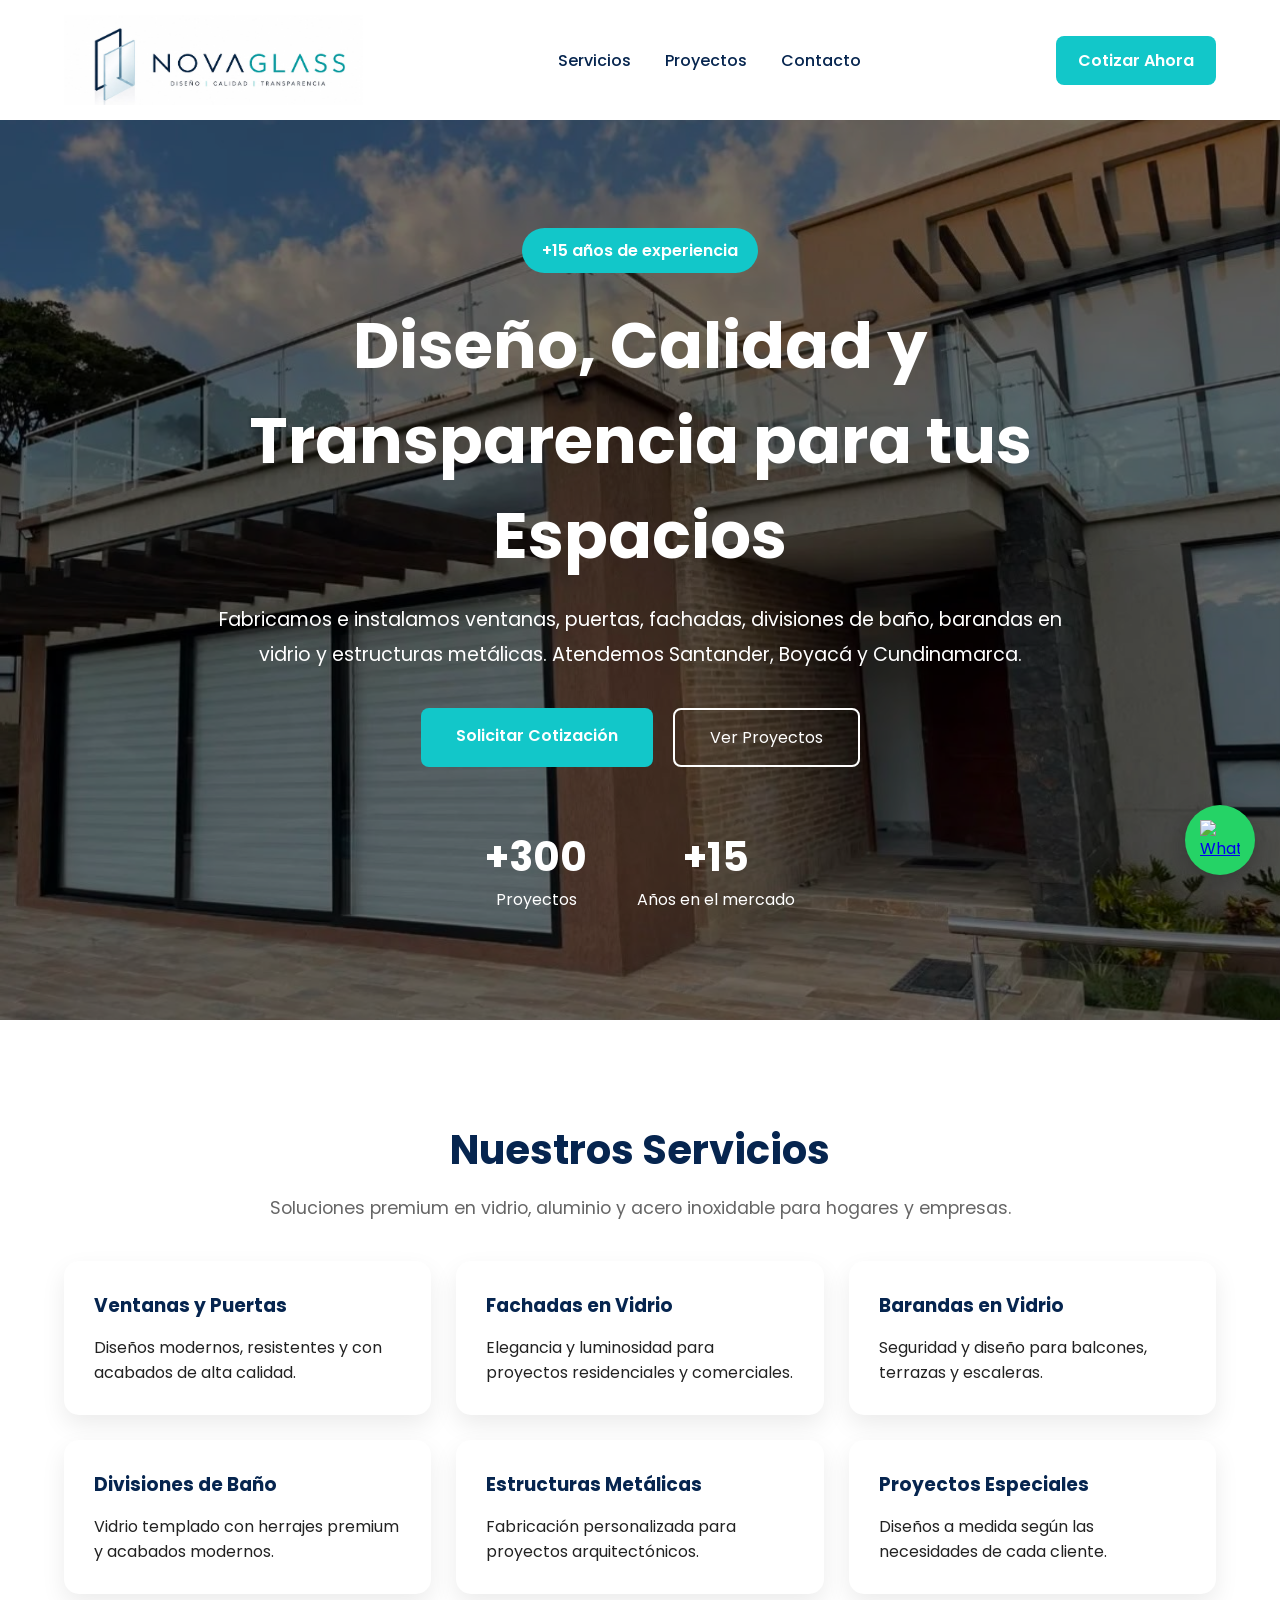
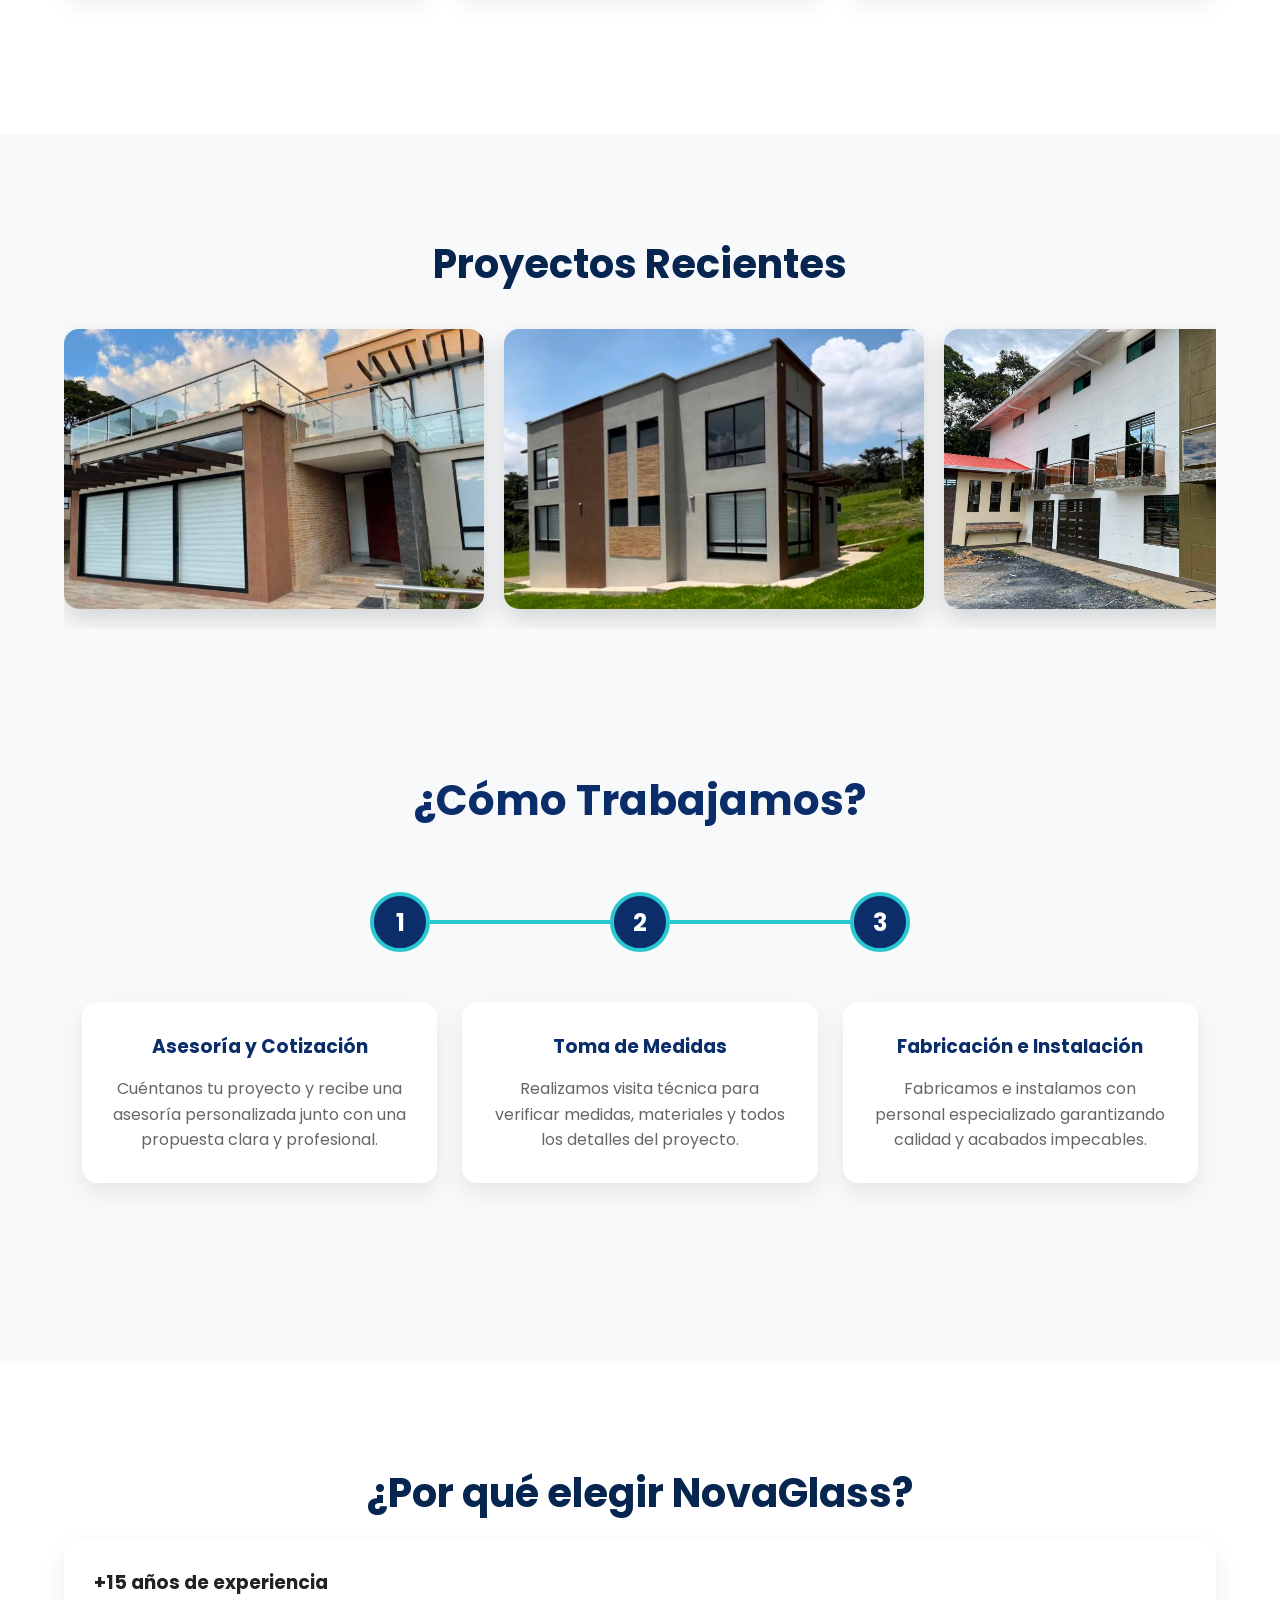
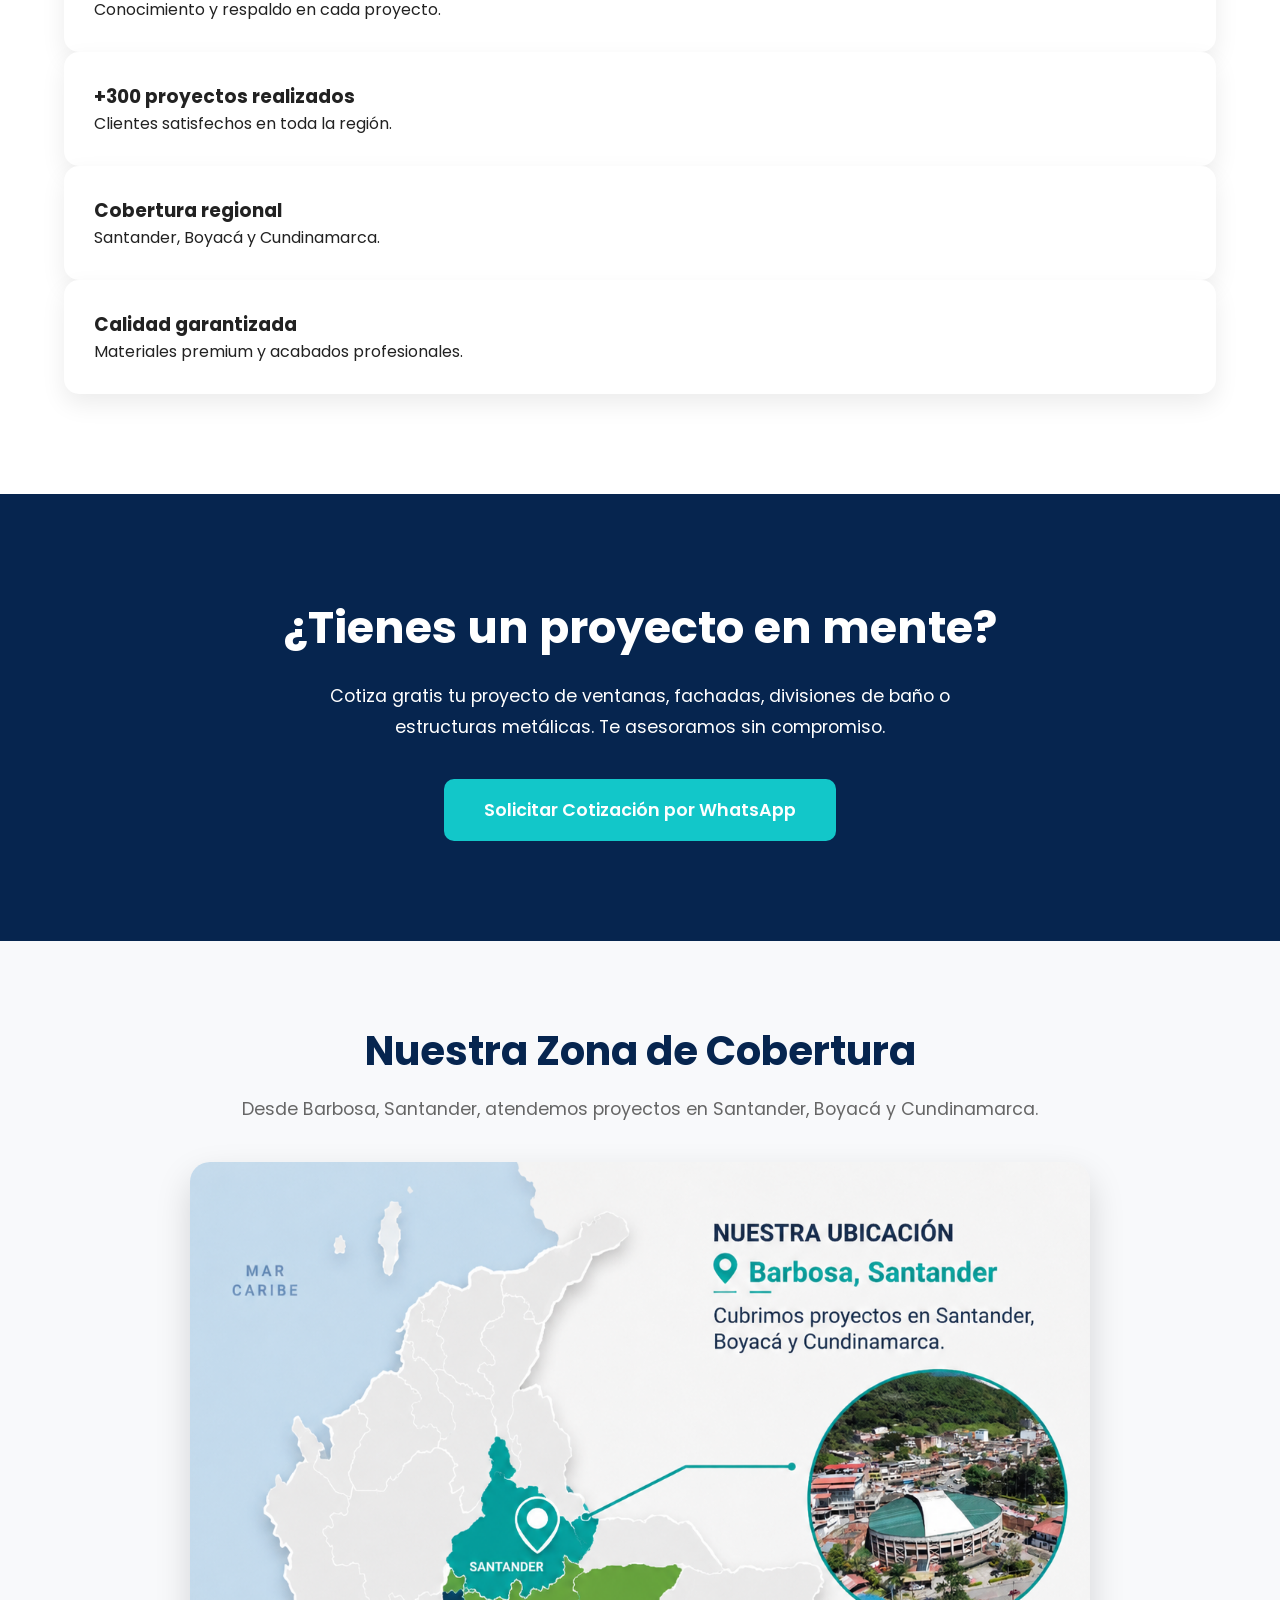
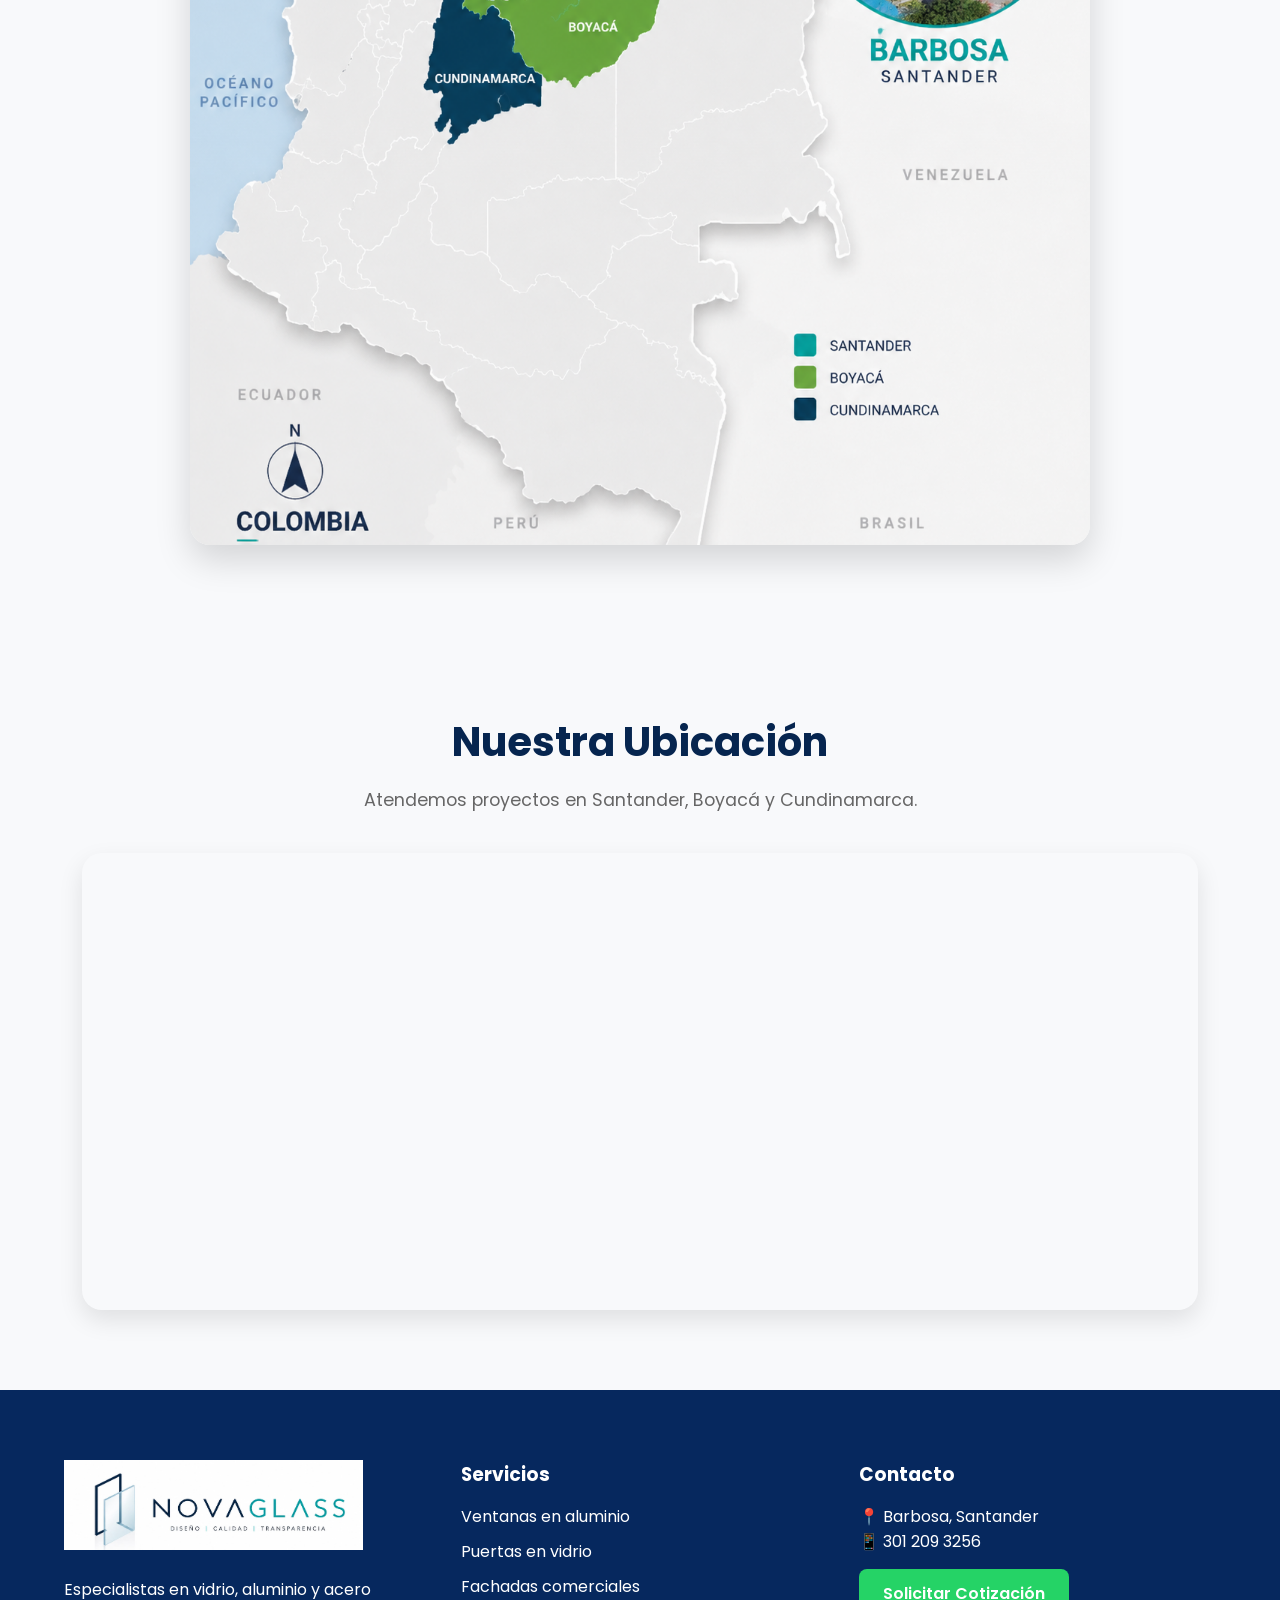
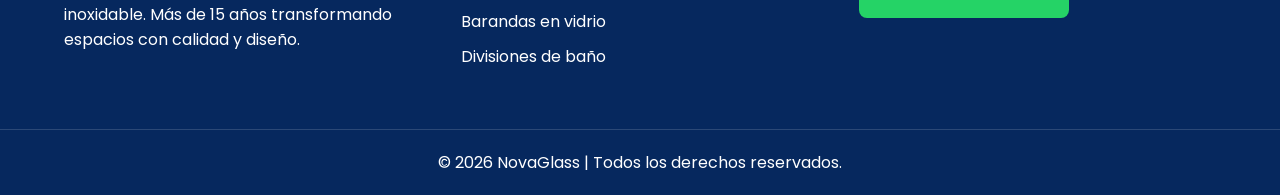
==== commit 175eb55b: "Revise HTML content and structure for NovaGlass Updated the HTML structure and content for NovaGlass" ====
--- a/index.html
+++ b/index.html
@@ -1,23 +1,19 @@
 <!DOCTYPE html>
 <html lang="es">
-
 <head>
 
-    <meta charset="UTF-8">
-    <meta name="viewport" content="width=device-width, initial-scale=1.0">
-
-    <title>NovaGlass | Vidrio, Aluminio y Acero Inoxidable</title>
-
-    <meta name="description"
-        content="Más de 15 años de experiencia en fabricación e instalación de ventanas, puertas, fachadas, divisiones de baño y estructuras metálicas.">
-
-    <link rel="stylesheet" href="style.css">
-
-    <link rel="preconnect" href="https://fonts.googleapis.com">
-
-    <link
-        href="https://fonts.googleapis.com/css2?family=Poppins:wght@300;400;500;600;700;800&display=swap"
-        rel="stylesheet">
+<meta charset="UTF-8">
+<meta name="viewport" content="width=device-width, initial-scale=1.0">
+
+<title>NovaGlass | Vidrio, Aluminio y Acero Inoxidable</title>
+
+<meta name="description" content="Más de 15 años de experiencia en fabricación e instalación de ventanas, puertas, fachadas, divisiones de baño y estructuras metálicas. Cobertura en Santander, Boyacá y Cundinamarca.">
+
+<link rel="stylesheet" href="style.css">
+
+<link rel="preconnect" href="https://fonts.googleapis.com">
+
+<link href="https://fonts.googleapis.com/css2?family=Poppins:wght@300;400;500;600;700;800&display=swap" rel="stylesheet">
 
 </head>
 
@@ -25,272 +21,265 @@
 
 <header>
 
-    <div class="container nav">
-
-        <img src="images/logo.png" alt="NovaGlass" class="logo">
-
-        <nav>
-            <a href="#servicios">Servicios</a>
-            <a href="#proyectos">Proyectos</a>
-            <a href="#contacto">Contacto</a>
-        </nav>
-
-        <a href="https://wa.me/573012093256?text=Hola,%20quiero%20cotizar%20un%20proyecto%20con%20NovaGlass"
-            class="btn-whatsapp">
-            Cotizar Ahora
-        </a>
-
-    </div>
+<div class="container nav">
+
+<img src="images/logo.png" class="logo">
+
+<nav>
+
+<a href="#servicios">Servicios</a>
+<a href="#proyectos">Proyectos</a>
+<a href="#contacto">Contacto</a>
+
+</nav>
+
+<a href="https://wa.me/573012093256?text=Hola,%20quiero%20cotizar%20un%20proyecto%20con%20NovaGlass"
+class="btn-whatsapp">
+Cotizar Ahora
+</a>
+
+</div>
 
 </header>
 
 <section class="hero">
 
-    <div class="overlay"></div>
-
-    <div class="hero-content">
-
-        <span class="tag">
-            +15 años de experiencia
-        </span>
-
-        <h1>
-            Diseño, Calidad y Transparencia para tus Espacios
-        </h1>
-
-        <p>
-            Fabricamos e instalamos ventanas, puertas, fachadas,
-            divisiones de baño, barandas en vidrio y estructuras metálicas.
-            Atendemos Santander, Boyacá y Cundinamarca.
-        </p>
-
-        <div class="hero-buttons">
-
-            <a href="https://wa.me/573012093256?text=Hola,%20quiero%20cotizar%20un%20proyecto%20con%20NovaGlass"
-                class="btn-primary">
-                Solicitar Cotización
-            </a>
-
-            <a href="#proyectos" class="btn-secondary">
-                Ver Proyectos
-            </a>
-
-        </div>
-
-        <div class="stats">
-
-            <div>
-                <h2>+300</h2>
-                <span>Proyectos</span>
+<div class="overlay"></div>
+
+<div class="hero-content">
+
+<span class="tag">
++15 años de experiencia
+</span>
+
+<h1>
+Diseño, Calidad y Transparencia para tus Espacios
+</h1>
+
+<p>
+Fabricamos e instalamos ventanas, puertas,
+fachadas, divisiones de baño,
+barandas en vidrio y estructuras metálicas.
+
+Atendemos Santander, Boyacá y Cundinamarca.
+</p>
+
+<div class="hero-buttons">
+
+<a href="https://wa.me/573012093256?text=Hola,%20quiero%20cotizar%20un%20proyecto%20con%20NovaGlass"
+class="btn-primary">
+Solicitar Cotización
+</a>
+
+<a href="#proyectos"
+class="btn-secondary">
+Ver Proyectos
+</a>
+
+</div>
+
+<div class="stats">
+
+<div>
+<h2>+300</h2>
+<span>Proyectos</span>
+</div>
+
+<div>
+<h2>+15</h2>
+<span>Años en el mercado</span>
+</div>
+
+
+
+</div>
+
+</div>
+
+</section>
+<section id="servicios" class="servicios">
+
+<div class="container">
+
+<h2 class="section-title">
+Nuestros Servicios
+</h2>
+
+<p class="section-subtitle">
+Soluciones premium en vidrio, aluminio y acero inoxidable para hogares y empresas.
+</p>
+
+<div class="cards">
+
+<div class="card">
+<h3>Ventanas y Puertas</h3>
+<p>Diseños modernos, resistentes y con acabados de alta calidad.</p>
+</div>
+
+<div class="card">
+<h3>Fachadas en Vidrio</h3>
+<p>Elegancia y luminosidad para proyectos residenciales y comerciales.</p>
+</div>
+
+<div class="card">
+<h3>Barandas en Vidrio</h3>
+<p>Seguridad y diseño para balcones, terrazas y escaleras.</p>
+</div>
+
+<div class="card">
+<h3>Divisiones de Baño</h3>
+<p>Vidrio templado con herrajes premium y acabados modernos.</p>
+</div>
+
+<div class="card">
+<h3>Estructuras Metálicas</h3>
+<p>Fabricación personalizada para proyectos arquitectónicos.</p>
+</div>
+
+<div class="card">
+<h3>Proyectos Especiales</h3>
+<p>Diseños a medida según las necesidades de cada cliente.</p>
+</div>
+
+</div>
+
+</div>
+
+</section>
+<section id="proyectos" class="galeria">
+
+<div class="container">
+
+<h2 class="section-title">
+Proyectos Recientes
+</h2>
+    <div class="proyectos-slider">
+
+<img src="images/proyecto1.jpeg">
+<img src="images/proyecto2.jpeg">
+<img src="images/proyecto3.jpeg">
+<img src="images/proyecto4.jpeg">
+<img src="images/proyecto5.jpeg">
+<img src="images/proyecto6.jpeg">
+<img src="images/proyecto7.jpeg">
+<img src="images/proyecto8.jpeg">
+<img src="images/proyecto9.jpeg">
+<img src="images/proyecto10.jpeg">
+
+</div>
+
+
+
+</div>
+
+<section class="proceso-premium">
+
+    <div class="container">
+
+        <h2>¿Cómo Trabajamos?</h2>
+
+        <div class="linea-proceso">
+
+            <div class="numero">1</div>
+            <div class="linea"></div>
+
+            <div class="numero">2</div>
+            <div class="linea"></div>
+
+            <div class="numero">3</div>
+
+        </div>
+
+        <div class="cards-proceso">
+
+            <div class="card-proceso">
+                <h3>Asesoría y Cotización</h3>
+                <p>
+                    Cuéntanos tu proyecto y recibe una asesoría personalizada junto con una propuesta clara y profesional.
+                </p>
             </div>
 
-            <div>
-                <h2>+15</h2>
-                <span>Años de experiencia</span>
+            <div class="card-proceso">
+                <h3>Toma de Medidas</h3>
+                <p>
+                    Realizamos visita técnica para verificar medidas, materiales y todos los detalles del proyecto.
+                </p>
             </div>
 
-        </div>
-
-    </div>
-
-</section>
-
-<section id="servicios" class="servicios">
-
-    <div class="container">
-
-        <h2 class="section-title">
-            Nuestros Servicios
-        </h2>
-
-        <p class="section-subtitle">
-            Soluciones premium en vidrio, aluminio y acero inoxidable
-            para hogares, empresas y proyectos arquitectónicos.
-        </p>
-
-        <div class="cards">
-
-            <div class="card">
-                <h3>Ventanas y Puertas</h3>
-                <p>Diseños modernos, resistentes y con acabados de alta calidad.</p>
+            <div class="card-proceso">
+                <h3>Fabricación e Instalación</h3>
+                <p>
+                    Fabricamos e instalamos con personal especializado garantizando calidad y acabados impecables.
+                </p>
             </div>
 
-            <div class="card">
-                <h3>Fachadas en Vidrio</h3>
-                <p>Elegancia, iluminación natural y máxima resistencia.</p>
-            </div>
-
-            <div class="card">
-                <h3>Barandas en Vidrio</h3>
-                <p>Seguridad y diseño para balcones, terrazas y escaleras.</p>
-            </div>
-
-            <div class="card">
-                <h3>Divisiones de Baño</h3>
-                <p>Vidrio templado con herrajes premium y acabados modernos.</p>
-            </div>
-
-            <div class="card">
-                <h3>Estructuras Metálicas</h3>
-                <p>Fabricación personalizada para proyectos residenciales y comerciales.</p>
-            </div>
-
-            <div class="card">
-                <h3>Proyectos Especiales</h3>
-                <p>Diseños totalmente personalizados según tus necesidades.</p>
-            </div>
-
-        </div>
-
-    </div>
-
-</section>
-<section id="proyectos" class="galeria">
-
-    <div class="container">
-
-        <h2 class="section-title">
-            Proyectos Recientes
-        </h2>
-
-        <p class="section-subtitle">
-            Algunos de nuestros trabajos realizados en vidrio, aluminio y acero inoxidable.
-        </p>
-
-        <div class="proyectos-slider">
-
-            <img src="images/proyecto1.jpeg" alt="Proyecto 1">
-            <img src="images/proyecto2.jpeg" alt="Proyecto 2">
-            <img src="images/proyecto3.jpeg" alt="Proyecto 3">
-            <img src="images/proyecto4.jpeg" alt="Proyecto 4">
-            <img src="images/proyecto5.jpeg" alt="Proyecto 5">
-            <img src="images/proyecto6.jpeg" alt="Proyecto 6">
-            <img src="images/proyecto7.jpeg" alt="Proyecto 7">
-            <img src="images/proyecto8.jpeg" alt="Proyecto 8">
-            <img src="images/proyecto9.jpeg" alt="Proyecto 9">
-            <img src="images/proyecto10.jpeg" alt="Proyecto 10">
-
-        </div>
-
-    </div>
-
-</section>
-
-<section class="proceso-premium">
-
-    <div class="container">
-
-        <h2 class="section-title">
-            ¿Cómo Trabajamos?
-        </h2>
-
-        <div class="linea-proceso">
-
-            <div class="numero">1</div>
-
-            <div class="linea"></div>
-
-            <div class="numero">2</div>
-
-            <div class="linea"></div>
-
-            <div class="numero">3</div>
-
-        </div>
-
-        <div class="cards-proceso">
-
-            <div class="card-proceso">
-
-                <h3>Asesoría y Cotización</h3>
-
-                <p>
-                    Escuchamos tu idea, analizamos el proyecto y te entregamos una cotización clara, rápida y sin compromiso.
-                </p>
-
-            </div>
-
-            <div class="card-proceso">
-
-                <h3>Visita Técnica</h3>
-
-                <p>
-                    Realizamos la toma de medidas y verificamos cada detalle para garantizar un resultado preciso.
-                </p>
-
-            </div>
-
-            <div class="card-proceso">
-
-                <h3>Fabricación e Instalación</h3>
-
-                <p>
-                    Fabricamos con materiales de alta calidad e instalamos con personal especializado para lograr acabados impecables.
-                </p>
-
-            </div>
-
-        </div>
-
-    </div>
+        </div>
+
+    </div>
+
+</section>
 
 </section>
 <section class="beneficios">
 
-    <div class="container">
-
-        <h2 class="section-title">
-            ¿Por qué elegir NovaGlass?
-        </h2>
-
-        <div class="benefits-grid">
-
-            <div>
-                <h3>+15 años de experiencia</h3>
-                <p>Más de una década ofreciendo soluciones de alta calidad en vidrio, aluminio y acero inoxidable.</p>
-            </div>
-
-            <div>
-                <h3>+300 proyectos realizados</h3>
-                <p>Hemos transformado hogares, empresas y locales comerciales en toda la región.</p>
-            </div>
-
-            <div>
-                <h3>Materiales Premium</h3>
-                <p>Trabajamos con vidrio de seguridad, aluminio arquitectónico y herrajes certificados.</p>
-            </div>
-
-            <div>
-                <h3>Garantía de Calidad</h3>
-                <p>Cada proyecto es instalado por personal especializado cuidando cada detalle.</p>
-            </div>
-
-        </div>
-
-    </div>
-
-</section>
-
-<section class="cta" id="contacto">
-
-    <div class="container">
-
-        <h2>¿Listo para comenzar tu proyecto?</h2>
-
-        <p>
-            Escríbenos por WhatsApp y recibe asesoría personalizada y una cotización totalmente gratis.
-        </p>
-
-        <a href="https://wa.me/573012093256?text=Hola,%20quiero%20cotizar%20mi%20proyecto%20con%20NovaGlass"
-           class="btn-cta"
-           target="_blank">
-
-            Solicitar Cotización
-
-        </a>
-
-    </div>
-
+<div class="container">
+
+<h2 class="section-title">
+¿Por qué elegir NovaGlass?
+</h2>
+
+<div class="benefits-grid">
+
+<div>
+<h3>+15 años de experiencia</h3>
+<p>Conocimiento y respaldo en cada proyecto.</p>
+</div>
+
+<div>
+<h3>+300 proyectos realizados</h3>
+<p>Clientes satisfechos en toda la región.</p>
+</div>
+
+<div>
+<h3>Cobertura regional</h3>
+<p>Santander, Boyacá y Cundinamarca.</p>
+</div>
+
+<div>
+<h3>Calidad garantizada</h3>
+<p>Materiales premium y acabados profesionales.</p>
+</div>
+
+</div>
+
+</div>
+
+</section>
+<section class="cta">
+
+<div class="container">
+
+<h2>
+¿Tienes un proyecto en mente?
+</h2>
+
+<p>
+Cotiza gratis tu proyecto de ventanas, fachadas,
+divisiones de baño o estructuras metálicas.
+
+Te asesoramos sin compromiso.
+</p>
+
+<a href="https://wa.me/573012093256?text=Hola,%20quiero%20cotizar%20un%20proyecto%20con%20NovaGlass"
+class="btn-cta">
+
+Solicitar Cotización por WhatsApp
+
+</a>
+
+</div>
+
+</section>
 </section>
 
 <section class="cobertura">
@@ -302,18 +291,25 @@
         </h2>
 
         <p class="section-subtitle">
-            Atendemos proyectos en Santander, Boyacá y Cundinamarca.
+            Desde Barbosa, Santander, atendemos proyectos en Santander, Boyacá y Cundinamarca.
         </p>
 
-        <img
-            src="images/cobertura.png"
-            alt="Mapa de cobertura NovaGlass"
-            class="mapa-cobertura">
-
-    </div>
-
-</section>
-
+        <img src="images/cobertura.png"
+             alt="Cobertura NovaGlass"
+             class="mapa-cobertura">
+
+    </div>
+
+</section>
+</section>
+
+<a href="https://wa.me/573012093256?text=Hola,%20quiero%20cotizar%20un%20proyecto%20con%20NovaGlass"
+class="whatsapp-float"
+target="_blank">
+
+<img src="https://cdn-icons-png.flaticon.com/512/733/733585.png" alt="WhatsApp">
+
+</a>
 <section class="map-section">
 
     <div class="container">
@@ -323,7 +319,7 @@
         </h2>
 
         <p class="section-subtitle">
-            Barbosa, Santander - Colombia
+            Atendemos proyectos en Santander, Boyacá y Cundinamarca.
         </p>
 
         <div class="map-container">
@@ -333,8 +329,8 @@
                 width="100%"
                 height="450"
                 style="border:0;"
-                loading="lazy"
-                allowfullscreen>
+                allowfullscreen=""
+                loading="lazy">
             </iframe>
 
         </div>
@@ -343,73 +339,56 @@
 
 </section>
 
-<a href="https://wa.me/573012093256?text=Hola,%20quiero%20cotizar%20mi%20proyecto%20con%20NovaGlass"
-   class="whatsapp-float"
-   target="_blank">
-
-    <img
-        src="https://cdn-icons-png.flaticon.com/512/733/733585.png"
-        alt="WhatsApp">
-
-</a>
-
 <footer class="footer">
 
     <div class="container footer-grid">
 
         <div>
-
-            <img src="images/logo.png"
-                 alt="NovaGlass"
-                 class="footer-logo">
+            <img src="images/logo.png" alt="NovaGlass" class="footer-logo">
 
             <p>
-                Especialistas en soluciones en vidrio, aluminio y acero inoxidable para hogares, empresas y proyectos arquitectónicos.
+                Especialistas en vidrio, aluminio y acero inoxidable.
+                Más de 15 años transformando espacios con calidad y diseño.
             </p>
-
         </div>
 
         <div>
-
             <h3>Servicios</h3>
 
             <ul>
                 <li>Ventanas en aluminio</li>
                 <li>Puertas en vidrio</li>
-                <li>Barandas</li>
+                <li>Fachadas comerciales</li>
+                <li>Barandas en vidrio</li>
                 <li>Divisiones de baño</li>
-                <li>Fachadas comerciales</li>
             </ul>
-
         </div>
 
         <div>
-
             <h3>Contacto</h3>
 
             <p>📍 Barbosa, Santander</p>
 
-            <p>📞 301 209 3256</p>
-
+            <p>📱 301 209 3256</p>
+
+           
             <a href="https://wa.me/573012093256"
                target="_blank"
                class="footer-btn">
 
-                Escribir por WhatsApp
+               Solicitar Cotización
 
             </a>
-
         </div>
 
     </div>
 
     <div class="footer-bottom">
 
-        © 2026 NovaGlass · Todos los derechos reservados.
+        © 2026 NovaGlass | Todos los derechos reservados.
 
     </div>
 
 </footer>
-
 </body>
 </html>
